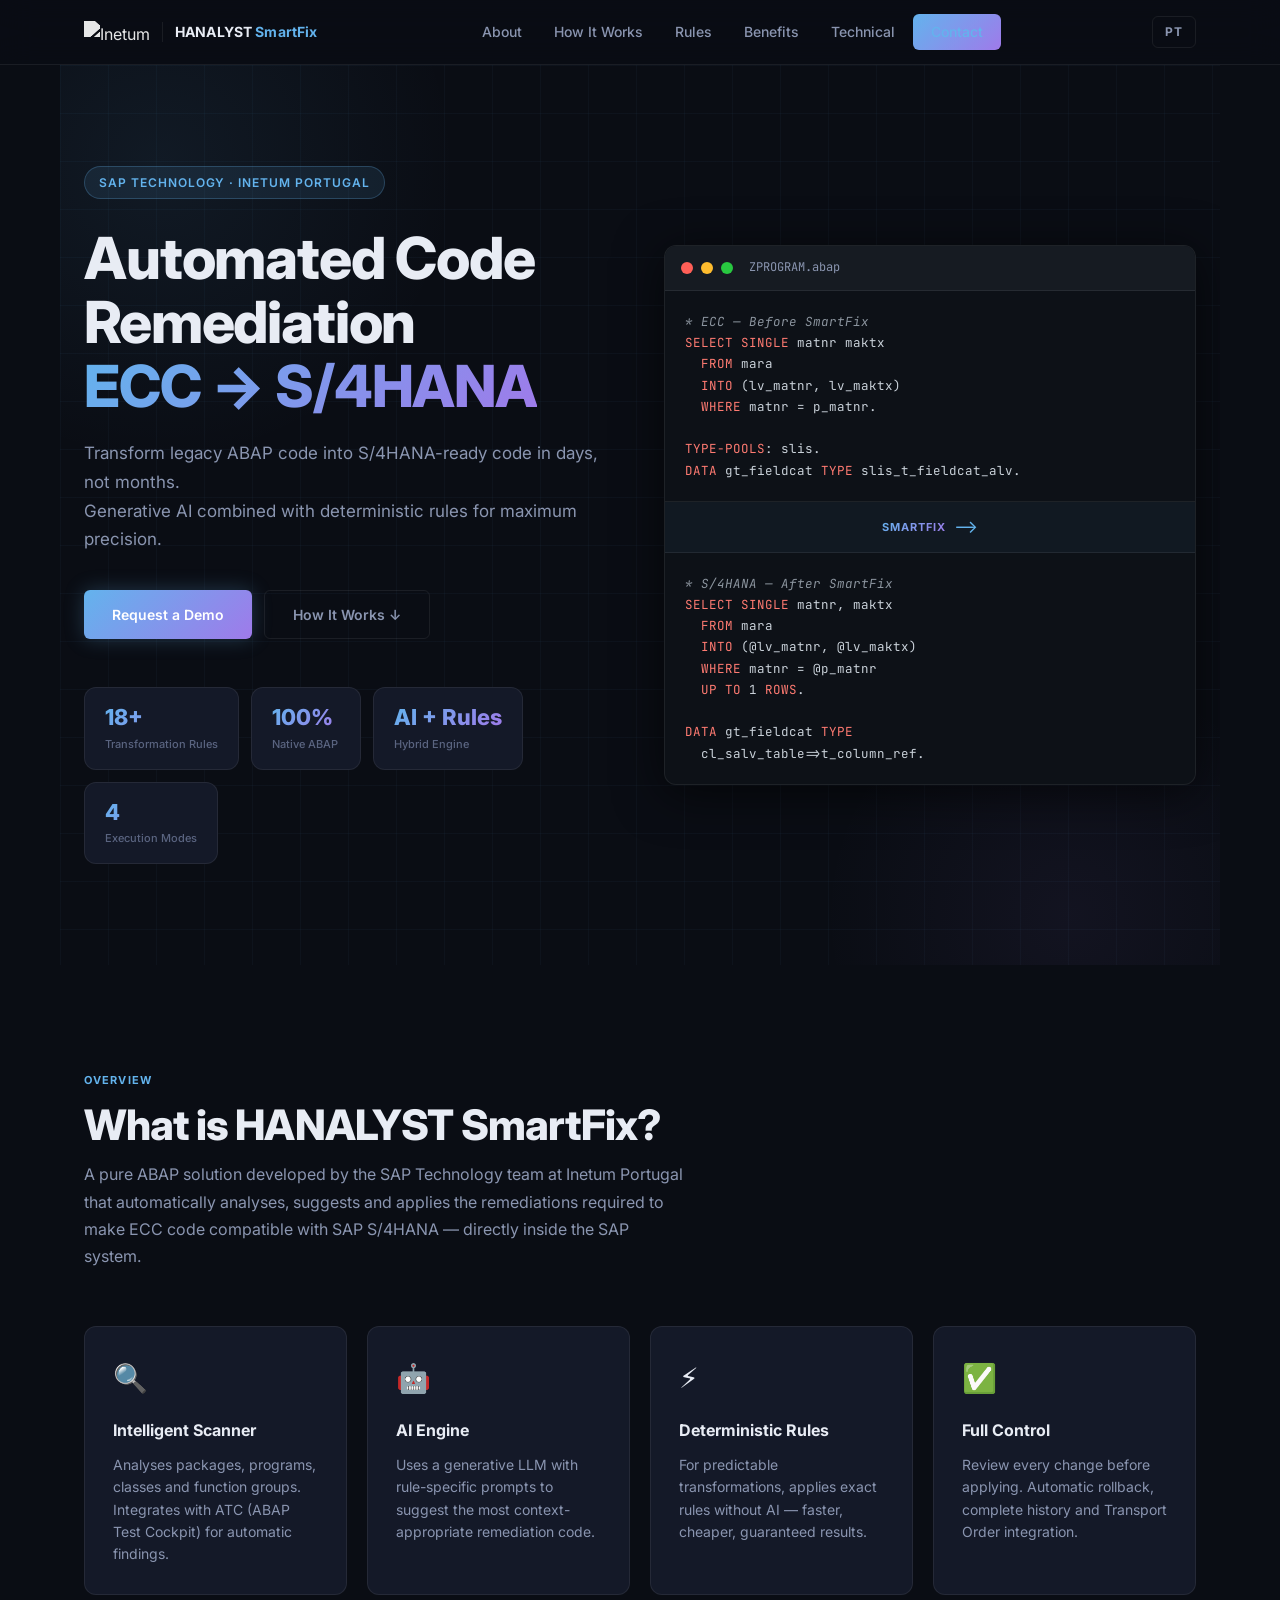
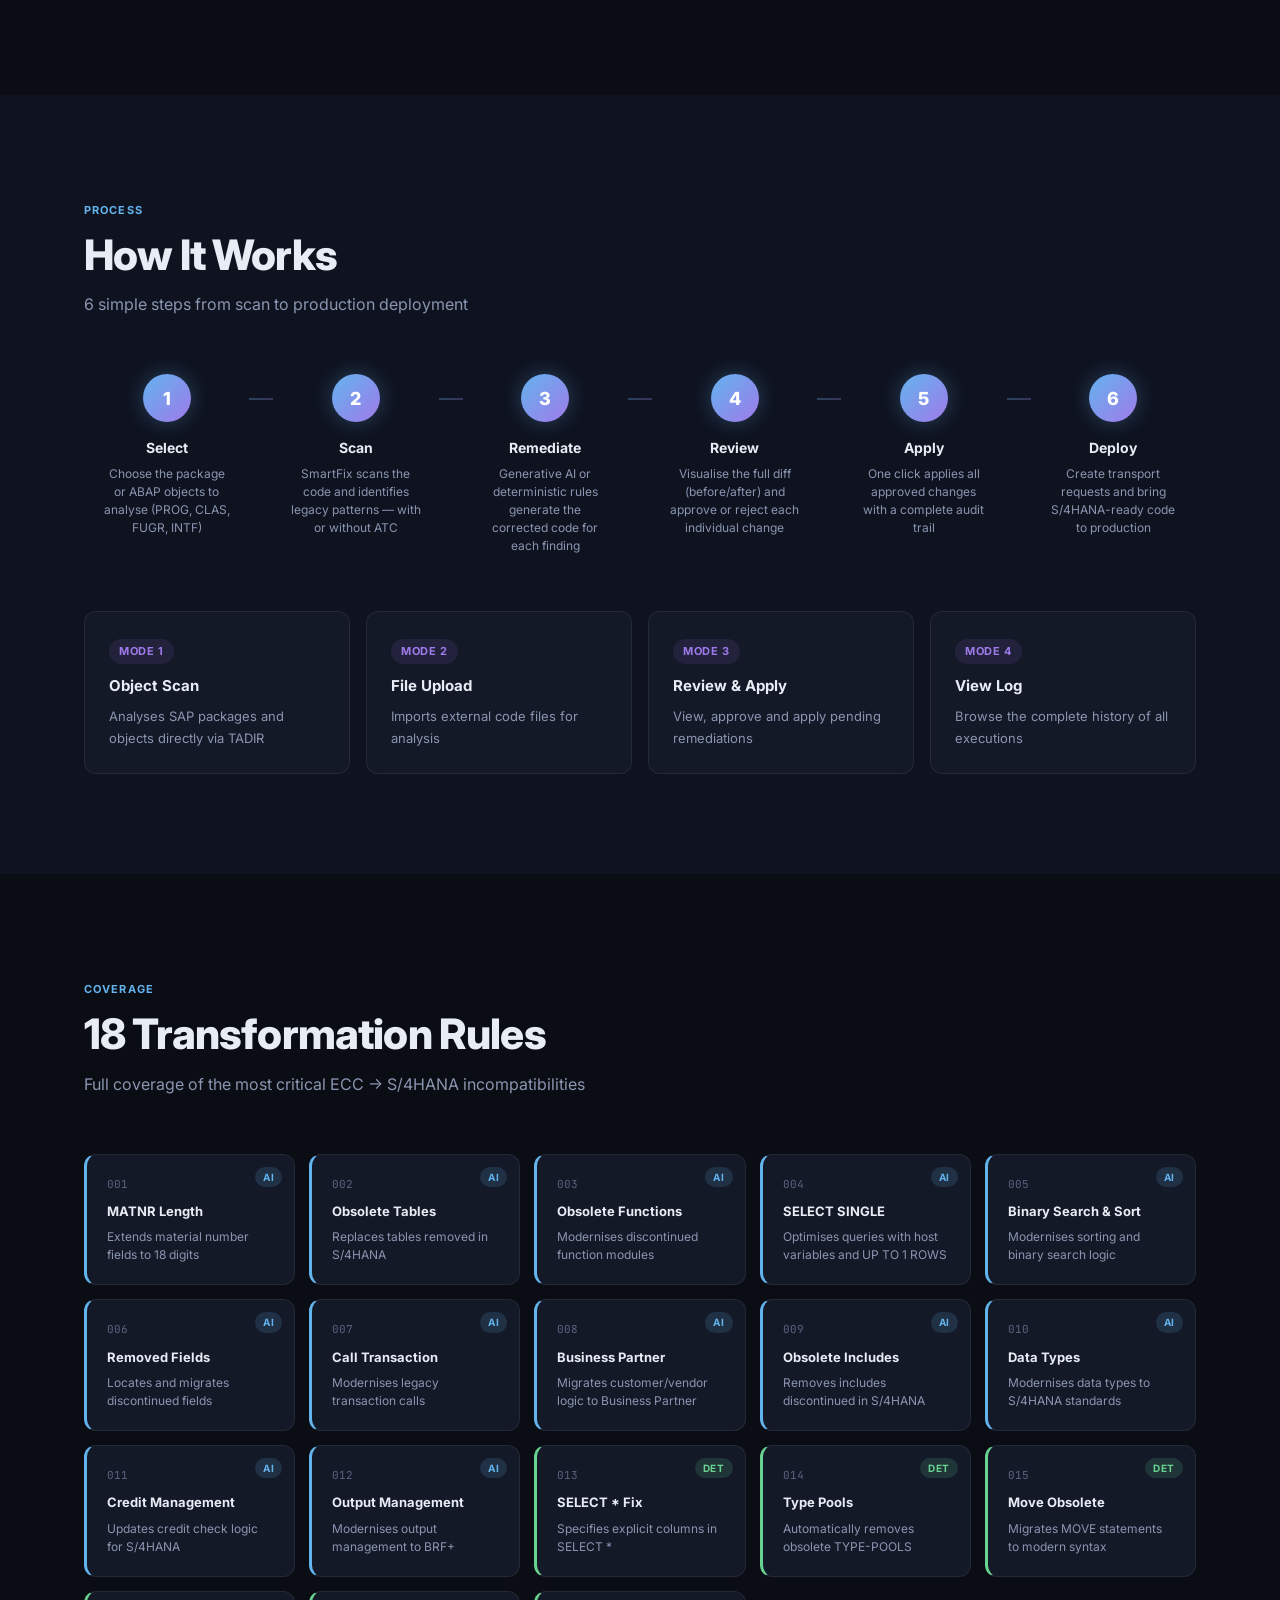
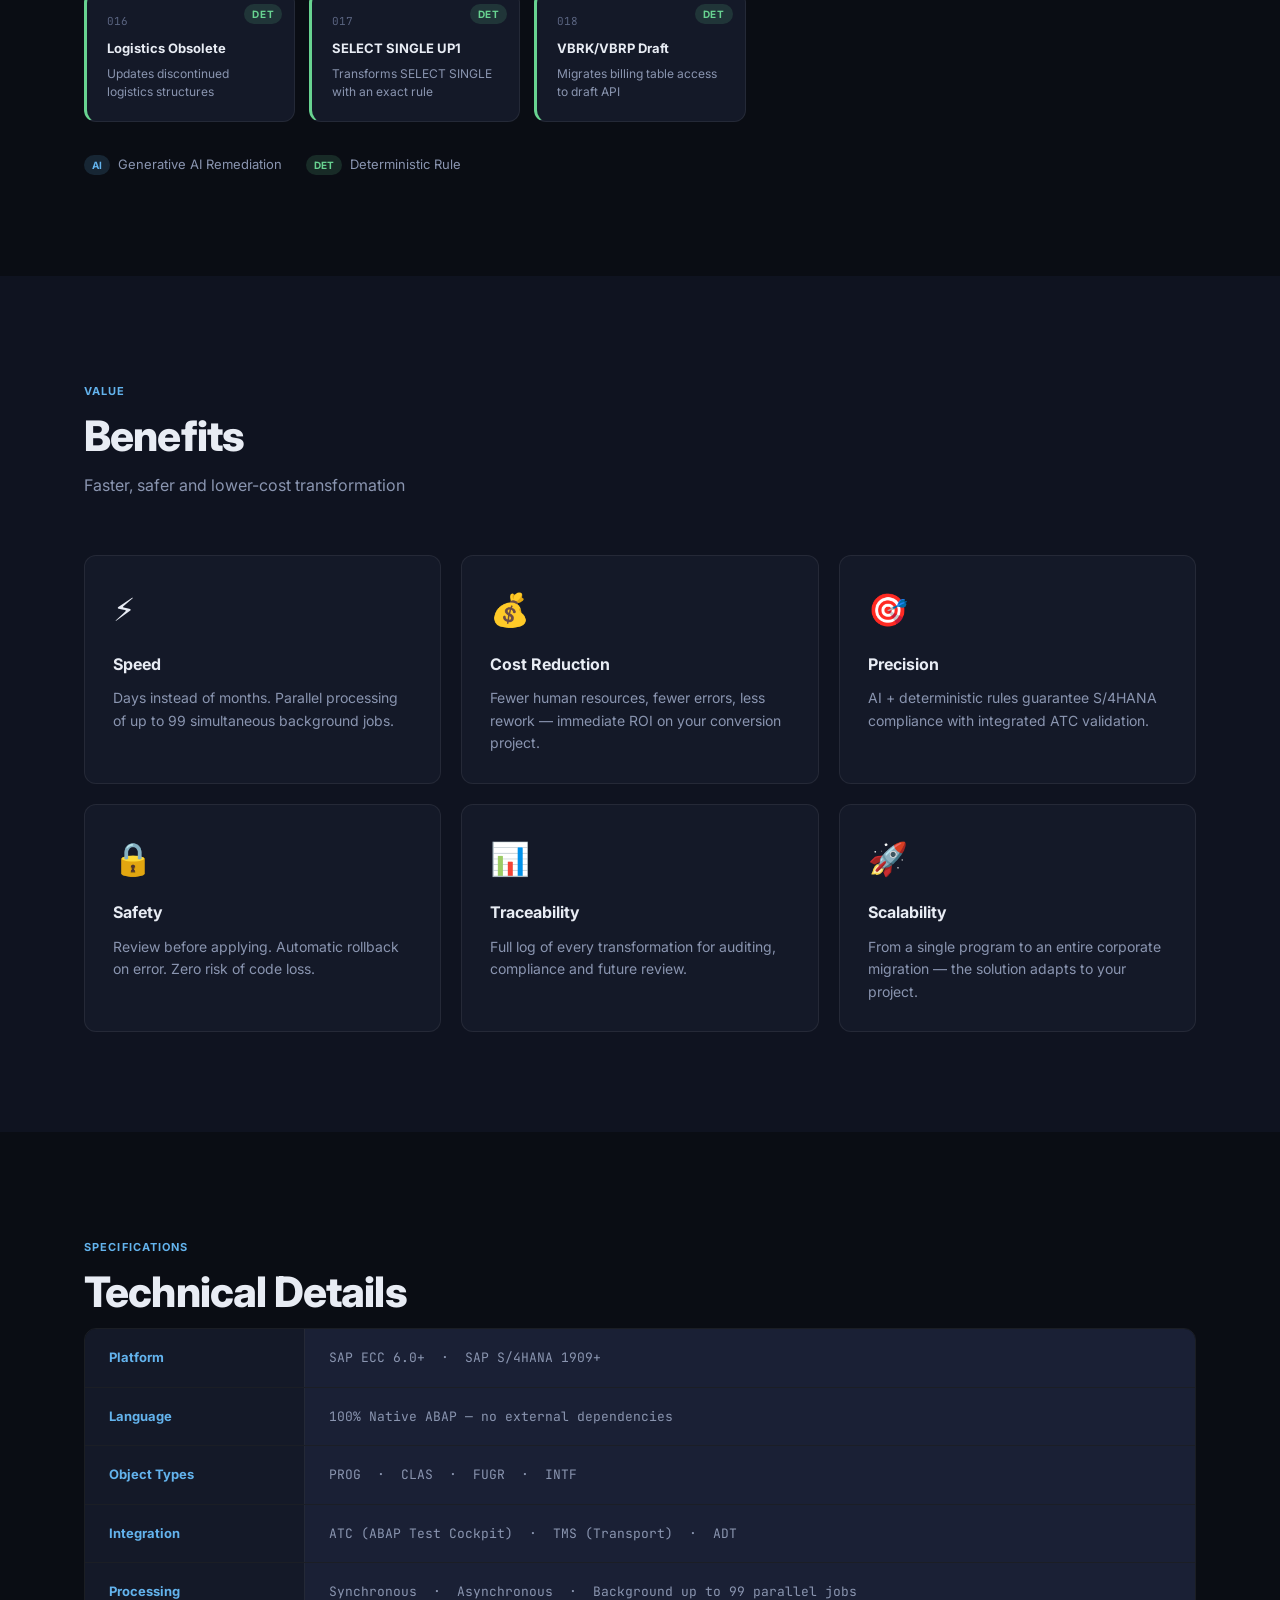
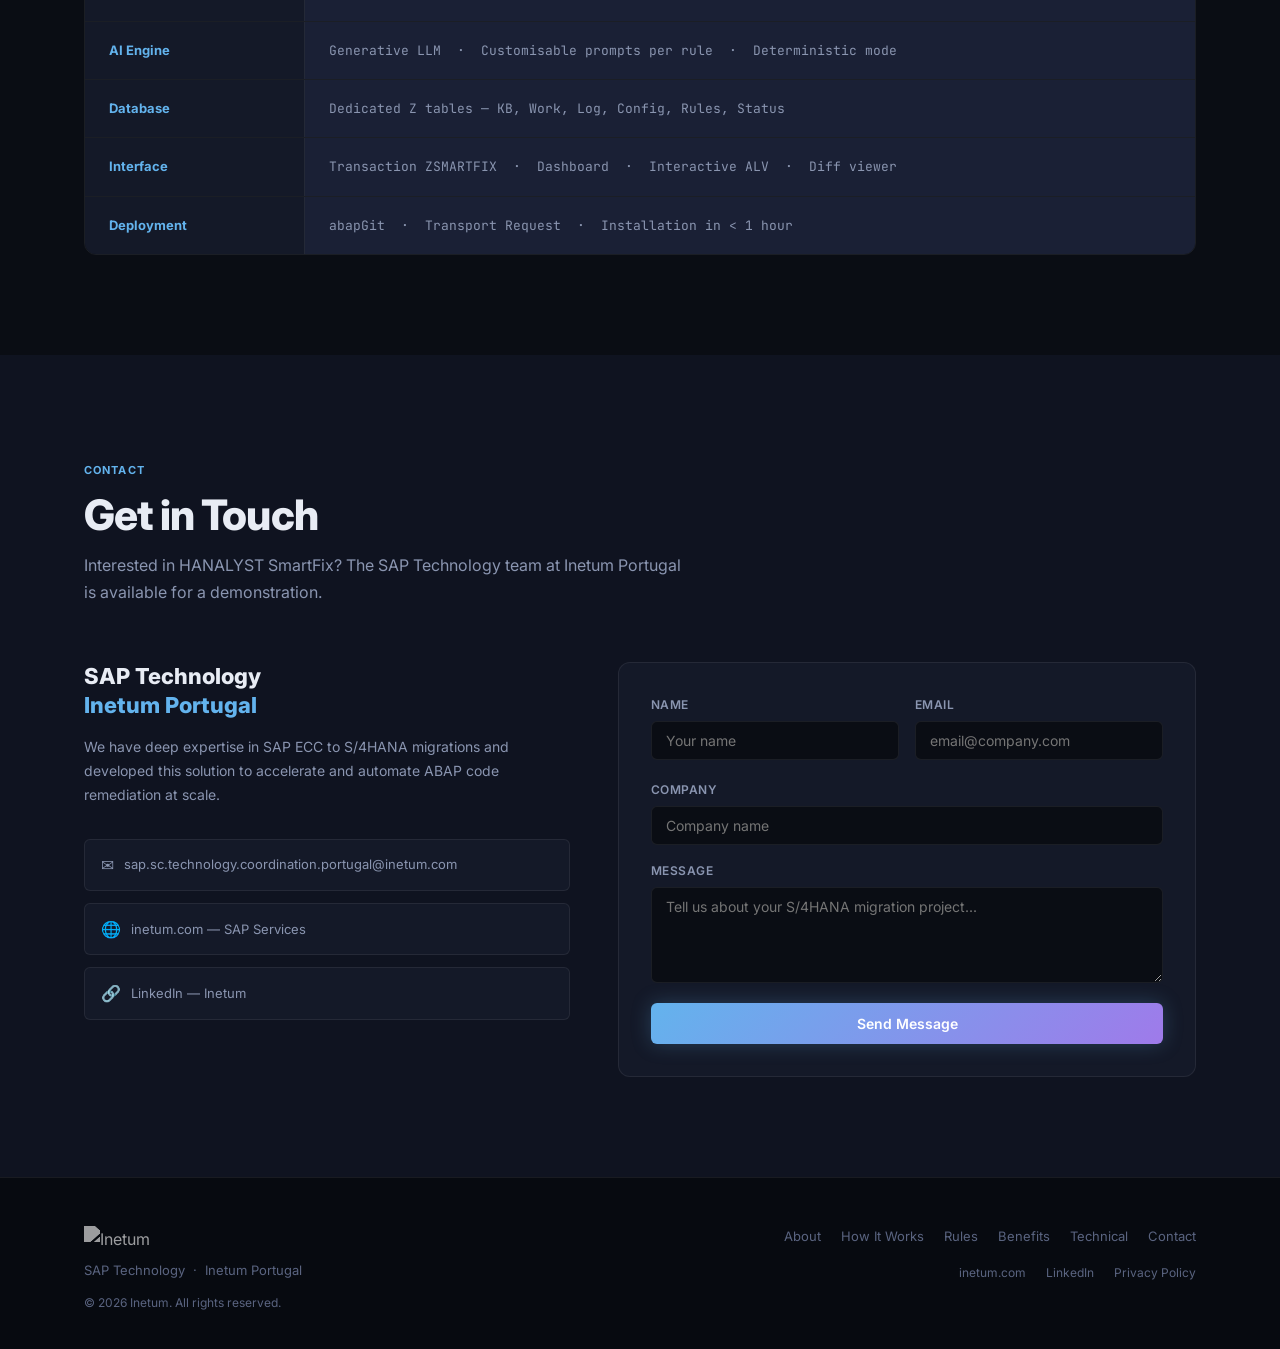
==== index.en.html @ b8cd47eb "Redesign: dark theme professional UI" ====
<!DOCTYPE html>
<html lang="en">
<head>
  <meta charset="UTF-8" />
  <meta name="viewport" content="width=device-width, initial-scale=1.0" />
  <meta name="description" content="HANALYST SmartFix — Automated ABAP code remediation from ECC to S/4HANA" />
  <title>HANALYST SmartFix — ECC → S/4HANA</title>
  <link rel="preconnect" href="https://fonts.googleapis.com" />
  <link rel="preconnect" href="https://fonts.gstatic.com" crossorigin />
  <link href="https://fonts.googleapis.com/css2?family=Inter:wght@300;400;500;600;700;800&family=JetBrains+Mono:wght@400;600&display=swap" rel="stylesheet" />
  <link rel="stylesheet" href="styles.css" />
</head>
<body>

  <!-- NAV -->
  <header class="nav">
    <div class="nav-inner">
      <a href="#" class="nav-logo">
        <img src="https://www.inetum.com/content/dam/inetum/navigation/inetum-logo.svg" alt="Inetum" class="nav-logo-img" />
        <span class="nav-logo-sep"></span>
        <span class="nav-logo-product">HANALYST <span class="accent">SmartFix</span></span>
      </a>
      <nav class="nav-links">
        <a href="#about">About</a>
        <a href="#how">How It Works</a>
        <a href="#rules">Rules</a>
        <a href="#benefits">Benefits</a>
        <a href="#specs">Technical</a>
        <a href="#contact" class="nav-cta">Contact</a>
      </nav>
      <a href="index.html" class="lang-switch" title="Mudar para Português">PT</a>
      <button class="nav-hamburger" aria-label="Menu">&#9776;</button>
    </div>
  </header>

  <!-- HERO -->
  <section class="hero">
    <div class="hero-bg-grid"></div>
    <div class="hero-inner">
      <div class="hero-tag">SAP Technology · Inetum Portugal</div>
      <h1 class="hero-title">
        Automated Code Remediation<br />
        <span class="gradient-text">ECC → S/4HANA</span>
      </h1>
      <p class="hero-sub">
        Transform legacy ABAP code into S/4HANA-ready code in days, not months.<br />
        Generative AI combined with deterministic rules for maximum precision.
      </p>
      <div class="hero-actions">
        <a href="#contact" class="btn btn-primary">Request a Demo</a>
        <a href="#how" class="btn btn-ghost">How It Works ↓</a>
      </div>
      <div class="hero-stats">
        <div class="stat-pill">
          <span class="stat-num">18+</span>
          <span class="stat-label">Transformation Rules</span>
        </div>
        <div class="stat-pill">
          <span class="stat-num">100%</span>
          <span class="stat-label">Native ABAP</span>
        </div>
        <div class="stat-pill">
          <span class="stat-num">AI + Rules</span>
          <span class="stat-label">Hybrid Engine</span>
        </div>
        <div class="stat-pill">
          <span class="stat-num">4</span>
          <span class="stat-label">Execution Modes</span>
        </div>
      </div>
    </div>
    <div class="hero-code-block">
      <div class="code-window">
        <div class="code-bar">
          <span class="dot red"></span><span class="dot yellow"></span><span class="dot green"></span>
          <span class="code-filename">ZPROGRAM.abap</span>
        </div>
        <pre class="code-before"><span class="code-comment">* ECC — Before SmartFix</span>
<span class="code-kw">SELECT SINGLE</span> matnr maktx
  <span class="code-kw">FROM</span> mara
  <span class="code-kw">INTO</span> (lv_matnr, lv_maktx)
  <span class="code-kw">WHERE</span> matnr = p_matnr.

<span class="code-kw">TYPE-POOLS</span>: slis.
<span class="code-kw">DATA</span> gt_fieldcat <span class="code-kw">TYPE</span> slis_t_fieldcat_alv.</pre>
        <div class="code-arrow">
          <span class="arrow-label">SmartFix</span>
          <span class="arrow-sym">⟶</span>
        </div>
        <pre class="code-after"><span class="code-comment">* S/4HANA — After SmartFix</span>
<span class="code-kw">SELECT SINGLE</span> matnr, maktx
  <span class="code-kw">FROM</span> mara
  <span class="code-kw">INTO</span> (@lv_matnr, @lv_maktx)
  <span class="code-kw">WHERE</span> matnr = @p_matnr
  <span class="code-kw">UP TO</span> 1 <span class="code-kw">ROWS</span>.

<span class="code-kw">DATA</span> gt_fieldcat <span class="code-kw">TYPE</span>
  cl_salv_table=&gt;t_column_ref.</pre>
      </div>
    </div>
  </section>

  <!-- ABOUT -->
  <section id="about" class="section">
    <div class="container">
      <div class="section-label">Overview</div>
      <h2>What is HANALYST SmartFix?</h2>
      <p class="section-desc">
        A pure ABAP solution developed by the SAP Technology team at Inetum Portugal that automatically analyses, suggests and applies
        the remediations required to make ECC code compatible with SAP S/4HANA — directly inside the SAP system.
      </p>
      <div class="cards-4">
        <div class="card">
          <div class="card-icon">&#x1F50D;</div>
          <h3>Intelligent Scanner</h3>
          <p>Analyses packages, programs, classes and function groups. Integrates with ATC (ABAP Test Cockpit) for automatic findings.</p>
        </div>
        <div class="card">
          <div class="card-icon">&#x1F916;</div>
          <h3>AI Engine</h3>
          <p>Uses a generative LLM with rule-specific prompts to suggest the most context-appropriate remediation code.</p>
        </div>
        <div class="card">
          <div class="card-icon">&#x26A1;</div>
          <h3>Deterministic Rules</h3>
          <p>For predictable transformations, applies exact rules without AI — faster, cheaper, guaranteed results.</p>
        </div>
        <div class="card">
          <div class="card-icon">&#x2705;</div>
          <h3>Full Control</h3>
          <p>Review every change before applying. Automatic rollback, complete history and Transport Order integration.</p>
        </div>
      </div>
    </div>
  </section>

  <!-- HOW IT WORKS -->
  <section id="how" class="section section-alt">
    <div class="container">
      <div class="section-label">Process</div>
      <h2>How It Works</h2>
      <p class="section-desc">6 simple steps from scan to production deployment</p>
      <div class="steps">
        <div class="step">
          <div class="step-num">1</div>
          <div class="step-body">
            <h4>Select</h4>
            <p>Choose the package or ABAP objects to analyse (PROG, CLAS, FUGR, INTF)</p>
          </div>
        </div>
        <div class="step-connector"></div>
        <div class="step">
          <div class="step-num">2</div>
          <div class="step-body">
            <h4>Scan</h4>
            <p>SmartFix scans the code and identifies legacy patterns — with or without ATC</p>
          </div>
        </div>
        <div class="step-connector"></div>
        <div class="step">
          <div class="step-num">3</div>
          <div class="step-body">
            <h4>Remediate</h4>
            <p>Generative AI or deterministic rules generate the corrected code for each finding</p>
          </div>
        </div>
        <div class="step-connector"></div>
        <div class="step">
          <div class="step-num">4</div>
          <div class="step-body">
            <h4>Review</h4>
            <p>Visualise the full diff (before/after) and approve or reject each individual change</p>
          </div>
        </div>
        <div class="step-connector"></div>
        <div class="step">
          <div class="step-num">5</div>
          <div class="step-body">
            <h4>Apply</h4>
            <p>One click applies all approved changes with a complete audit trail</p>
          </div>
        </div>
        <div class="step-connector"></div>
        <div class="step">
          <div class="step-num">6</div>
          <div class="step-body">
            <h4>Deploy</h4>
            <p>Create transport requests and bring S/4HANA-ready code to production</p>
          </div>
        </div>
      </div>

      <div class="modes-grid">
        <div class="mode-card">
          <span class="mode-num">Mode 1</span>
          <h4>Object Scan</h4>
          <p>Analyses SAP packages and objects directly via TADIR</p>
        </div>
        <div class="mode-card">
          <span class="mode-num">Mode 2</span>
          <h4>File Upload</h4>
          <p>Imports external code files for analysis</p>
        </div>
        <div class="mode-card">
          <span class="mode-num">Mode 3</span>
          <h4>Review &amp; Apply</h4>
          <p>View, approve and apply pending remediations</p>
        </div>
        <div class="mode-card">
          <span class="mode-num">Mode 4</span>
          <h4>View Log</h4>
          <p>Browse the complete history of all executions</p>
        </div>
      </div>
    </div>
  </section>

  <!-- RULES -->
  <section id="rules" class="section">
    <div class="container">
      <div class="section-label">Coverage</div>
      <h2>18 Transformation Rules</h2>
      <p class="section-desc">Full coverage of the most critical ECC → S/4HANA incompatibilities</p>
      <div class="rules-grid">

        <div class="rule-card ai">
          <div class="rule-badge">AI</div>
          <span class="rule-id">001</span>
          <h4>MATNR Length</h4>
          <p>Extends material number fields to 18 digits</p>
        </div>
        <div class="rule-card ai">
          <div class="rule-badge">AI</div>
          <span class="rule-id">002</span>
          <h4>Obsolete Tables</h4>
          <p>Replaces tables removed in S/4HANA</p>
        </div>
        <div class="rule-card ai">
          <div class="rule-badge">AI</div>
          <span class="rule-id">003</span>
          <h4>Obsolete Functions</h4>
          <p>Modernises discontinued function modules</p>
        </div>
        <div class="rule-card ai">
          <div class="rule-badge">AI</div>
          <span class="rule-id">004</span>
          <h4>SELECT SINGLE</h4>
          <p>Optimises queries with host variables and UP TO 1 ROWS</p>
        </div>
        <div class="rule-card ai">
          <div class="rule-badge">AI</div>
          <span class="rule-id">005</span>
          <h4>Binary Search &amp; Sort</h4>
          <p>Modernises sorting and binary search logic</p>
        </div>
        <div class="rule-card ai">
          <div class="rule-badge">AI</div>
          <span class="rule-id">006</span>
          <h4>Removed Fields</h4>
          <p>Locates and migrates discontinued fields</p>
        </div>
        <div class="rule-card ai">
          <div class="rule-badge">AI</div>
          <span class="rule-id">007</span>
          <h4>Call Transaction</h4>
          <p>Modernises legacy transaction calls</p>
        </div>
        <div class="rule-card ai">
          <div class="rule-badge">AI</div>
          <span class="rule-id">008</span>
          <h4>Business Partner</h4>
          <p>Migrates customer/vendor logic to Business Partner</p>
        </div>
        <div class="rule-card ai">
          <div class="rule-badge">AI</div>
          <span class="rule-id">009</span>
          <h4>Obsolete Includes</h4>
          <p>Removes includes discontinued in S/4HANA</p>
        </div>
        <div class="rule-card ai">
          <div class="rule-badge">AI</div>
          <span class="rule-id">010</span>
          <h4>Data Types</h4>
          <p>Modernises data types to S/4HANA standards</p>
        </div>
        <div class="rule-card ai">
          <div class="rule-badge">AI</div>
          <span class="rule-id">011</span>
          <h4>Credit Management</h4>
          <p>Updates credit check logic for S/4HANA</p>
        </div>
        <div class="rule-card ai">
          <div class="rule-badge">AI</div>
          <span class="rule-id">012</span>
          <h4>Output Management</h4>
          <p>Modernises output management to BRF+</p>
        </div>
        <div class="rule-card det">
          <div class="rule-badge det-badge">DET</div>
          <span class="rule-id">013</span>
          <h4>SELECT * Fix</h4>
          <p>Specifies explicit columns in SELECT *</p>
        </div>
        <div class="rule-card det">
          <div class="rule-badge det-badge">DET</div>
          <span class="rule-id">014</span>
          <h4>Type Pools</h4>
          <p>Automatically removes obsolete TYPE-POOLS</p>
        </div>
        <div class="rule-card det">
          <div class="rule-badge det-badge">DET</div>
          <span class="rule-id">015</span>
          <h4>Move Obsolete</h4>
          <p>Migrates MOVE statements to modern syntax</p>
        </div>
        <div class="rule-card det">
          <div class="rule-badge det-badge">DET</div>
          <span class="rule-id">016</span>
          <h4>Logistics Obsolete</h4>
          <p>Updates discontinued logistics structures</p>
        </div>
        <div class="rule-card det">
          <div class="rule-badge det-badge">DET</div>
          <span class="rule-id">017</span>
          <h4>SELECT SINGLE UP1</h4>
          <p>Transforms SELECT SINGLE with an exact rule</p>
        </div>
        <div class="rule-card det">
          <div class="rule-badge det-badge">DET</div>
          <span class="rule-id">018</span>
          <h4>VBRK/VBRP Draft</h4>
          <p>Migrates billing table access to draft API</p>
        </div>

      </div>
      <div class="rules-legend">
        <span class="legend-item"><span class="badge-mini ai-mini">AI</span> Generative AI Remediation</span>
        <span class="legend-item"><span class="badge-mini det-mini">DET</span> Deterministic Rule</span>
      </div>
    </div>
  </section>

  <!-- BENEFITS -->
  <section id="benefits" class="section section-alt">
    <div class="container">
      <div class="section-label">Value</div>
      <h2>Benefits</h2>
      <p class="section-desc">Faster, safer and lower-cost transformation</p>
      <div class="benefits-grid">
        <div class="benefit-card">
          <div class="benefit-icon">&#x26A1;</div>
          <h4>Speed</h4>
          <p>Days instead of months. Parallel processing of up to 99 simultaneous background jobs.</p>
        </div>
        <div class="benefit-card">
          <div class="benefit-icon">&#x1F4B0;</div>
          <h4>Cost Reduction</h4>
          <p>Fewer human resources, fewer errors, less rework — immediate ROI on your conversion project.</p>
        </div>
        <div class="benefit-card">
          <div class="benefit-icon">&#x1F3AF;</div>
          <h4>Precision</h4>
          <p>AI + deterministic rules guarantee S/4HANA compliance with integrated ATC validation.</p>
        </div>
        <div class="benefit-card">
          <div class="benefit-icon">&#x1F512;</div>
          <h4>Safety</h4>
          <p>Review before applying. Automatic rollback on error. Zero risk of code loss.</p>
        </div>
        <div class="benefit-card">
          <div class="benefit-icon">&#x1F4CA;</div>
          <h4>Traceability</h4>
          <p>Full log of every transformation for auditing, compliance and future review.</p>
        </div>
        <div class="benefit-card">
          <div class="benefit-icon">&#x1F680;</div>
          <h4>Scalability</h4>
          <p>From a single program to an entire corporate migration — the solution adapts to your project.</p>
        </div>
      </div>
    </div>
  </section>

  <!-- SPECS -->
  <section id="specs" class="section">
    <div class="container">
      <div class="section-label">Specifications</div>
      <h2>Technical Details</h2>
      <div class="specs-table">
        <div class="spec-row">
          <div class="spec-key">Platform</div>
          <div class="spec-val">SAP ECC 6.0+ &nbsp;·&nbsp; SAP S/4HANA 1909+</div>
        </div>
        <div class="spec-row">
          <div class="spec-key">Language</div>
          <div class="spec-val">100% Native ABAP — no external dependencies</div>
        </div>
        <div class="spec-row">
          <div class="spec-key">Object Types</div>
          <div class="spec-val">PROG &nbsp;·&nbsp; CLAS &nbsp;·&nbsp; FUGR &nbsp;·&nbsp; INTF</div>
        </div>
        <div class="spec-row">
          <div class="spec-key">Integration</div>
          <div class="spec-val">ATC (ABAP Test Cockpit) &nbsp;·&nbsp; TMS (Transport) &nbsp;·&nbsp; ADT</div>
        </div>
        <div class="spec-row">
          <div class="spec-key">Processing</div>
          <div class="spec-val">Synchronous &nbsp;·&nbsp; Asynchronous &nbsp;·&nbsp; Background up to 99 parallel jobs</div>
        </div>
        <div class="spec-row">
          <div class="spec-key">AI Engine</div>
          <div class="spec-val">Generative LLM &nbsp;·&nbsp; Customisable prompts per rule &nbsp;·&nbsp; Deterministic mode</div>
        </div>
        <div class="spec-row">
          <div class="spec-key">Database</div>
          <div class="spec-val">Dedicated Z tables — KB, Work, Log, Config, Rules, Status</div>
        </div>
        <div class="spec-row">
          <div class="spec-key">Interface</div>
          <div class="spec-val">Transaction ZSMARTFIX &nbsp;·&nbsp; Dashboard &nbsp;·&nbsp; Interactive ALV &nbsp;·&nbsp; Diff viewer</div>
        </div>
        <div class="spec-row">
          <div class="spec-key">Deployment</div>
          <div class="spec-val">abapGit &nbsp;·&nbsp; Transport Request &nbsp;·&nbsp; Installation in &lt; 1 hour</div>
        </div>
      </div>
    </div>
  </section>

  <!-- CONTACT -->
  <section id="contact" class="section section-contact">
    <div class="container">
      <div class="section-label">Contact</div>
      <h2>Get in Touch</h2>
      <p class="section-desc">
        Interested in HANALYST SmartFix? The SAP Technology team at Inetum Portugal is available for a demonstration.
      </p>
      <div class="contact-box">
        <div class="contact-info">
          <h3>SAP Technology<br /><span class="accent">Inetum Portugal</span></h3>
          <p>We have deep expertise in SAP ECC to S/4HANA migrations and developed this solution to accelerate and automate ABAP code remediation at scale.</p>
          <div class="contact-links">
            <a href="mailto:sap.sc.technology.coordination.portugal@inetum.com" class="contact-link-email">
              <span class="link-icon">&#x2709;</span>
              sap.sc.technology.coordination.portugal@inetum.com
            </a>
            <a href="https://www.inetum.com/pt/homepage/servicos/sap-services.html" target="_blank" class="contact-link-web">
              <span class="link-icon">&#x1F310;</span>
              inetum.com — SAP Services
            </a>
            <a href="https://www.linkedin.com/company/inetum/" target="_blank" class="contact-link-web">
              <span class="link-icon">&#x1F517;</span>
              LinkedIn — Inetum
            </a>
          </div>
        </div>
        <form class="contact-form" id="contactForm">
          <div class="form-row">
            <div class="form-group">
              <label for="name">Name</label>
              <input type="text" id="name" name="name" placeholder="Your name" required />
            </div>
            <div class="form-group">
              <label for="email">Email</label>
              <input type="email" id="email" name="email" placeholder="email@company.com" required />
            </div>
          </div>
          <div class="form-group">
            <label for="company">Company</label>
            <input type="text" id="company" name="company" placeholder="Company name" required />
          </div>
          <div class="form-group">
            <label for="message">Message</label>
            <textarea id="message" name="message" rows="4" placeholder="Tell us about your S/4HANA migration project..."></textarea>
          </div>
          <button type="submit" class="btn btn-primary btn-full">Send Message</button>
        </form>
      </div>
    </div>
  </section>

  <!-- FOOTER -->
  <footer class="footer">
    <div class="footer-inner">
      <div class="footer-left">
        <img src="https://www.inetum.com/content/dam/inetum/navigation/inetum-logo.svg" alt="Inetum" class="footer-logo" />
        <p>SAP Technology &nbsp;·&nbsp; Inetum Portugal</p>
        <p class="footer-copy">&copy; 2026 Inetum. All rights reserved.</p>
      </div>
      <div class="footer-right">
        <nav class="footer-nav">
          <a href="#about">About</a>
          <a href="#how">How It Works</a>
          <a href="#rules">Rules</a>
          <a href="#benefits">Benefits</a>
          <a href="#specs">Technical</a>
          <a href="#contact">Contact</a>
        </nav>
        <div class="footer-links">
          <a href="https://www.inetum.com/pt/pt.html" target="_blank">inetum.com</a>
          <a href="https://www.linkedin.com/company/inetum/" target="_blank">LinkedIn</a>
          <a href="https://www.inetum.com/pt/homepage/politica-de-privacidade.html" target="_blank">Privacy Policy</a>
        </div>
      </div>
    </div>
  </footer>

  <script src="script.js"></script>
</body>
</html>
---- styles.css ----
/* ── Reset & Base ── */
*, *::before, *::after { box-sizing: border-box; margin: 0; padding: 0; }

:root {
  --bg:        #0a0d14;
  --bg-alt:    #0f1320;
  --bg-card:   #141928;
  --bg-card2:  #1a2035;
  --border:    rgba(255,255,255,0.07);
  --border-hi: rgba(99,179,237,0.35);

  --text:      #e8ecf4;
  --text-muted:#8a95b0;
  --text-dim:  #5a6480;

  --accent:    #63b3ed;
  --accent2:   #9f7aea;
  --accent3:   #68d391;
  --orange:    #f6ad55;
  --red:       #fc8181;

  --gradient:  linear-gradient(135deg, #63b3ed 0%, #9f7aea 100%);

  --radius:    12px;
  --radius-sm: 6px;
  --radius-lg: 20px;

  --font:      'Inter', system-ui, -apple-system, sans-serif;
  --font-mono: 'JetBrains Mono', 'Fira Code', monospace;

  --shadow:    0 4px 24px rgba(0,0,0,0.4);
  --shadow-lg: 0 8px 48px rgba(0,0,0,0.6);
}

html { scroll-behavior: smooth; font-size: 16px; }

body {
  font-family: var(--font);
  background: var(--bg);
  color: var(--text);
  line-height: 1.65;
  -webkit-font-smoothing: antialiased;
}

img { max-width: 100%; display: block; }
a { color: inherit; text-decoration: none; }

/* ── Scrollbar ── */
::-webkit-scrollbar { width: 6px; }
::-webkit-scrollbar-track { background: var(--bg); }
::-webkit-scrollbar-thumb { background: var(--bg-card2); border-radius: 3px; }

/* ── Utility ── */
.container { max-width: 1160px; margin: 0 auto; padding: 0 24px; }
.gradient-text { background: var(--gradient); -webkit-background-clip: text; -webkit-text-fill-color: transparent; background-clip: text; }
.accent { color: var(--accent); }

/* ── Buttons ── */
.btn {
  display: inline-flex;
  align-items: center;
  gap: 8px;
  padding: 12px 28px;
  border-radius: var(--radius-sm);
  font-family: var(--font);
  font-size: 14px;
  font-weight: 600;
  border: none;
  cursor: pointer;
  transition: all 0.2s ease;
  white-space: nowrap;
}
.btn-primary {
  background: var(--gradient);
  color: #fff;
  box-shadow: 0 0 20px rgba(99,179,237,0.25);
}
.btn-primary:hover {
  box-shadow: 0 0 32px rgba(99,179,237,0.45);
  transform: translateY(-1px);
}
.btn-ghost {
  background: transparent;
  color: var(--text-muted);
  border: 1px solid var(--border);
}
.btn-ghost:hover {
  border-color: var(--accent);
  color: var(--accent);
}
.btn-full { width: 100%; justify-content: center; }

/* ── NAV ── */
.nav {
  position: sticky;
  top: 0;
  z-index: 100;
  background: rgba(10,13,20,0.85);
  backdrop-filter: blur(16px);
  -webkit-backdrop-filter: blur(16px);
  border-bottom: 1px solid var(--border);
}
.nav-inner {
  max-width: 1160px;
  margin: 0 auto;
  padding: 0 24px;
  height: 64px;
  display: flex;
  align-items: center;
  justify-content: space-between;
  gap: 32px;
}
.nav-logo {
  display: flex;
  align-items: center;
  gap: 12px;
  flex-shrink: 0;
}
.nav-logo-img {
  height: 22px;
  filter: brightness(0) invert(1);
  opacity: 0.9;
}
.nav-logo-sep {
  width: 1px;
  height: 20px;
  background: var(--border);
}
.nav-logo-product {
  font-size: 14px;
  font-weight: 700;
  letter-spacing: 0.01em;
  color: var(--text);
}
.nav-links {
  display: flex;
  align-items: center;
  gap: 4px;
}
.nav-links a {
  padding: 6px 14px;
  border-radius: var(--radius-sm);
  font-size: 14px;
  font-weight: 500;
  color: var(--text-muted);
  transition: all 0.2s;
}
.nav-links a:hover { color: var(--text); background: var(--bg-card); }
.nav-cta {
  background: var(--gradient) !important;
  color: #fff !important;
  padding: 6px 18px !important;
}
.nav-cta:hover { opacity: 0.9; background: var(--bg-card) !important; }
.lang-switch {
  flex-shrink: 0;
  font-size: 12px;
  font-weight: 700;
  letter-spacing: 0.08em;
  padding: 5px 12px;
  border-radius: var(--radius-sm);
  border: 1px solid var(--border);
  color: var(--text-muted);
  transition: all 0.2s;
  white-space: nowrap;
}
.lang-switch:hover {
  border-color: var(--accent);
  color: var(--accent);
}

.nav-hamburger {
  display: none;
  background: none;
  border: 1px solid var(--border);
  color: var(--text);
  padding: 6px 10px;
  border-radius: var(--radius-sm);
  cursor: pointer;
  font-size: 16px;
}

/* ── HERO ── */
.hero {
  position: relative;
  overflow: hidden;
  min-height: 100vh;
  display: grid;
  grid-template-columns: 1fr 1fr;
  align-items: center;
  gap: 48px;
  max-width: 1160px;
  margin: 0 auto;
  padding: 80px 24px;
}
.hero-bg-grid {
  position: absolute;
  inset: 0;
  background-image:
    linear-gradient(rgba(99,179,237,0.04) 1px, transparent 1px),
    linear-gradient(90deg, rgba(99,179,237,0.04) 1px, transparent 1px);
  background-size: 48px 48px;
  pointer-events: none;
  z-index: 0;
}
.hero::before {
  content: '';
  position: absolute;
  top: -200px;
  left: -200px;
  width: 600px;
  height: 600px;
  background: radial-gradient(circle, rgba(99,179,237,0.08) 0%, transparent 70%);
  pointer-events: none;
}
.hero::after {
  content: '';
  position: absolute;
  bottom: -200px;
  right: -100px;
  width: 500px;
  height: 500px;
  background: radial-gradient(circle, rgba(159,122,234,0.06) 0%, transparent 70%);
  pointer-events: none;
}
.hero-inner { position: relative; z-index: 1; }
.hero-tag {
  display: inline-block;
  font-size: 12px;
  font-weight: 600;
  letter-spacing: 0.08em;
  text-transform: uppercase;
  color: var(--accent);
  background: rgba(99,179,237,0.1);
  border: 1px solid rgba(99,179,237,0.25);
  padding: 6px 14px;
  border-radius: 100px;
  margin-bottom: 28px;
}
.hero-title {
  font-size: clamp(36px, 5vw, 58px);
  font-weight: 800;
  line-height: 1.1;
  letter-spacing: -0.02em;
  margin-bottom: 20px;
}
.hero-sub {
  font-size: 17px;
  color: var(--text-muted);
  line-height: 1.7;
  margin-bottom: 36px;
  max-width: 520px;
}
.hero-actions {
  display: flex;
  gap: 12px;
  flex-wrap: wrap;
  margin-bottom: 48px;
}
.hero-stats {
  display: flex;
  flex-wrap: wrap;
  gap: 12px;
}
.stat-pill {
  display: flex;
  flex-direction: column;
  background: var(--bg-card);
  border: 1px solid var(--border);
  border-radius: var(--radius);
  padding: 16px 20px;
  min-width: 110px;
}
.stat-num {
  font-size: 22px;
  font-weight: 800;
  background: var(--gradient);
  -webkit-background-clip: text;
  -webkit-text-fill-color: transparent;
  background-clip: text;
  line-height: 1.2;
}
.stat-label {
  font-size: 11px;
  color: var(--text-dim);
  margin-top: 4px;
  font-weight: 500;
}

/* Code window */
.hero-code-block { position: relative; z-index: 1; }
.code-window {
  background: #0d1117;
  border: 1px solid var(--border);
  border-radius: var(--radius);
  overflow: hidden;
  box-shadow: var(--shadow-lg);
}
.code-bar {
  display: flex;
  align-items: center;
  gap: 8px;
  padding: 12px 16px;
  background: #161b22;
  border-bottom: 1px solid var(--border);
}
.dot {
  width: 12px; height: 12px;
  border-radius: 50%;
}
.dot.red    { background: #ff5f57; }
.dot.yellow { background: #febc2e; }
.dot.green  { background: #28c840; }
.code-filename {
  font-family: var(--font-mono);
  font-size: 12px;
  color: var(--text-muted);
  margin-left: 8px;
}
pre {
  font-family: var(--font-mono);
  font-size: 12.5px;
  line-height: 1.7;
  padding: 20px;
  overflow-x: auto;
  color: #c9d1d9;
}
.code-before { border-bottom: 1px solid var(--border); }
.code-kw  { color: #ff7b72; }
.code-comment { color: #8b949e; font-style: italic; }
.code-arrow {
  display: flex;
  align-items: center;
  justify-content: center;
  gap: 8px;
  padding: 10px 20px;
  background: rgba(99,179,237,0.05);
  border-bottom: 1px solid var(--border);
}
.arrow-label {
  font-size: 11px;
  font-weight: 700;
  letter-spacing: 0.08em;
  text-transform: uppercase;
  background: var(--gradient);
  -webkit-background-clip: text;
  -webkit-text-fill-color: transparent;
  background-clip: text;
}
.arrow-sym { font-size: 18px; color: var(--accent); }

/* ── SECTIONS ── */
.section { padding: 100px 0; }
.section-alt { background: var(--bg-alt); }
.section-label {
  display: inline-block;
  font-size: 11px;
  font-weight: 700;
  letter-spacing: 0.1em;
  text-transform: uppercase;
  color: var(--accent);
  margin-bottom: 12px;
}
.section > .container > h2,
.section-alt > .container > h2 {
  font-size: clamp(28px, 4vw, 42px);
  font-weight: 800;
  letter-spacing: -0.02em;
  margin-bottom: 12px;
  line-height: 1.15;
}
.section-desc {
  font-size: 16px;
  color: var(--text-muted);
  max-width: 600px;
  margin-bottom: 56px;
  line-height: 1.7;
}

/* ── CARDS 4 ── */
.cards-4 {
  display: grid;
  grid-template-columns: repeat(auto-fit, minmax(240px, 1fr));
  gap: 20px;
}
.card {
  background: var(--bg-card);
  border: 1px solid var(--border);
  border-radius: var(--radius);
  padding: 28px;
  transition: border-color 0.2s, transform 0.2s;
}
.card:hover {
  border-color: var(--border-hi);
  transform: translateY(-3px);
}
.card-icon { font-size: 28px; margin-bottom: 16px; }
.card h3 { font-size: 16px; font-weight: 700; margin-bottom: 10px; }
.card p  { font-size: 14px; color: var(--text-muted); line-height: 1.6; }

/* ── STEPS ── */
.steps {
  display: flex;
  align-items: flex-start;
  flex-wrap: wrap;
  gap: 0;
  margin-bottom: 56px;
}
.step {
  display: flex;
  flex-direction: column;
  align-items: center;
  text-align: center;
  flex: 1;
  min-width: 130px;
}
.step-num {
  width: 48px; height: 48px;
  border-radius: 50%;
  background: var(--gradient);
  color: #fff;
  font-weight: 800;
  font-size: 18px;
  display: flex; align-items: center; justify-content: center;
  margin-bottom: 14px;
  flex-shrink: 0;
  box-shadow: 0 0 20px rgba(99,179,237,0.3);
}
.step-body h4 { font-size: 14px; font-weight: 700; margin-bottom: 6px; }
.step-body p  { font-size: 12px; color: var(--text-muted); line-height: 1.5; max-width: 130px; }
.step-connector {
  flex: 0 0 24px;
  height: 2px;
  background: var(--border);
  margin-top: 24px;
  background: linear-gradient(90deg, rgba(99,179,237,0.3), rgba(159,122,234,0.3));
}

/* Modes */
.modes-grid {
  display: grid;
  grid-template-columns: repeat(auto-fit, minmax(220px, 1fr));
  gap: 16px;
}
.mode-card {
  background: var(--bg-card);
  border: 1px solid var(--border);
  border-radius: var(--radius);
  padding: 24px;
  transition: border-color 0.2s;
}
.mode-card:hover { border-color: var(--border-hi); }
.mode-num {
  display: inline-block;
  font-size: 11px;
  font-weight: 700;
  letter-spacing: 0.06em;
  text-transform: uppercase;
  color: var(--accent2);
  background: rgba(159,122,234,0.1);
  padding: 3px 10px;
  border-radius: 100px;
  margin-bottom: 10px;
}
.mode-card h4 { font-size: 15px; font-weight: 700; margin-bottom: 8px; }
.mode-card p  { font-size: 13px; color: var(--text-muted); }

/* ── RULES ── */
.rules-grid {
  display: grid;
  grid-template-columns: repeat(auto-fill, minmax(200px, 1fr));
  gap: 14px;
  margin-bottom: 32px;
}
.rule-card {
  background: var(--bg-card);
  border: 1px solid var(--border);
  border-radius: var(--radius);
  padding: 20px;
  position: relative;
  transition: border-color 0.2s, transform 0.2s;
}
.rule-card:hover { border-color: var(--border-hi); transform: translateY(-2px); }
.rule-card.ai   { border-left: 3px solid var(--accent); }
.rule-card.det  { border-left: 3px solid var(--accent3); }
.rule-badge {
  position: absolute;
  top: 12px; right: 12px;
  font-size: 10px;
  font-weight: 700;
  letter-spacing: 0.06em;
  padding: 2px 8px;
  border-radius: 100px;
  background: rgba(99,179,237,0.15);
  color: var(--accent);
}
.det-badge { background: rgba(104,211,145,0.15); color: var(--accent3); }
.rule-id {
  display: block;
  font-family: var(--font-mono);
  font-size: 11px;
  color: var(--text-dim);
  margin-bottom: 8px;
}
.rule-card h4 { font-size: 13px; font-weight: 700; margin-bottom: 6px; }
.rule-card p  { font-size: 12px; color: var(--text-muted); line-height: 1.5; }
.rules-legend {
  display: flex;
  gap: 24px;
  flex-wrap: wrap;
}
.legend-item {
  display: flex;
  align-items: center;
  gap: 8px;
  font-size: 13px;
  color: var(--text-muted);
}
.badge-mini {
  font-size: 10px;
  font-weight: 700;
  padding: 2px 8px;
  border-radius: 100px;
}
.ai-mini  { background: rgba(99,179,237,0.15);  color: var(--accent);  }
.det-mini { background: rgba(104,211,145,0.15); color: var(--accent3); }

/* ── BENEFITS ── */
.benefits-grid {
  display: grid;
  grid-template-columns: repeat(auto-fit, minmax(280px, 1fr));
  gap: 20px;
}
.benefit-card {
  background: var(--bg-card);
  border: 1px solid var(--border);
  border-radius: var(--radius);
  padding: 28px;
  transition: border-color 0.2s, transform 0.2s;
}
.benefit-card:hover { border-color: var(--border-hi); transform: translateY(-3px); }
.benefit-icon { font-size: 32px; margin-bottom: 14px; display: block; }
.benefit-card h4 { font-size: 16px; font-weight: 700; margin-bottom: 10px; }
.benefit-card p  { font-size: 14px; color: var(--text-muted); line-height: 1.6; }

/* ── SPECS TABLE ── */
.specs-table {
  border: 1px solid var(--border);
  border-radius: var(--radius);
  overflow: hidden;
}
.spec-row {
  display: grid;
  grid-template-columns: 220px 1fr;
  border-bottom: 1px solid var(--border);
}
.spec-row:last-child { border-bottom: none; }
.spec-key {
  padding: 18px 24px;
  font-size: 13px;
  font-weight: 700;
  color: var(--accent);
  background: var(--bg-card);
  border-right: 1px solid var(--border);
}
.spec-val {
  padding: 18px 24px;
  font-size: 14px;
  color: var(--text-muted);
  background: var(--bg-card2);
  font-family: var(--font-mono);
  font-size: 13px;
}

/* ── CONTACT ── */
.section-contact {
  background: var(--bg-alt);
  padding: 100px 0;
}
.section-contact > .container > h2 { font-size: clamp(28px,4vw,42px); font-weight: 800; letter-spacing: -0.02em; margin-bottom: 12px; }
.contact-box {
  display: grid;
  grid-template-columns: 1fr 1fr;
  gap: 48px;
  align-items: start;
}
.contact-info h3 {
  font-size: 22px;
  font-weight: 800;
  line-height: 1.3;
  margin-bottom: 16px;
}
.contact-info p { font-size: 14px; color: var(--text-muted); line-height: 1.7; margin-bottom: 32px; }
.contact-links { display: flex; flex-direction: column; gap: 12px; }
.contact-link-email,
.contact-link-web {
  display: flex;
  align-items: center;
  gap: 10px;
  font-size: 13px;
  color: var(--text-muted);
  padding: 12px 16px;
  background: var(--bg-card);
  border: 1px solid var(--border);
  border-radius: var(--radius-sm);
  transition: border-color 0.2s, color 0.2s;
  word-break: break-all;
}
.contact-link-email:hover,
.contact-link-web:hover { border-color: var(--accent); color: var(--accent); }
.link-icon { font-size: 16px; flex-shrink: 0; }
.contact-form {
  background: var(--bg-card);
  border: 1px solid var(--border);
  border-radius: var(--radius);
  padding: 32px;
}
.form-row { display: grid; grid-template-columns: 1fr 1fr; gap: 16px; }
.form-group { display: flex; flex-direction: column; gap: 6px; margin-bottom: 16px; }
.form-group:last-of-type { margin-bottom: 20px; }
.form-group label { font-size: 12px; font-weight: 600; color: var(--text-muted); letter-spacing: 0.04em; text-transform: uppercase; }
.form-group input,
.form-group textarea {
  background: var(--bg);
  border: 1px solid var(--border);
  border-radius: var(--radius-sm);
  padding: 10px 14px;
  font-family: var(--font);
  font-size: 14px;
  color: var(--text);
  outline: none;
  transition: border-color 0.2s;
}
.form-group input:focus,
.form-group textarea:focus { border-color: var(--accent); }
.form-group textarea { resize: vertical; min-height: 96px; }

/* ── FOOTER ── */
.footer {
  background: #070a10;
  border-top: 1px solid var(--border);
  padding: 48px 0 32px;
}
.footer-inner {
  max-width: 1160px;
  margin: 0 auto;
  padding: 0 24px;
  display: flex;
  justify-content: space-between;
  align-items: flex-start;
  gap: 32px;
  flex-wrap: wrap;
}
.footer-logo {
  height: 22px;
  filter: brightness(0) invert(1);
  opacity: 0.6;
  margin-bottom: 12px;
}
.footer-left p { font-size: 13px; color: var(--text-dim); margin-bottom: 4px; }
.footer-copy { font-size: 12px !important; color: var(--text-dim) !important; margin-top: 12px !important; }
.footer-right { display: flex; flex-direction: column; gap: 16px; align-items: flex-end; }
.footer-nav { display: flex; gap: 20px; flex-wrap: wrap; justify-content: flex-end; }
.footer-nav a { font-size: 13px; color: var(--text-dim); transition: color 0.2s; }
.footer-nav a:hover { color: var(--text); }
.footer-links { display: flex; gap: 20px; flex-wrap: wrap; justify-content: flex-end; }
.footer-links a { font-size: 12px; color: var(--text-dim); transition: color 0.2s; }
.footer-links a:hover { color: var(--accent); }

/* ── Scroll reveal ── */
.reveal {
  opacity: 0;
  transform: translateY(24px);
  transition: opacity 0.5s ease, transform 0.5s ease;
}
.reveal.visible {
  opacity: 1;
  transform: none;
}

/* ── RESPONSIVE ── */
@media (max-width: 960px) {
  .hero {
    grid-template-columns: 1fr;
    min-height: auto;
    padding: 60px 24px;
    gap: 40px;
  }
  .hero-bg-grid { display: none; }
  .contact-box { grid-template-columns: 1fr; }
  .spec-row { grid-template-columns: 160px 1fr; }
}

@media (max-width: 720px) {
  .nav-links { display: none; }
  .nav-links.open {
    display: flex;
    flex-direction: column;
    position: absolute;
    top: 64px; left: 0; right: 0;
    background: var(--bg-alt);
    border-bottom: 1px solid var(--border);
    padding: 16px 24px;
    gap: 4px;
  }
  .nav-hamburger { display: block; }
  .section { padding: 64px 0; }
  .steps { flex-direction: column; align-items: flex-start; gap: 16px; }
  .step { flex-direction: row; text-align: left; gap: 16px; }
  .step-connector { display: none; }
  .spec-row { grid-template-columns: 1fr; }
  .spec-key { border-right: none; border-bottom: 1px solid var(--border); }
  .form-row { grid-template-columns: 1fr; }
  .footer-right { align-items: flex-start; }
  .footer-nav, .footer-links { justify-content: flex-start; }
}

@media (max-width: 480px) {
  .hero-stats { gap: 8px; }
  .stat-pill { min-width: 100px; padding: 12px 14px; }
  .rules-grid { grid-template-columns: 1fr 1fr; }
}
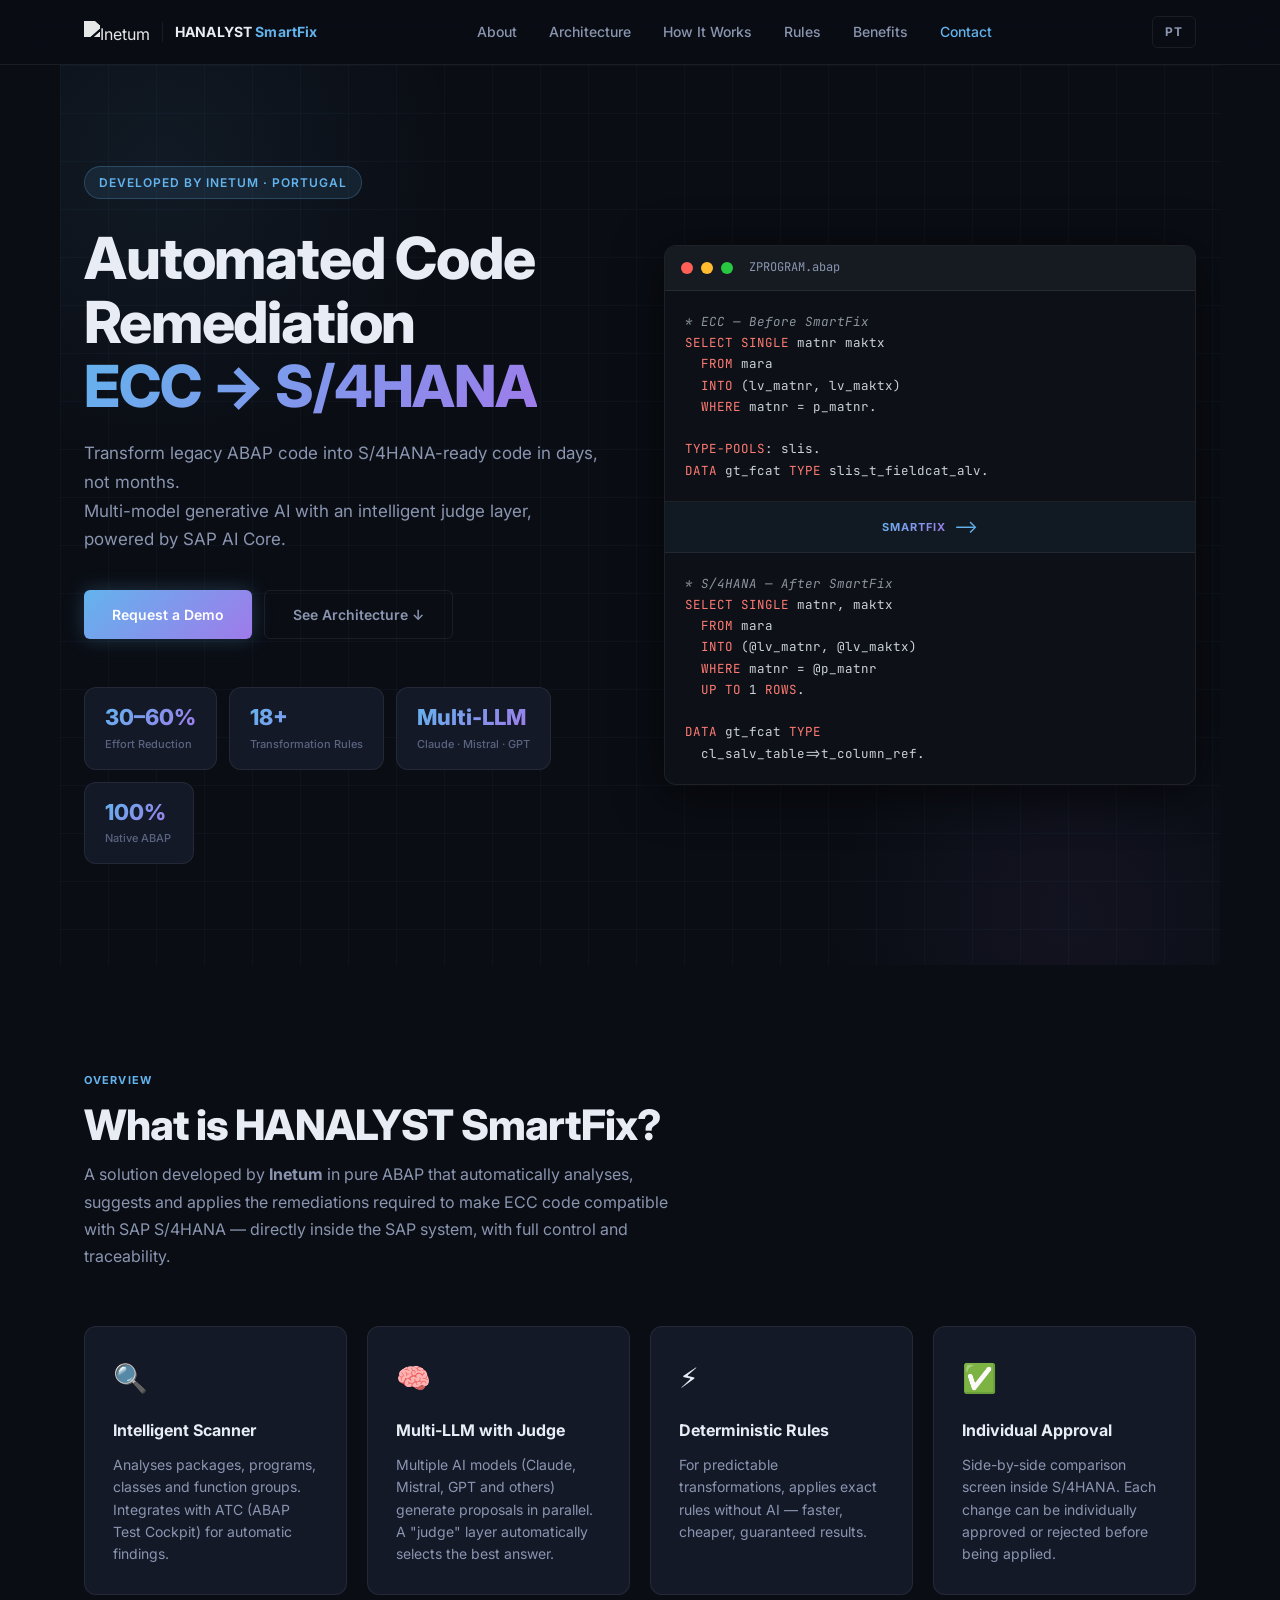
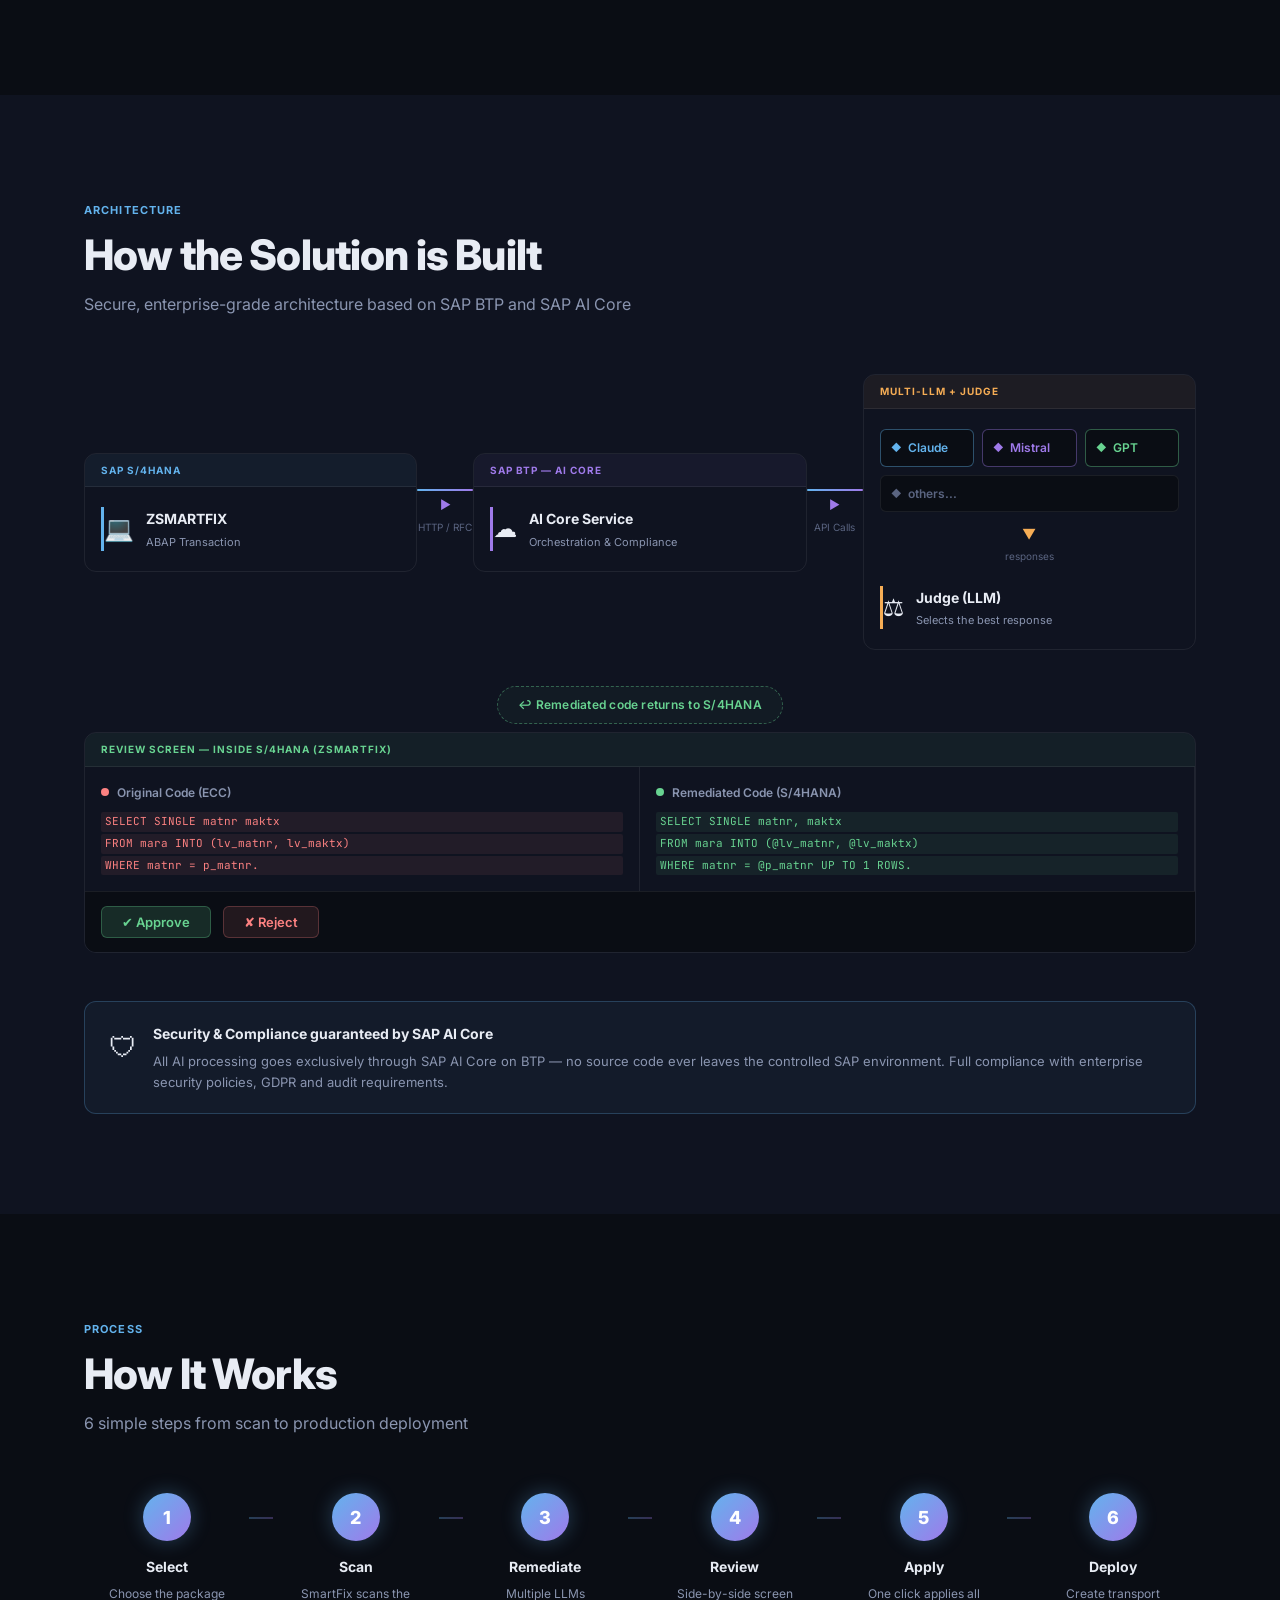
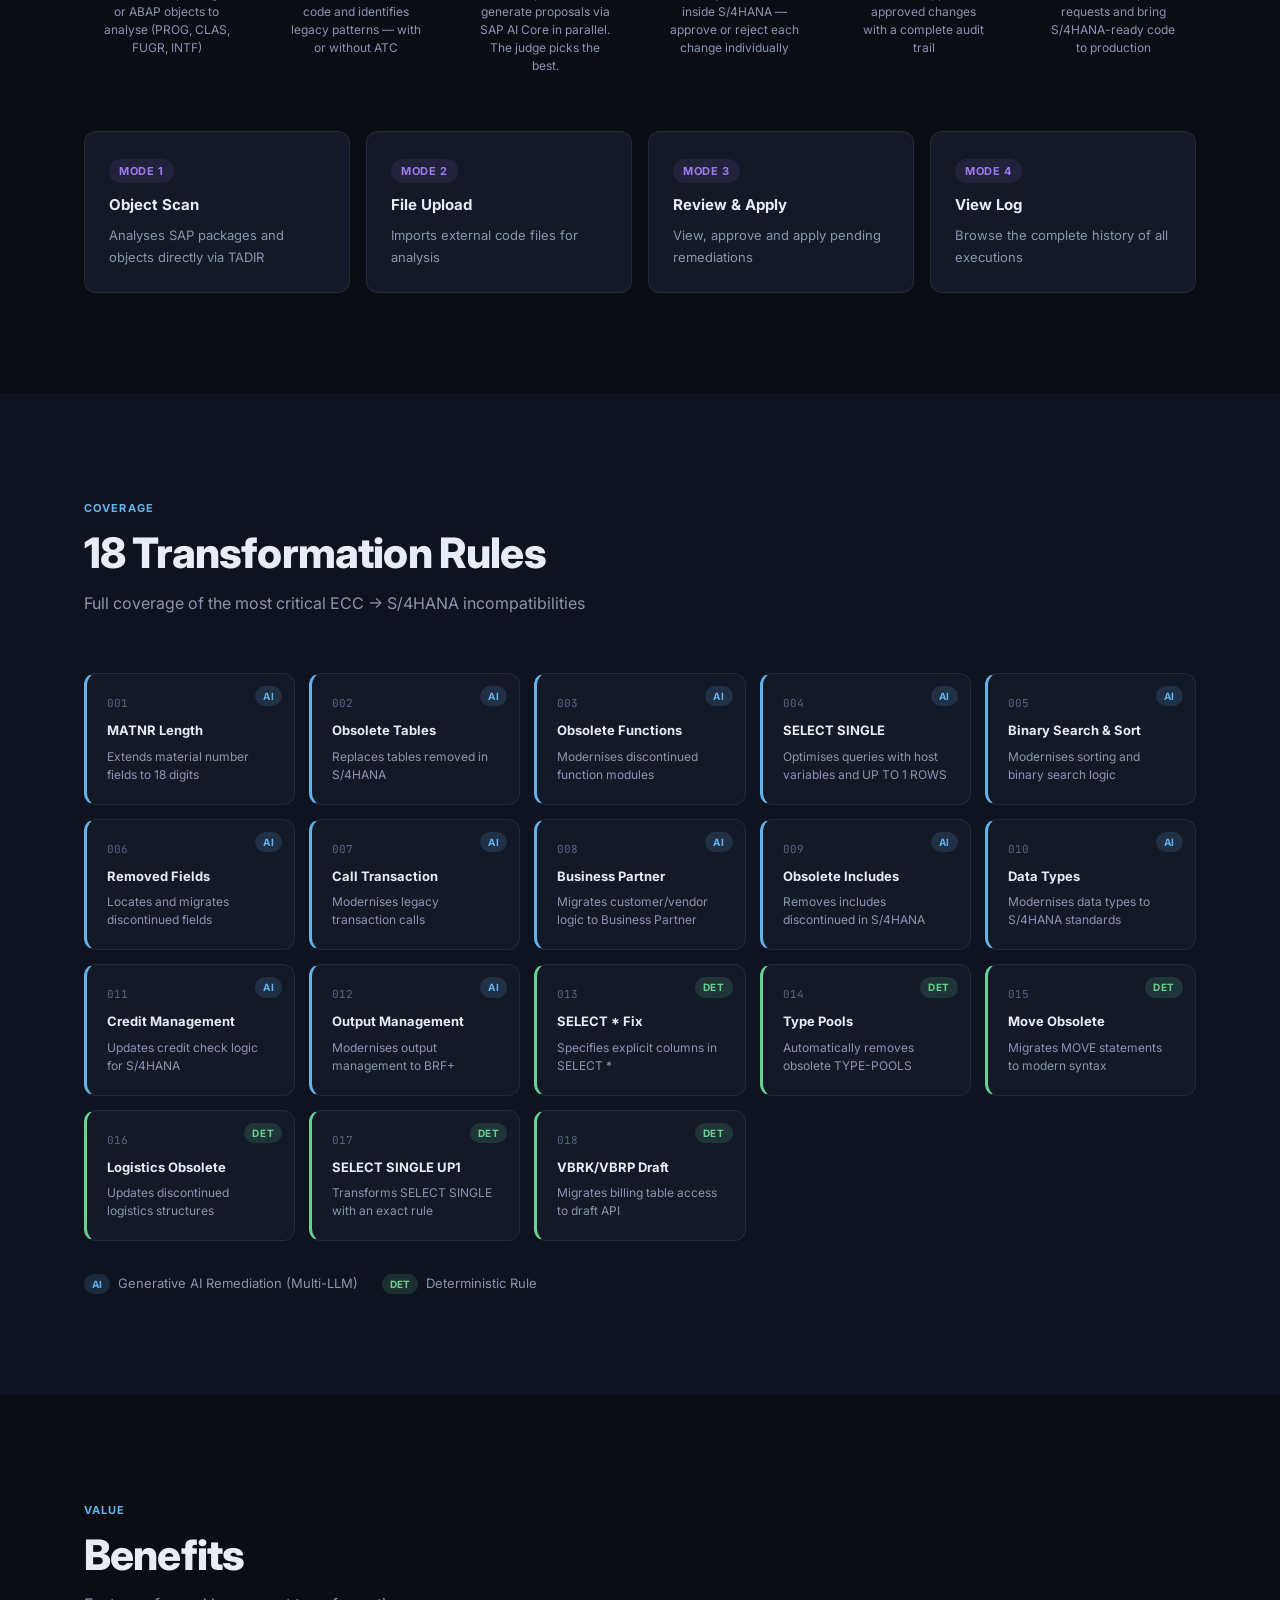
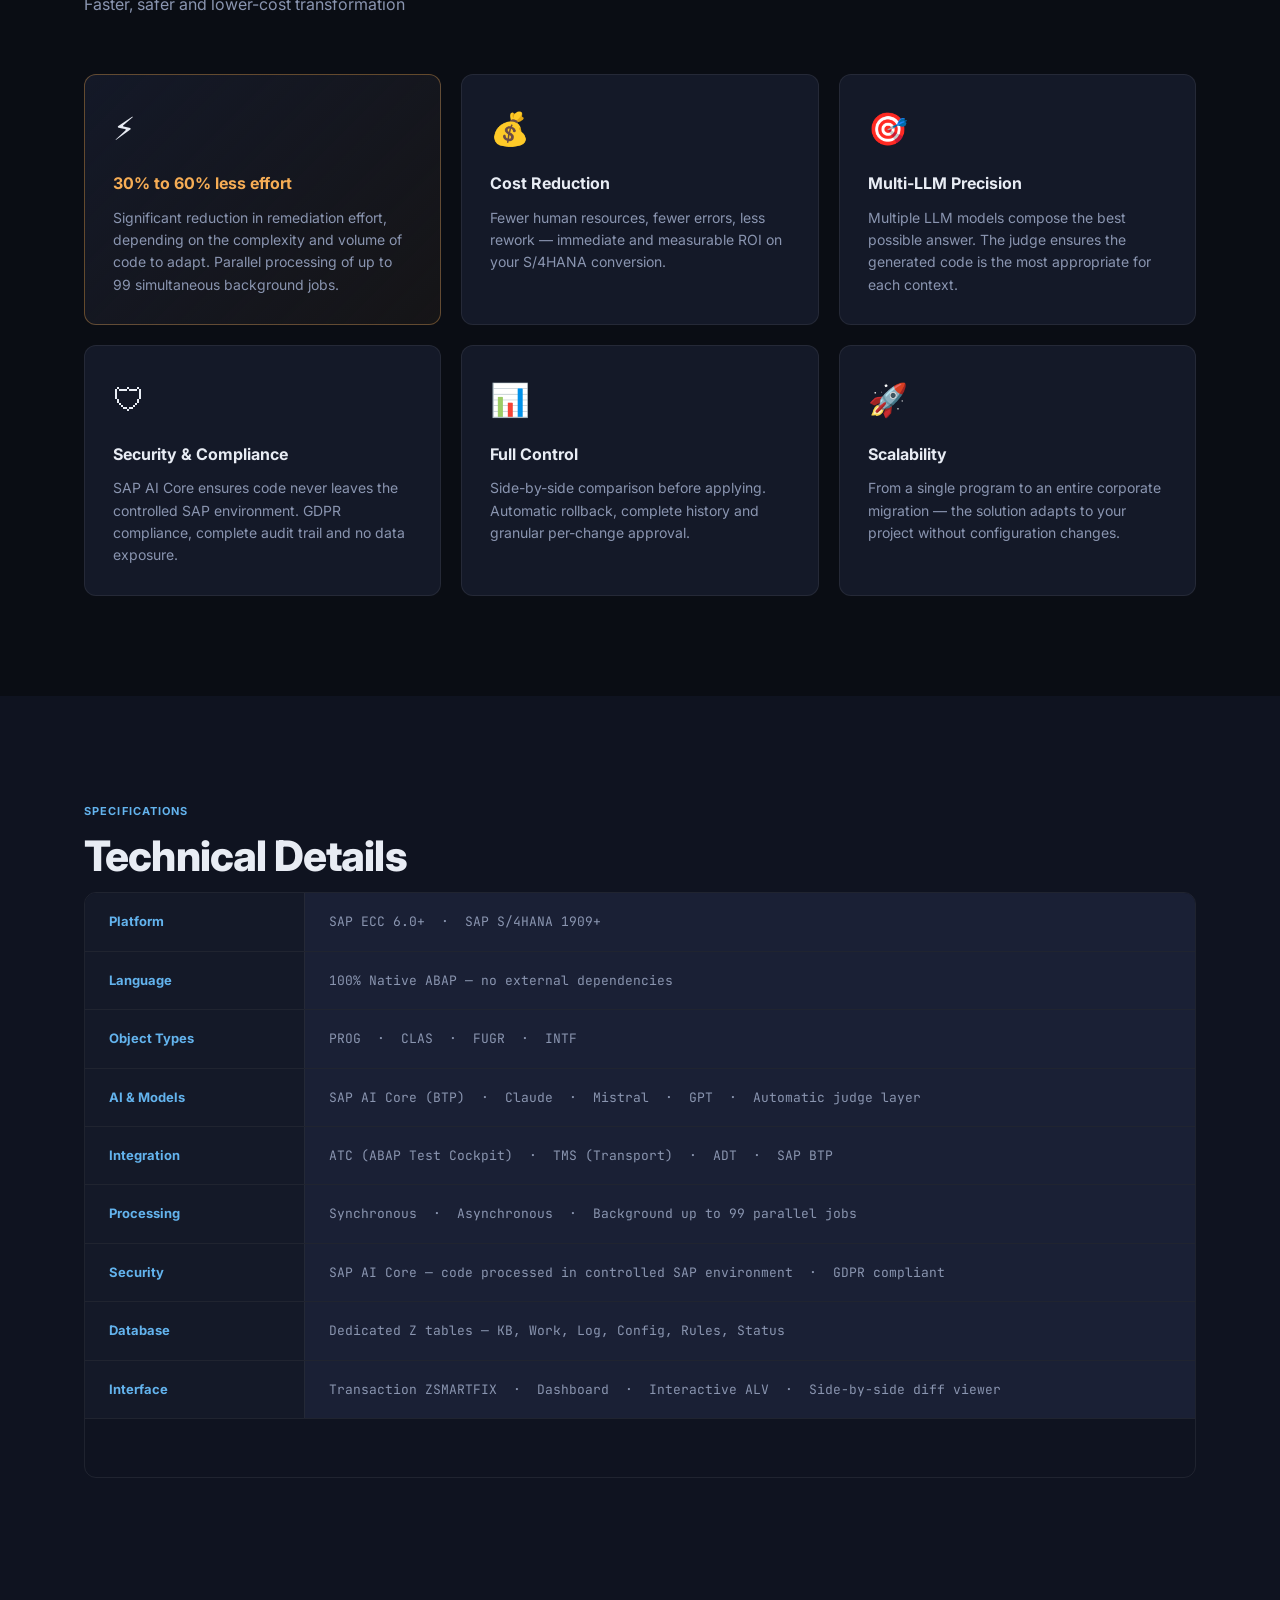
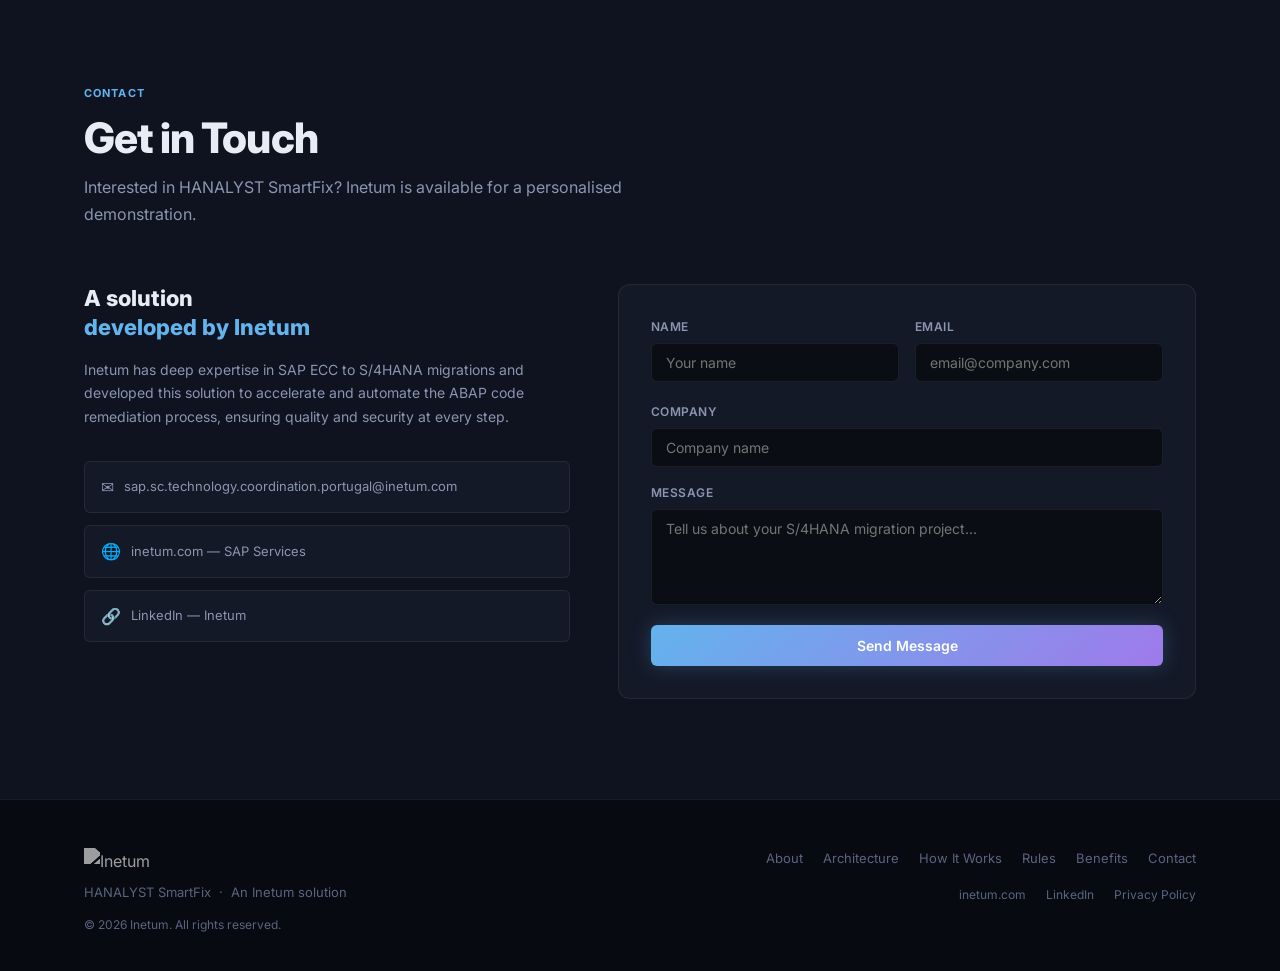
==== commit ae6a1173: "Redesign: dark theme professional UI" ====
--- a/index.en.html
+++ b/index.en.html
@@ -3,7 +3,7 @@
 <head>
   <meta charset="UTF-8" />
   <meta name="viewport" content="width=device-width, initial-scale=1.0" />
-  <meta name="description" content="HANALYST SmartFix — Automated ABAP code remediation from ECC to S/4HANA" />
+  <meta name="description" content="HANALYST SmartFix — Automated ABAP code remediation from ECC to S/4HANA by Inetum" />
   <title>HANALYST SmartFix — ECC → S/4HANA</title>
   <link rel="preconnect" href="https://fonts.googleapis.com" />
   <link rel="preconnect" href="https://fonts.gstatic.com" crossorigin />
@@ -22,11 +22,11 @@
       </a>
       <nav class="nav-links">
         <a href="#about">About</a>
+        <a href="#architecture">Architecture</a>
         <a href="#how">How It Works</a>
         <a href="#rules">Rules</a>
         <a href="#benefits">Benefits</a>
-        <a href="#specs">Technical</a>
-        <a href="#contact" class="nav-cta">Contact</a>
+        <a href="#contact">Contact</a>
       </nav>
       <a href="index.html" class="lang-switch" title="Mudar para Português">PT</a>
       <button class="nav-hamburger" aria-label="Menu">&#9776;</button>
@@ -37,35 +37,35 @@
   <section class="hero">
     <div class="hero-bg-grid"></div>
     <div class="hero-inner">
-      <div class="hero-tag">SAP Technology · Inetum Portugal</div>
+      <div class="hero-tag">Developed by Inetum · Portugal</div>
       <h1 class="hero-title">
         Automated Code Remediation<br />
         <span class="gradient-text">ECC → S/4HANA</span>
       </h1>
       <p class="hero-sub">
         Transform legacy ABAP code into S/4HANA-ready code in days, not months.<br />
-        Generative AI combined with deterministic rules for maximum precision.
+        Multi-model generative AI with an intelligent judge layer, powered by SAP AI Core.
       </p>
       <div class="hero-actions">
         <a href="#contact" class="btn btn-primary">Request a Demo</a>
-        <a href="#how" class="btn btn-ghost">How It Works ↓</a>
+        <a href="#architecture" class="btn btn-ghost">See Architecture ↓</a>
       </div>
       <div class="hero-stats">
+        <div class="stat-pill">
+          <span class="stat-num">30–60%</span>
+          <span class="stat-label">Effort Reduction</span>
+        </div>
         <div class="stat-pill">
           <span class="stat-num">18+</span>
           <span class="stat-label">Transformation Rules</span>
         </div>
         <div class="stat-pill">
+          <span class="stat-num">Multi-LLM</span>
+          <span class="stat-label">Claude · Mistral · GPT</span>
+        </div>
+        <div class="stat-pill">
           <span class="stat-num">100%</span>
           <span class="stat-label">Native ABAP</span>
-        </div>
-        <div class="stat-pill">
-          <span class="stat-num">AI + Rules</span>
-          <span class="stat-label">Hybrid Engine</span>
-        </div>
-        <div class="stat-pill">
-          <span class="stat-num">4</span>
-          <span class="stat-label">Execution Modes</span>
         </div>
       </div>
     </div>
@@ -82,7 +82,7 @@
   <span class="code-kw">WHERE</span> matnr = p_matnr.
 
 <span class="code-kw">TYPE-POOLS</span>: slis.
-<span class="code-kw">DATA</span> gt_fieldcat <span class="code-kw">TYPE</span> slis_t_fieldcat_alv.</pre>
+<span class="code-kw">DATA</span> gt_fcat <span class="code-kw">TYPE</span> slis_t_fieldcat_alv.</pre>
         <div class="code-arrow">
           <span class="arrow-label">SmartFix</span>
           <span class="arrow-sym">⟶</span>
@@ -94,7 +94,7 @@
   <span class="code-kw">WHERE</span> matnr = @p_matnr
   <span class="code-kw">UP TO</span> 1 <span class="code-kw">ROWS</span>.
 
-<span class="code-kw">DATA</span> gt_fieldcat <span class="code-kw">TYPE</span>
+<span class="code-kw">DATA</span> gt_fcat <span class="code-kw">TYPE</span>
   cl_salv_table=&gt;t_column_ref.</pre>
       </div>
     </div>
@@ -106,8 +106,9 @@
       <div class="section-label">Overview</div>
       <h2>What is HANALYST SmartFix?</h2>
       <p class="section-desc">
-        A pure ABAP solution developed by the SAP Technology team at Inetum Portugal that automatically analyses, suggests and applies
-        the remediations required to make ECC code compatible with SAP S/4HANA — directly inside the SAP system.
+        A solution developed by <strong>Inetum</strong> in pure ABAP that automatically analyses, suggests and applies
+        the remediations required to make ECC code compatible with SAP S/4HANA —
+        directly inside the SAP system, with full control and traceability.
       </p>
       <div class="cards-4">
         <div class="card">
@@ -116,9 +117,9 @@
           <p>Analyses packages, programs, classes and function groups. Integrates with ATC (ABAP Test Cockpit) for automatic findings.</p>
         </div>
         <div class="card">
-          <div class="card-icon">&#x1F916;</div>
-          <h3>AI Engine</h3>
-          <p>Uses a generative LLM with rule-specific prompts to suggest the most context-appropriate remediation code.</p>
+          <div class="card-icon">&#x1F9E0;</div>
+          <h3>Multi-LLM with Judge</h3>
+          <p>Multiple AI models (Claude, Mistral, GPT and others) generate proposals in parallel. A "judge" layer automatically selects the best answer.</p>
         </div>
         <div class="card">
           <div class="card-icon">&#x26A1;</div>
@@ -127,15 +128,146 @@
         </div>
         <div class="card">
           <div class="card-icon">&#x2705;</div>
-          <h3>Full Control</h3>
-          <p>Review every change before applying. Automatic rollback, complete history and Transport Order integration.</p>
-        </div>
-      </div>
+          <h3>Individual Approval</h3>
+          <p>Side-by-side comparison screen inside S/4HANA. Each change can be individually approved or rejected before being applied.</p>
+        </div>
+      </div>
+    </div>
+  </section>
+
+  <!-- ARCHITECTURE -->
+  <section id="architecture" class="section section-alt">
+    <div class="container">
+      <div class="section-label">Architecture</div>
+      <h2>How the Solution is Built</h2>
+      <p class="section-desc">Secure, enterprise-grade architecture based on SAP BTP and SAP AI Core</p>
+
+      <div class="arch-diagram">
+
+        <!-- Top 3 layers side by side -->
+        <div class="arch-layers-row">
+
+          <!-- Layer 1: S/4HANA -->
+          <div class="arch-layer layer-s4">
+            <div class="arch-layer-label">SAP S/4HANA</div>
+            <div class="arch-layer-inner">
+              <div class="arch-box box-main">
+                <div class="arch-box-icon">&#x1F4BB;</div>
+                <div>
+                  <strong>ZSMARTFIX</strong>
+                  <span>ABAP Transaction</span>
+                </div>
+              </div>
+            </div>
+          </div>
+
+          <!-- Connector 1→2 -->
+          <div class="arch-connector">
+            <span class="arch-connector-line"></span>
+            <span class="arch-connector-tip">▶</span>
+            <span class="arch-connector-label">HTTP / RFC</span>
+          </div>
+
+          <!-- Layer 2: BTP AI Core -->
+          <div class="arch-layer layer-btp">
+            <div class="arch-layer-label">SAP BTP — AI Core</div>
+            <div class="arch-layer-inner">
+              <div class="arch-box box-btp">
+                <div class="arch-box-icon">&#x2601;</div>
+                <div>
+                  <strong>AI Core Service</strong>
+                  <span>Orchestration &amp; Compliance</span>
+                </div>
+              </div>
+            </div>
+          </div>
+
+          <!-- Connector 2→3 -->
+          <div class="arch-connector">
+            <span class="arch-connector-line"></span>
+            <span class="arch-connector-tip">▶</span>
+            <span class="arch-connector-label">API Calls</span>
+          </div>
+
+          <!-- Layer 3: LLMs + Judge -->
+          <div class="arch-layer layer-llm">
+            <div class="arch-layer-label">Multi-LLM + Judge</div>
+            <div class="arch-layer-inner layer-llm-inner">
+              <div class="llm-models">
+                <div class="llm-model model-claude"><span class="llm-icon">&#x25C6;</span><span>Claude</span></div>
+                <div class="llm-model model-mistral"><span class="llm-icon">&#x25C6;</span><span>Mistral</span></div>
+                <div class="llm-model model-gpt"><span class="llm-icon">&#x25C6;</span><span>GPT</span></div>
+                <div class="llm-model model-other"><span class="llm-icon">&#x25C6;</span><span>others...</span></div>
+              </div>
+              <div class="judge-arrow"><span>▼</span><span class="judge-caption">responses</span></div>
+              <div class="arch-box box-judge">
+                <div class="arch-box-icon">&#x2696;</div>
+                <div>
+                  <strong>Judge (LLM)</strong>
+                  <span>Selects the best response</span>
+                </div>
+              </div>
+            </div>
+          </div>
+
+        </div>
+
+        <!-- Return arrow -->
+        <div class="arch-return">
+          <div class="arch-return-line">
+            <span class="arch-return-label">&#x21A9; Remediated code returns to S/4HANA</span>
+          </div>
+        </div>
+
+        <!-- Review screen -->
+        <div class="arch-review">
+          <div class="arch-layer-label">Review Screen — inside S/4HANA (ZSMARTFIX)</div>
+          <div class="review-screen">
+            <div class="review-panel review-before">
+              <div class="review-panel-header">
+                <span class="review-dot red"></span>
+                <span>Original Code (ECC)</span>
+              </div>
+              <div class="review-code">
+                <span class="rc-bad">SELECT SINGLE matnr maktx</span>
+                <span class="rc-bad">  FROM mara INTO (lv_matnr, lv_maktx)</span>
+                <span class="rc-bad">  WHERE matnr = p_matnr.</span>
+              </div>
+            </div>
+            <div class="review-panel review-after">
+              <div class="review-panel-header">
+                <span class="review-dot green"></span>
+                <span>Remediated Code (S/4HANA)</span>
+              </div>
+              <div class="review-code">
+                <span class="rc-good">SELECT SINGLE matnr, maktx</span>
+                <span class="rc-good">  FROM mara INTO (@lv_matnr, @lv_maktx)</span>
+                <span class="rc-good">  WHERE matnr = @p_matnr UP TO 1 ROWS.</span>
+              </div>
+            </div>
+            <div class="review-actions">
+              <button class="review-btn approve">&#x2714; Approve</button>
+              <button class="review-btn reject">&#x2718; Reject</button>
+            </div>
+          </div>
+        </div>
+
+      </div>
+
+      <!-- Security badge -->
+      <div class="security-banner">
+        <div class="security-icon">&#x1F6E1;</div>
+        <div class="security-text">
+          <strong>Security &amp; Compliance guaranteed by SAP AI Core</strong>
+          <p>All AI processing goes exclusively through SAP AI Core on BTP — no source code ever leaves the controlled SAP environment. Full compliance with enterprise security policies, GDPR and audit requirements.</p>
+        </div>
+      </div>
+
     </div>
   </section>
 
   <!-- HOW IT WORKS -->
-  <section id="how" class="section section-alt">
+  <section id="how" class="section">
     <div class="container">
       <div class="section-label">Process</div>
       <h2>How It Works</h2>
@@ -161,7 +293,7 @@
           <div class="step-num">3</div>
           <div class="step-body">
             <h4>Remediate</h4>
-            <p>Generative AI or deterministic rules generate the corrected code for each finding</p>
+            <p>Multiple LLMs generate proposals via SAP AI Core in parallel. The judge picks the best.</p>
           </div>
         </div>
         <div class="step-connector"></div>
@@ -169,7 +301,7 @@
           <div class="step-num">4</div>
           <div class="step-body">
             <h4>Review</h4>
-            <p>Visualise the full diff (before/after) and approve or reject each individual change</p>
+            <p>Side-by-side screen inside S/4HANA — approve or reject each change individually</p>
           </div>
         </div>
         <div class="step-connector"></div>
@@ -216,13 +348,12 @@
   </section>
 
   <!-- RULES -->
-  <section id="rules" class="section">
+  <section id="rules" class="section section-alt">
     <div class="container">
       <div class="section-label">Coverage</div>
       <h2>18 Transformation Rules</h2>
       <p class="section-desc">Full coverage of the most critical ECC → S/4HANA incompatibilities</p>
       <div class="rules-grid">
-
         <div class="rule-card ai">
           <div class="rule-badge">AI</div>
           <span class="rule-id">001</span>
@@ -331,58 +462,57 @@
           <h4>VBRK/VBRP Draft</h4>
           <p>Migrates billing table access to draft API</p>
         </div>
-
       </div>
       <div class="rules-legend">
-        <span class="legend-item"><span class="badge-mini ai-mini">AI</span> Generative AI Remediation</span>
+        <span class="legend-item"><span class="badge-mini ai-mini">AI</span> Generative AI Remediation (Multi-LLM)</span>
         <span class="legend-item"><span class="badge-mini det-mini">DET</span> Deterministic Rule</span>
       </div>
     </div>
   </section>
 
   <!-- BENEFITS -->
-  <section id="benefits" class="section section-alt">
+  <section id="benefits" class="section">
     <div class="container">
       <div class="section-label">Value</div>
       <h2>Benefits</h2>
       <p class="section-desc">Faster, safer and lower-cost transformation</p>
       <div class="benefits-grid">
-        <div class="benefit-card">
+        <div class="benefit-card benefit-highlight">
           <div class="benefit-icon">&#x26A1;</div>
-          <h4>Speed</h4>
-          <p>Days instead of months. Parallel processing of up to 99 simultaneous background jobs.</p>
+          <h4>30% to 60% less effort</h4>
+          <p>Significant reduction in remediation effort, depending on the complexity and volume of code to adapt. Parallel processing of up to 99 simultaneous background jobs.</p>
         </div>
         <div class="benefit-card">
           <div class="benefit-icon">&#x1F4B0;</div>
           <h4>Cost Reduction</h4>
-          <p>Fewer human resources, fewer errors, less rework — immediate ROI on your conversion project.</p>
+          <p>Fewer human resources, fewer errors, less rework — immediate and measurable ROI on your S/4HANA conversion.</p>
         </div>
         <div class="benefit-card">
           <div class="benefit-icon">&#x1F3AF;</div>
-          <h4>Precision</h4>
-          <p>AI + deterministic rules guarantee S/4HANA compliance with integrated ATC validation.</p>
+          <h4>Multi-LLM Precision</h4>
+          <p>Multiple LLM models compose the best possible answer. The judge ensures the generated code is the most appropriate for each context.</p>
         </div>
         <div class="benefit-card">
-          <div class="benefit-icon">&#x1F512;</div>
-          <h4>Safety</h4>
-          <p>Review before applying. Automatic rollback on error. Zero risk of code loss.</p>
+          <div class="benefit-icon">&#x1F6E1;</div>
+          <h4>Security &amp; Compliance</h4>
+          <p>SAP AI Core ensures code never leaves the controlled SAP environment. GDPR compliance, complete audit trail and no data exposure.</p>
         </div>
         <div class="benefit-card">
           <div class="benefit-icon">&#x1F4CA;</div>
-          <h4>Traceability</h4>
-          <p>Full log of every transformation for auditing, compliance and future review.</p>
+          <h4>Full Control</h4>
+          <p>Side-by-side comparison before applying. Automatic rollback, complete history and granular per-change approval.</p>
         </div>
         <div class="benefit-card">
           <div class="benefit-icon">&#x1F680;</div>
           <h4>Scalability</h4>
-          <p>From a single program to an entire corporate migration — the solution adapts to your project.</p>
+          <p>From a single program to an entire corporate migration — the solution adapts to your project without configuration changes.</p>
         </div>
       </div>
     </div>
   </section>
 
   <!-- SPECS -->
-  <section id="specs" class="section">
+  <section id="specs" class="section section-alt">
     <div class="container">
       <div class="section-label">Specifications</div>
       <h2>Technical Details</h2>
@@ -400,16 +530,20 @@
           <div class="spec-val">PROG &nbsp;·&nbsp; CLAS &nbsp;·&nbsp; FUGR &nbsp;·&nbsp; INTF</div>
         </div>
         <div class="spec-row">
+          <div class="spec-key">AI &amp; Models</div>
+          <div class="spec-val">SAP AI Core (BTP) &nbsp;·&nbsp; Claude &nbsp;·&nbsp; Mistral &nbsp;·&nbsp; GPT &nbsp;·&nbsp; Automatic judge layer</div>
+        </div>
+        <div class="spec-row">
           <div class="spec-key">Integration</div>
-          <div class="spec-val">ATC (ABAP Test Cockpit) &nbsp;·&nbsp; TMS (Transport) &nbsp;·&nbsp; ADT</div>
+          <div class="spec-val">ATC (ABAP Test Cockpit) &nbsp;·&nbsp; TMS (Transport) &nbsp;·&nbsp; ADT &nbsp;·&nbsp; SAP BTP</div>
         </div>
         <div class="spec-row">
           <div class="spec-key">Processing</div>
           <div class="spec-val">Synchronous &nbsp;·&nbsp; Asynchronous &nbsp;·&nbsp; Background up to 99 parallel jobs</div>
         </div>
         <div class="spec-row">
-          <div class="spec-key">AI Engine</div>
-          <div class="spec-val">Generative LLM &nbsp;·&nbsp; Customisable prompts per rule &nbsp;·&nbsp; Deterministic mode</div>
+          <div class="spec-key">Security</div>
+          <div class="spec-val">SAP AI Core — code processed in controlled SAP environment &nbsp;·&nbsp; GDPR compliant</div>
         </div>
         <div class="spec-row">
           <div class="spec-key">Database</div>
@@ -417,7 +551,7 @@
         </div>
         <div class="spec-row">
           <div class="spec-key">Interface</div>
-          <div class="spec-val">Transaction ZSMARTFIX &nbsp;·&nbsp; Dashboard &nbsp;·&nbsp; Interactive ALV &nbsp;·&nbsp; Diff viewer</div>
+          <div class="spec-val">Transaction ZSMARTFIX &nbsp;·&nbsp; Dashboard &nbsp;·&nbsp; Interactive ALV &nbsp;·&nbsp; Side-by-side diff viewer</div>
         </div>
         <div class="spec-row">
           <div class="spec-key">Deployment</div>
@@ -433,12 +567,12 @@
       <div class="section-label">Contact</div>
       <h2>Get in Touch</h2>
       <p class="section-desc">
-        Interested in HANALYST SmartFix? The SAP Technology team at Inetum Portugal is available for a demonstration.
+        Interested in HANALYST SmartFix? Inetum is available for a personalised demonstration.
       </p>
       <div class="contact-box">
         <div class="contact-info">
-          <h3>SAP Technology<br /><span class="accent">Inetum Portugal</span></h3>
-          <p>We have deep expertise in SAP ECC to S/4HANA migrations and developed this solution to accelerate and automate ABAP code remediation at scale.</p>
+          <h3>A solution<br /><span class="accent">developed by Inetum</span></h3>
+          <p>Inetum has deep expertise in SAP ECC to S/4HANA migrations and developed this solution to accelerate and automate the ABAP code remediation process, ensuring quality and security at every step.</p>
           <div class="contact-links">
             <a href="mailto:sap.sc.technology.coordination.portugal@inetum.com" class="contact-link-email">
               <span class="link-icon">&#x2709;</span>
@@ -484,16 +618,16 @@
     <div class="footer-inner">
       <div class="footer-left">
         <img src="https://www.inetum.com/content/dam/inetum/navigation/inetum-logo.svg" alt="Inetum" class="footer-logo" />
-        <p>SAP Technology &nbsp;·&nbsp; Inetum Portugal</p>
+        <p>HANALYST SmartFix &nbsp;·&nbsp; An Inetum solution</p>
         <p class="footer-copy">&copy; 2026 Inetum. All rights reserved.</p>
       </div>
       <div class="footer-right">
         <nav class="footer-nav">
           <a href="#about">About</a>
+          <a href="#architecture">Architecture</a>
           <a href="#how">How It Works</a>
           <a href="#rules">Rules</a>
           <a href="#benefits">Benefits</a>
-          <a href="#specs">Technical</a>
           <a href="#contact">Contact</a>
         </nav>
         <div class="footer-links">
--- a/styles.css
+++ b/styles.css
@@ -666,6 +666,250 @@
 .footer-links { display: flex; gap: 20px; flex-wrap: wrap; justify-content: flex-end; }
 .footer-links a { font-size: 12px; color: var(--text-dim); transition: color 0.2s; }
 .footer-links a:hover { color: var(--accent); }
+
+/* ── ARCHITECTURE DIAGRAM ── */
+.arch-diagram {
+  display: flex;
+  flex-direction: column;
+  gap: 0;
+  margin-bottom: 48px;
+}
+
+/* layers row */
+.arch-layers-row {
+  display: flex;
+  align-items: stretch;
+  gap: 0;
+  margin-bottom: 24px;
+}
+
+.arch-layer {
+  flex: 1;
+  border: 1px solid var(--border);
+  border-radius: var(--radius);
+  overflow: hidden;
+  margin-bottom: 0;
+}
+
+/* reuse layout as flex row for the 3 side-by-side layers */
+.arch-diagram > .arch-layers-row {
+  display: grid;
+  grid-template-columns: 1fr auto 1fr auto 1fr;
+  align-items: center;
+  gap: 0;
+  margin-bottom: 20px;
+}
+
+.arch-layer-label {
+  font-size: 10px;
+  font-weight: 700;
+  letter-spacing: 0.1em;
+  text-transform: uppercase;
+  padding: 8px 16px;
+  border-bottom: 1px solid var(--border);
+}
+
+.layer-s4   .arch-layer-label { color: var(--accent);  background: rgba(99,179,237,0.06); }
+.layer-btp  .arch-layer-label { color: var(--accent2); background: rgba(159,122,234,0.06); }
+.layer-llm  .arch-layer-label { color: var(--orange);  background: rgba(246,173,85,0.06); }
+
+.arch-layer-inner {
+  display: flex;
+  align-items: center;
+  justify-content: space-between;
+  padding: 20px 16px;
+  gap: 12px;
+}
+
+.arch-box {
+  display: flex;
+  align-items: center;
+  gap: 12px;
+  flex: 1;
+}
+.arch-box-icon { font-size: 24px; flex-shrink: 0; }
+.arch-box strong { display: block; font-size: 14px; font-weight: 700; }
+.arch-box span   { display: block; font-size: 11px; color: var(--text-muted); margin-top: 2px; }
+
+.box-main  { border-left: 3px solid var(--accent); }
+.box-btp   { border-left: 3px solid var(--accent2); }
+.box-judge { border-left: 3px solid var(--orange); margin-top: 12px; }
+
+/* horizontal connectors between layers */
+.arch-connector {
+  display: flex;
+  flex-direction: column;
+  align-items: center;
+  justify-content: center;
+  gap: 4px;
+  flex-shrink: 0;
+  width: 56px;
+}
+.arch-connector-line {
+  display: block;
+  width: 100%;
+  height: 2px;
+  background: linear-gradient(90deg, var(--accent), var(--accent2));
+  border-radius: 2px;
+}
+.arch-connector-tip   { font-size: 12px; color: var(--accent2); }
+.arch-connector-label { font-size: 10px; color: var(--text-dim); white-space: nowrap; text-align: center; }
+
+/* LLM models */
+.layer-llm-inner { flex-direction: column; align-items: stretch; gap: 10px; }
+
+.llm-models {
+  display: flex;
+  gap: 8px;
+  flex-wrap: wrap;
+}
+.llm-model {
+  display: flex;
+  align-items: center;
+  gap: 6px;
+  flex: 1;
+  min-width: 70px;
+  padding: 8px 10px;
+  border-radius: var(--radius-sm);
+  border: 1px solid var(--border);
+  font-size: 12px;
+  font-weight: 600;
+  background: var(--bg);
+}
+.llm-icon { font-size: 10px; }
+.model-claude  { border-color: rgba(99,179,237,0.4);  color: var(--accent);  }
+.model-mistral { border-color: rgba(159,122,234,0.4); color: var(--accent2); }
+.model-gpt     { border-color: rgba(104,211,145,0.4); color: var(--accent3); }
+.model-other   { border-color: var(--border); color: var(--text-dim); }
+
+.judge-arrow {
+  display: flex;
+  flex-direction: column;
+  align-items: center;
+  gap: 2px;
+  font-size: 14px;
+  color: var(--orange);
+}
+.judge-caption { font-size: 10px; color: var(--text-dim); }
+
+/* Return arrow */
+.arch-return {
+  display: flex;
+  justify-content: center;
+  padding: 16px 0 8px;
+}
+.arch-return-line {
+  display: flex;
+  align-items: center;
+  gap: 8px;
+  padding: 8px 20px;
+  border-radius: 100px;
+  border: 1px dashed rgba(104,211,145,0.4);
+  background: rgba(104,211,145,0.04);
+}
+.arch-return-label {
+  font-size: 12px;
+  color: var(--accent3);
+  font-weight: 600;
+  letter-spacing: 0.02em;
+}
+
+/* Review screen */
+.arch-review {
+  border: 1px solid var(--border);
+  border-radius: var(--radius);
+  overflow: hidden;
+}
+.arch-review > .arch-layer-label {
+  font-size: 10px;
+  font-weight: 700;
+  letter-spacing: 0.1em;
+  text-transform: uppercase;
+  padding: 8px 16px;
+  border-bottom: 1px solid var(--border);
+  color: var(--accent3);
+  background: rgba(104,211,145,0.06);
+}
+
+.review-screen {
+  display: grid;
+  grid-template-columns: 1fr 1fr;
+  grid-template-rows: auto auto;
+}
+.review-panel {
+  padding: 16px;
+  border-right: 1px solid var(--border);
+}
+.review-panel:last-of-type { border-right: none; }
+.review-panel-header {
+  display: flex;
+  align-items: center;
+  gap: 8px;
+  font-size: 12px;
+  font-weight: 600;
+  color: var(--text-muted);
+  margin-bottom: 10px;
+}
+.review-dot {
+  width: 8px; height: 8px;
+  border-radius: 50%;
+  flex-shrink: 0;
+}
+.review-dot.red   { background: var(--red); }
+.review-dot.green { background: var(--accent3); }
+
+.review-code {
+  display: flex;
+  flex-direction: column;
+  gap: 2px;
+  font-family: var(--font-mono);
+  font-size: 11px;
+  line-height: 1.6;
+}
+.rc-bad  { color: #fc8181; background: rgba(252,129,129,0.08); padding: 1px 4px; border-radius: 2px; }
+.rc-good { color: #68d391; background: rgba(104,211,145,0.08); padding: 1px 4px; border-radius: 2px; }
+
+.review-actions {
+  grid-column: 1 / -1;
+  display: flex;
+  gap: 12px;
+  padding: 14px 16px;
+  border-top: 1px solid var(--border);
+  background: var(--bg);
+}
+.review-btn {
+  padding: 7px 20px;
+  border-radius: var(--radius-sm);
+  font-size: 13px;
+  font-weight: 600;
+  cursor: pointer;
+  border: none;
+  font-family: var(--font);
+}
+.review-btn.approve { background: rgba(104,211,145,0.15); color: var(--accent3); border: 1px solid rgba(104,211,145,0.3); }
+.review-btn.reject  { background: rgba(252,129,129,0.1);  color: var(--red);     border: 1px solid rgba(252,129,129,0.25); }
+
+/* Security banner */
+.security-banner {
+  display: flex;
+  align-items: flex-start;
+  gap: 16px;
+  padding: 20px 24px;
+  border-radius: var(--radius);
+  border: 1px solid rgba(99,179,237,0.25);
+  background: rgba(99,179,237,0.05);
+  margin-top: 32px;
+}
+.security-icon { font-size: 28px; flex-shrink: 0; margin-top: 2px; }
+.security-text strong { display: block; font-size: 14px; font-weight: 700; margin-bottom: 6px; color: var(--text); }
+.security-text p { font-size: 13px; color: var(--text-muted); line-height: 1.6; margin: 0; }
+
+/* highlight benefit card */
+.benefit-highlight {
+  border-color: rgba(246,173,85,0.35) !important;
+  background: linear-gradient(135deg, var(--bg-card), rgba(246,173,85,0.05)) !important;
+}
+.benefit-highlight h4 { color: var(--orange); }
 
 /* ── Scroll reveal ── */
 .reveal {
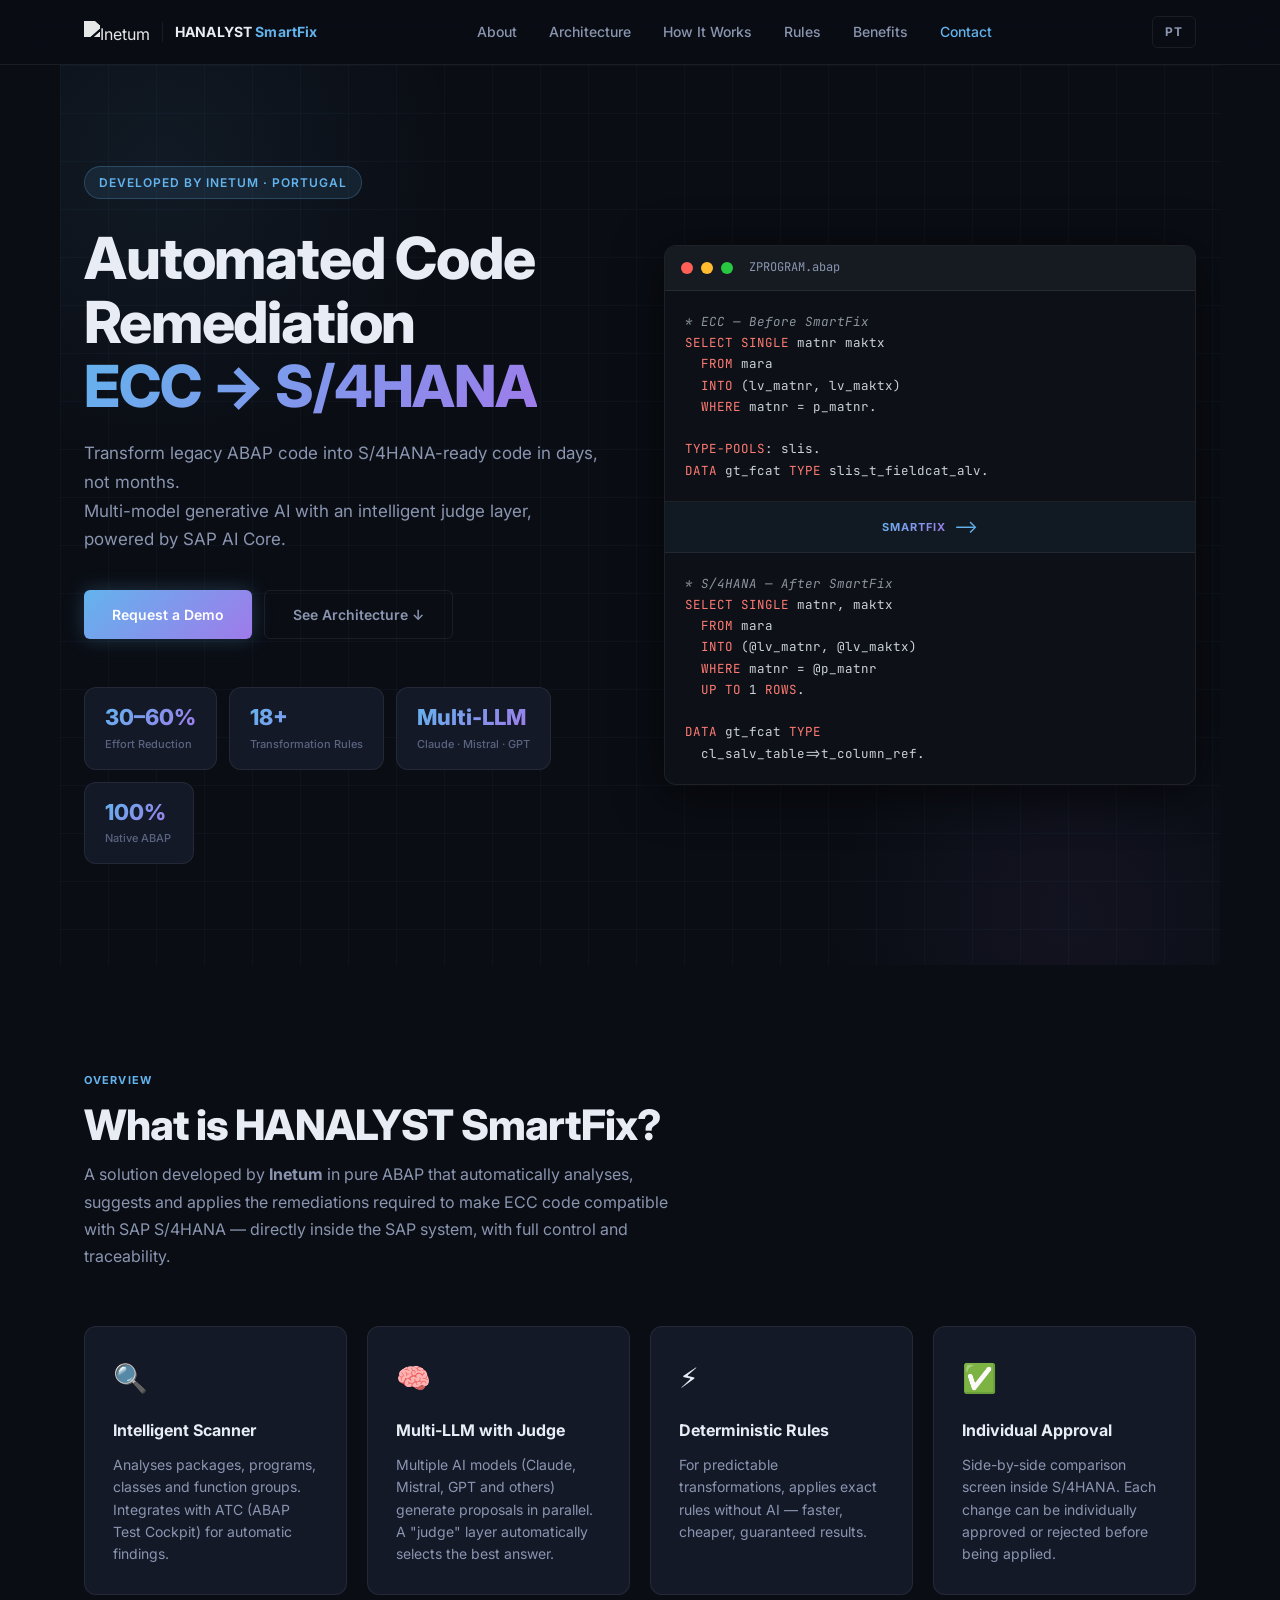
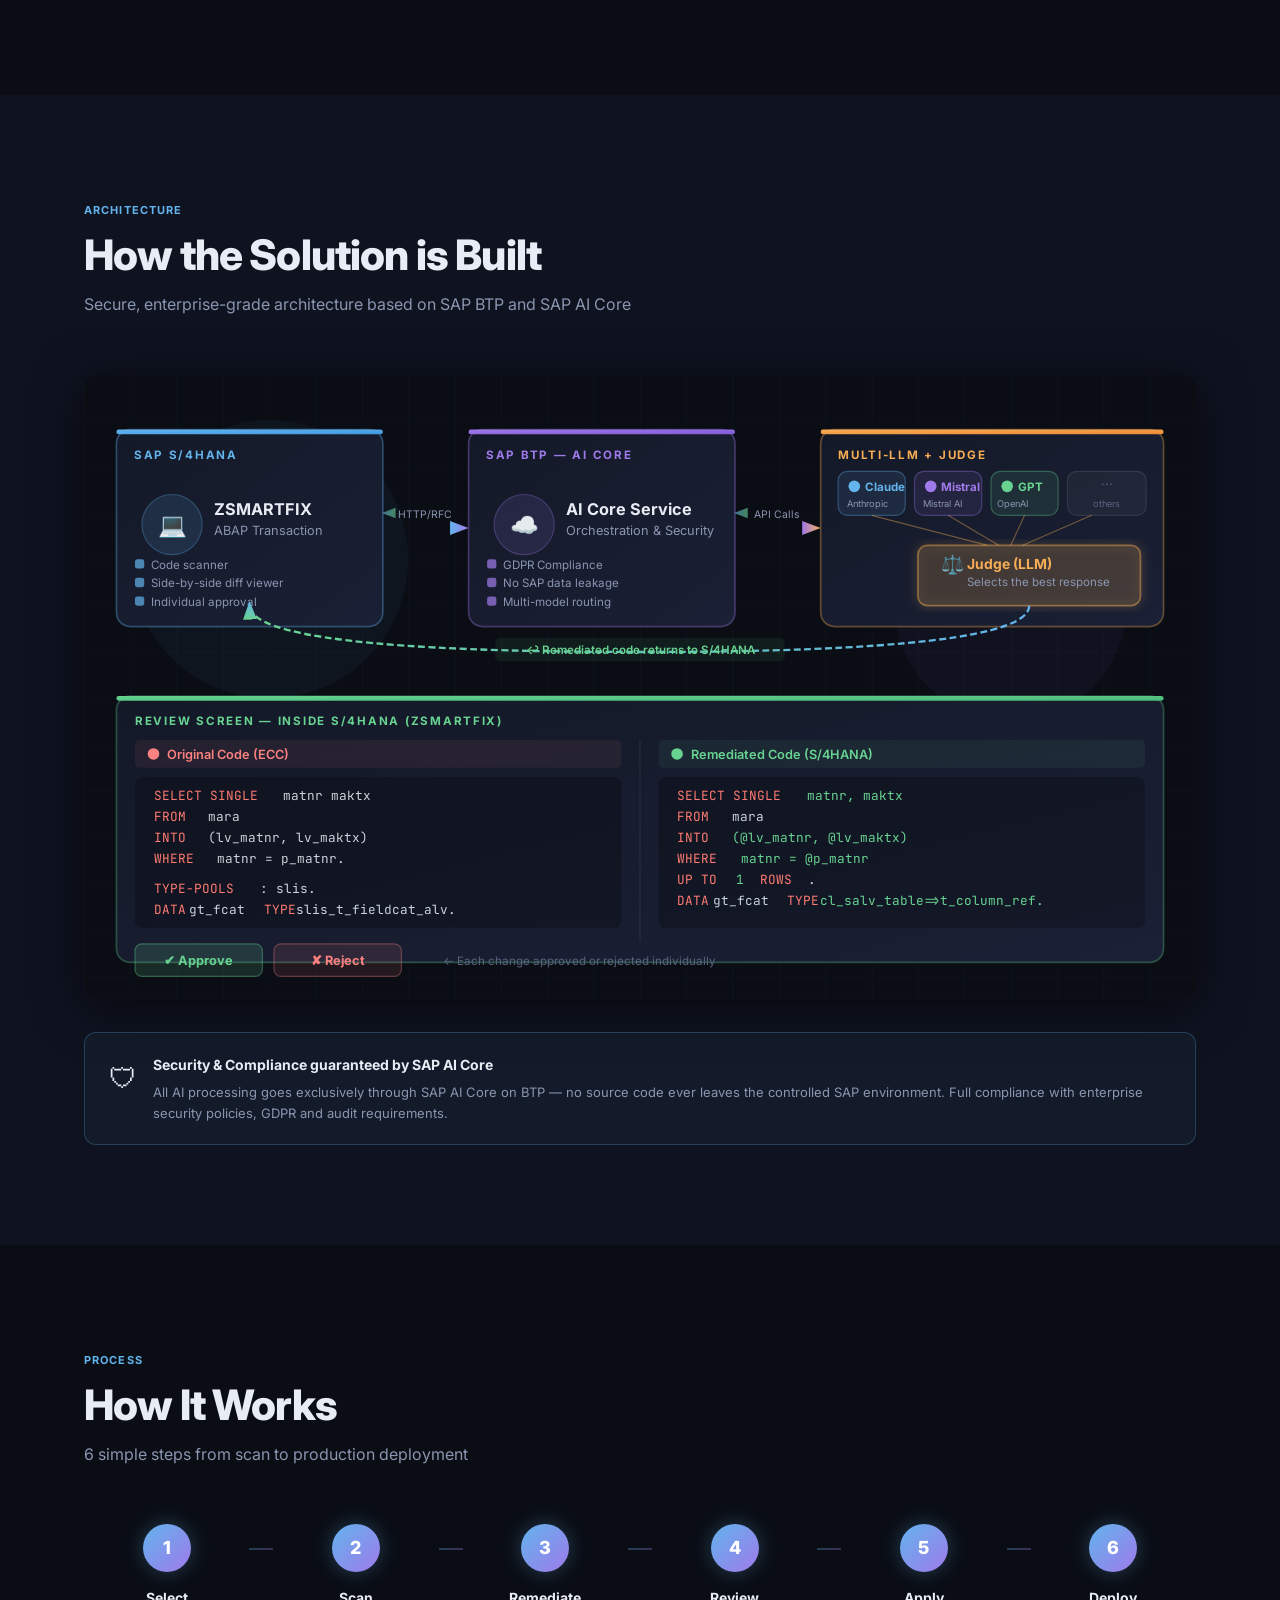
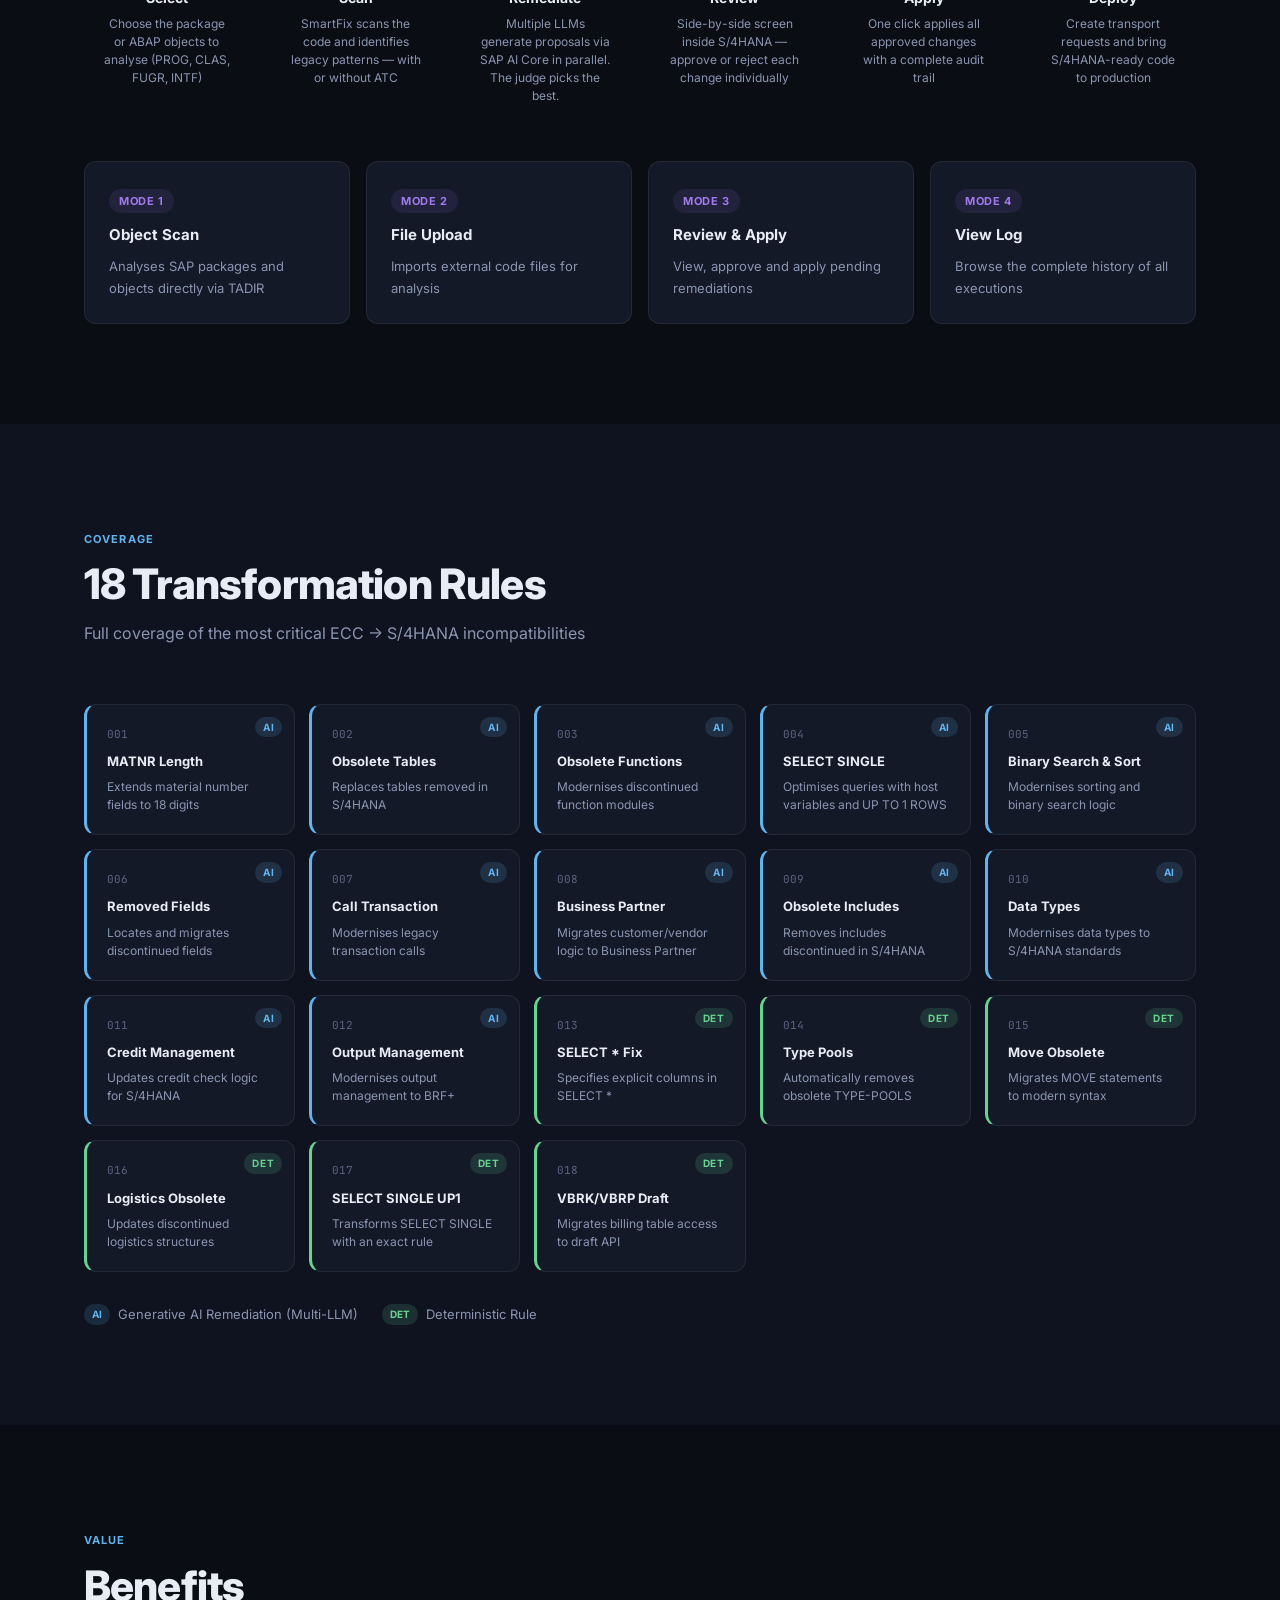
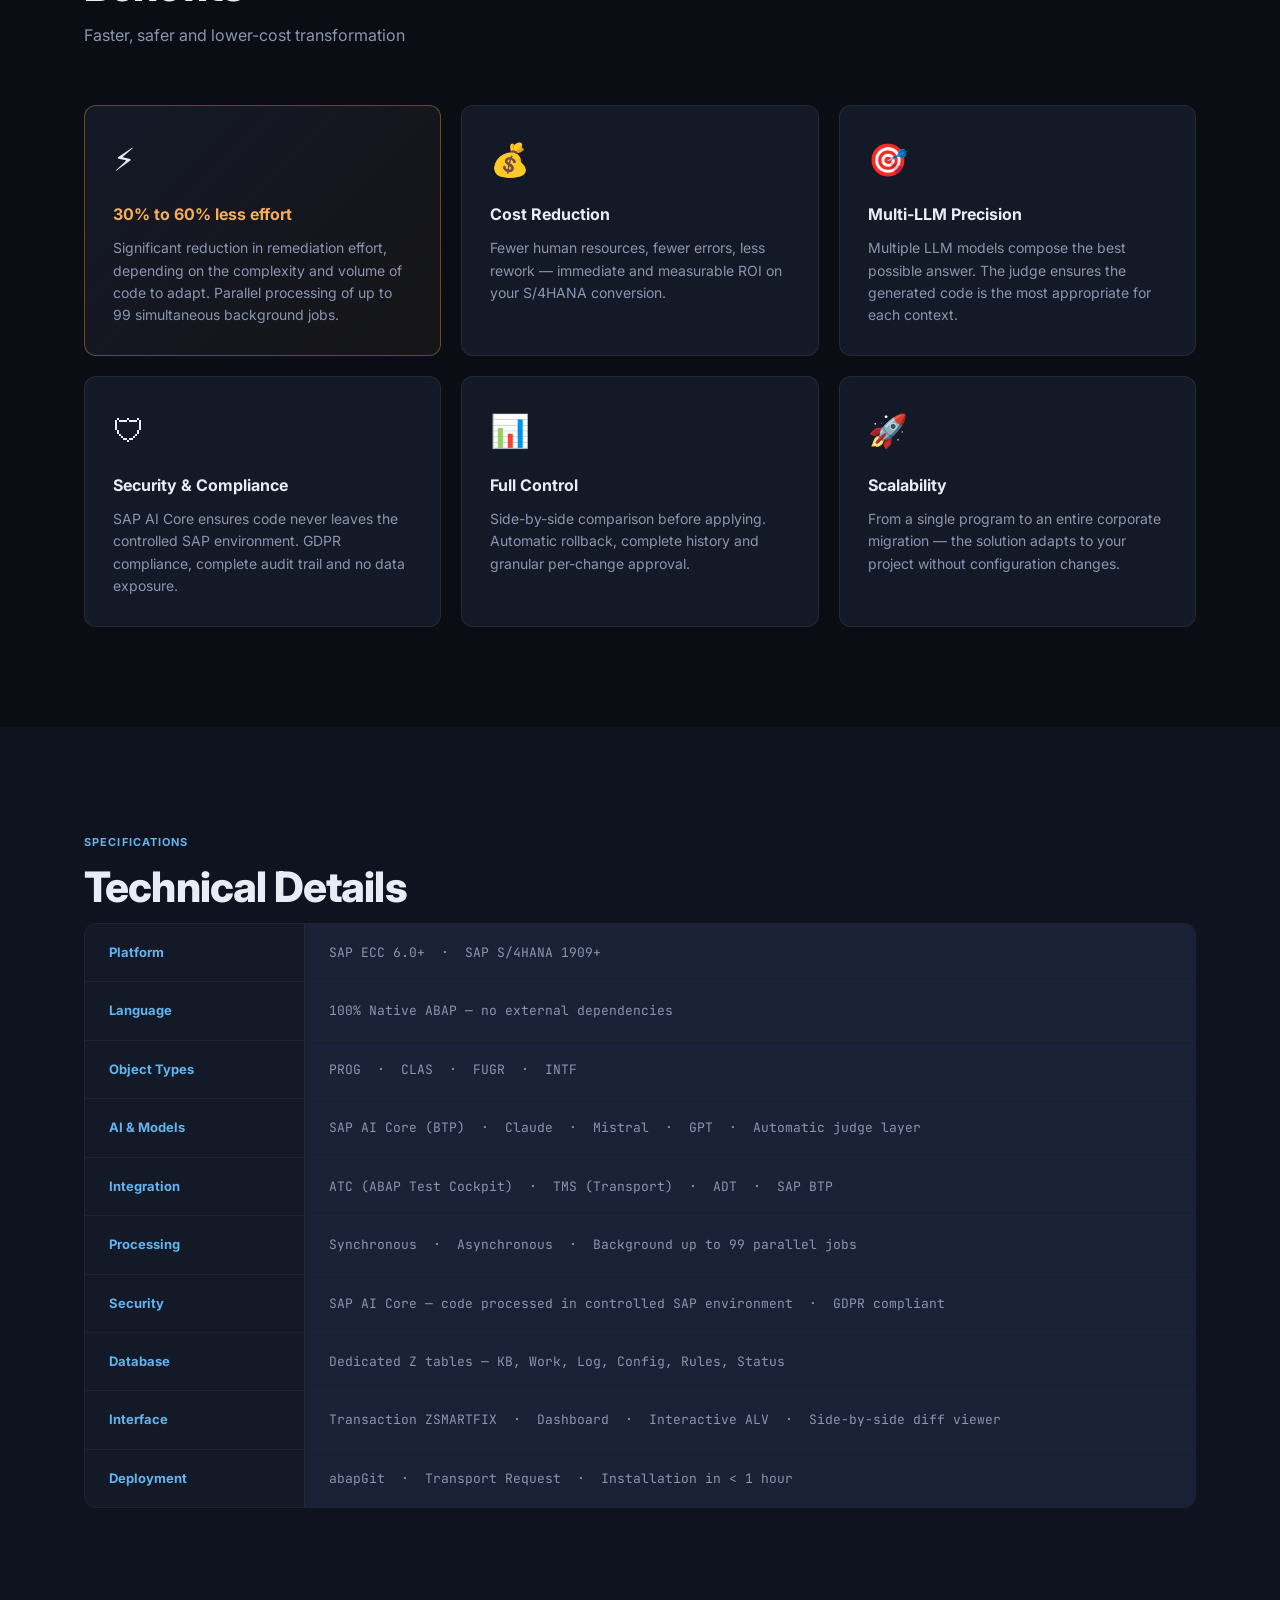
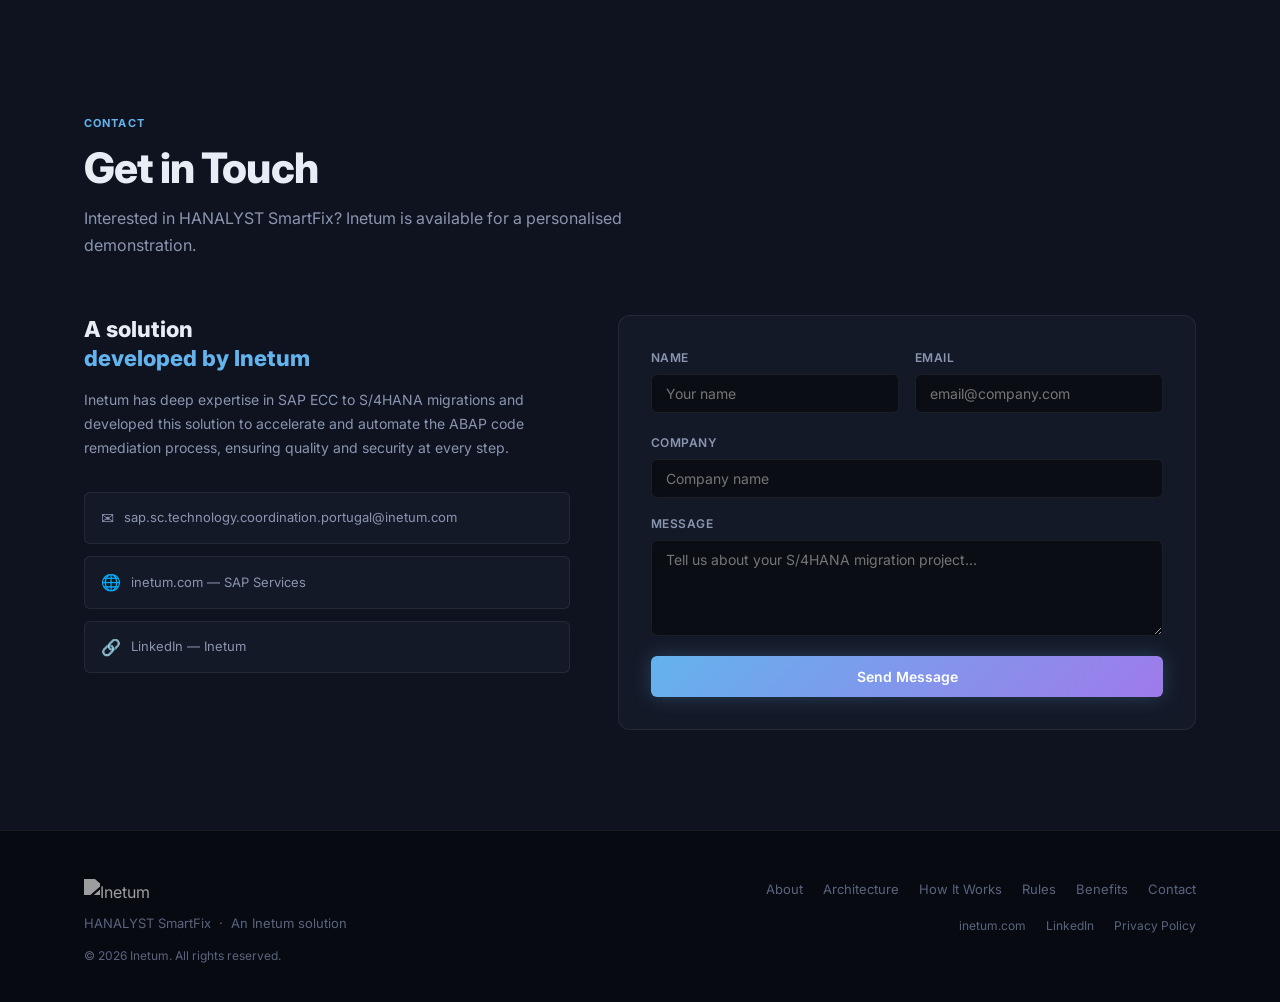
==== commit 9e25da5c: "Redesign: dark theme professional UI" ====
--- a/index.en.html
+++ b/index.en.html
@@ -142,116 +142,185 @@
       <h2>How the Solution is Built</h2>
       <p class="section-desc">Secure, enterprise-grade architecture based on SAP BTP and SAP AI Core</p>
 
-      <div class="arch-diagram">
-
-        <!-- Top 3 layers side by side -->
-        <div class="arch-layers-row">
-
-          <!-- Layer 1: S/4HANA -->
-          <div class="arch-layer layer-s4">
-            <div class="arch-layer-label">SAP S/4HANA</div>
-            <div class="arch-layer-inner">
-              <div class="arch-box box-main">
-                <div class="arch-box-icon">&#x1F4BB;</div>
-                <div>
-                  <strong>ZSMARTFIX</strong>
-                  <span>ABAP Transaction</span>
-                </div>
-              </div>
-            </div>
-          </div>
-
-          <!-- Connector 1→2 -->
-          <div class="arch-connector">
-            <span class="arch-connector-line"></span>
-            <span class="arch-connector-tip">▶</span>
-            <span class="arch-connector-label">HTTP / RFC</span>
-          </div>
-
-          <!-- Layer 2: BTP AI Core -->
-          <div class="arch-layer layer-btp">
-            <div class="arch-layer-label">SAP BTP — AI Core</div>
-            <div class="arch-layer-inner">
-              <div class="arch-box box-btp">
-                <div class="arch-box-icon">&#x2601;</div>
-                <div>
-                  <strong>AI Core Service</strong>
-                  <span>Orchestration &amp; Compliance</span>
-                </div>
-              </div>
-            </div>
-          </div>
-
-          <!-- Connector 2→3 -->
-          <div class="arch-connector">
-            <span class="arch-connector-line"></span>
-            <span class="arch-connector-tip">▶</span>
-            <span class="arch-connector-label">API Calls</span>
-          </div>
-
-          <!-- Layer 3: LLMs + Judge -->
-          <div class="arch-layer layer-llm">
-            <div class="arch-layer-label">Multi-LLM + Judge</div>
-            <div class="arch-layer-inner layer-llm-inner">
-              <div class="llm-models">
-                <div class="llm-model model-claude"><span class="llm-icon">&#x25C6;</span><span>Claude</span></div>
-                <div class="llm-model model-mistral"><span class="llm-icon">&#x25C6;</span><span>Mistral</span></div>
-                <div class="llm-model model-gpt"><span class="llm-icon">&#x25C6;</span><span>GPT</span></div>
-                <div class="llm-model model-other"><span class="llm-icon">&#x25C6;</span><span>others...</span></div>
-              </div>
-              <div class="judge-arrow"><span>▼</span><span class="judge-caption">responses</span></div>
-              <div class="arch-box box-judge">
-                <div class="arch-box-icon">&#x2696;</div>
-                <div>
-                  <strong>Judge (LLM)</strong>
-                  <span>Selects the best response</span>
-                </div>
-              </div>
-            </div>
-          </div>
-
-        </div>
-
-        <!-- Return arrow -->
-        <div class="arch-return">
-          <div class="arch-return-line">
-            <span class="arch-return-label">&#x21A9; Remediated code returns to S/4HANA</span>
-          </div>
-        </div>
-
-        <!-- Review screen -->
-        <div class="arch-review">
-          <div class="arch-layer-label">Review Screen — inside S/4HANA (ZSMARTFIX)</div>
-          <div class="review-screen">
-            <div class="review-panel review-before">
-              <div class="review-panel-header">
-                <span class="review-dot red"></span>
-                <span>Original Code (ECC)</span>
-              </div>
-              <div class="review-code">
-                <span class="rc-bad">SELECT SINGLE matnr maktx</span>
-                <span class="rc-bad">  FROM mara INTO (lv_matnr, lv_maktx)</span>
-                <span class="rc-bad">  WHERE matnr = p_matnr.</span>
-              </div>
-            </div>
-            <div class="review-panel review-after">
-              <div class="review-panel-header">
-                <span class="review-dot green"></span>
-                <span>Remediated Code (S/4HANA)</span>
-              </div>
-              <div class="review-code">
-                <span class="rc-good">SELECT SINGLE matnr, maktx</span>
-                <span class="rc-good">  FROM mara INTO (@lv_matnr, @lv_maktx)</span>
-                <span class="rc-good">  WHERE matnr = @p_matnr UP TO 1 ROWS.</span>
-              </div>
-            </div>
-            <div class="review-actions">
-              <button class="review-btn approve">&#x2714; Approve</button>
-              <button class="review-btn reject">&#x2718; Reject</button>
-            </div>
-          </div>
-        </div>
-
+      <div class="arch-svg-wrap">
+        <svg viewBox="0 0 960 540" xmlns="http://www.w3.org/2000/svg" class="arch-svg" role="img" aria-label="HANALYST SmartFix Architecture Diagram">
+          <defs>
+            <linearGradient id="gBlue" x1="0%" y1="0%" x2="100%" y2="100%">
+              <stop offset="0%" stop-color="#63b3ed"/><stop offset="100%" stop-color="#4299e1"/>
+            </linearGradient>
+            <linearGradient id="gPurple" x1="0%" y1="0%" x2="100%" y2="100%">
+              <stop offset="0%" stop-color="#9f7aea"/><stop offset="100%" stop-color="#805ad5"/>
+            </linearGradient>
+            <linearGradient id="gOrange" x1="0%" y1="0%" x2="100%" y2="100%">
+              <stop offset="0%" stop-color="#f6ad55"/><stop offset="100%" stop-color="#ed8936"/>
+            </linearGradient>
+            <linearGradient id="gGreen" x1="0%" y1="0%" x2="100%" y2="100%">
+              <stop offset="0%" stop-color="#68d391"/><stop offset="100%" stop-color="#48bb78"/>
+            </linearGradient>
+            <linearGradient id="gArrow1" x1="0%" y1="0%" x2="100%" y2="0%">
+              <stop offset="0%" stop-color="#63b3ed"/><stop offset="100%" stop-color="#9f7aea"/>
+            </linearGradient>
+            <linearGradient id="gArrow2" x1="0%" y1="0%" x2="100%" y2="0%">
+              <stop offset="0%" stop-color="#9f7aea"/><stop offset="100%" stop-color="#f6ad55"/>
+            </linearGradient>
+            <linearGradient id="gReturn" x1="0%" y1="0%" x2="100%" y2="0%">
+              <stop offset="0%" stop-color="#68d391"/><stop offset="100%" stop-color="#63b3ed"/>
+            </linearGradient>
+            <linearGradient id="gBg1" x1="0%" y1="0%" x2="100%" y2="100%">
+              <stop offset="0%" stop-color="#141928"/><stop offset="100%" stop-color="#1a2035"/>
+            </linearGradient>
+            <filter id="glow-orange">
+              <feGaussianBlur stdDeviation="4" result="blur"/>
+              <feMerge><feMergeNode in="blur"/><feMergeNode in="SourceGraphic"/></feMerge>
+            </filter>
+            <marker id="arrowBlue" markerWidth="8" markerHeight="8" refX="6" refY="3" orient="auto">
+              <path d="M0,0 L0,6 L8,3 z" fill="url(#gArrow1)"/>
+            </marker>
+            <marker id="arrowPurple" markerWidth="8" markerHeight="8" refX="6" refY="3" orient="auto">
+              <path d="M0,0 L0,6 L8,3 z" fill="url(#gArrow2)"/>
+            </marker>
+            <marker id="arrowGreen" markerWidth="8" markerHeight="8" refX="6" refY="3" orient="auto">
+              <path d="M0,0 L0,6 L8,3 z" fill="url(#gReturn)"/>
+            </marker>
+          </defs>
+
+          <rect width="960" height="540" fill="#0a0d14" rx="12"/>
+          <pattern id="grid2" width="40" height="40" patternUnits="userSpaceOnUse">
+            <path d="M 40 0 L 0 0 0 40" fill="none" stroke="rgba(99,179,237,0.04)" stroke-width="1"/>
+          </pattern>
+          <rect width="960" height="540" fill="url(#grid2)" rx="12"/>
+          <circle cx="160" cy="160" r="120" fill="rgba(99,179,237,0.05)"/>
+          <circle cx="800" cy="200" r="100" fill="rgba(159,122,234,0.05)"/>
+          <circle cx="480" cy="420" r="80"  fill="rgba(104,211,145,0.04)"/>
+
+          <!-- Box 1: S/4HANA -->
+          <rect x="28" y="48" width="230" height="170" rx="12" fill="url(#gBg1)" stroke="rgba(99,179,237,0.35)" stroke-width="1.5"/>
+          <rect x="28" y="48" width="230" height="4" rx="2" fill="url(#gBlue)"/>
+          <text x="43" y="73" font-family="Inter,sans-serif" font-size="10" font-weight="700" fill="#63b3ed" letter-spacing="1.5">SAP S/4HANA</text>
+          <circle cx="76" cy="130" r="26" fill="rgba(99,179,237,0.12)" stroke="rgba(99,179,237,0.3)" stroke-width="1"/>
+          <text x="76" y="137" font-size="20" text-anchor="middle" font-family="serif">💻</text>
+          <text x="112" y="122" font-family="Inter,sans-serif" font-size="14" font-weight="700" fill="#e8ecf4">ZSMARTFIX</text>
+          <text x="112" y="139" font-family="Inter,sans-serif" font-size="11" fill="#8a95b0">ABAP Transaction</text>
+          <rect x="44" y="160" width="8" height="8" rx="2" fill="#63b3ed" opacity="0.7"/>
+          <text x="58" y="168" font-family="Inter,sans-serif" font-size="10" fill="#8a95b0">Code scanner</text>
+          <rect x="44" y="176" width="8" height="8" rx="2" fill="#63b3ed" opacity="0.7"/>
+          <text x="58" y="184" font-family="Inter,sans-serif" font-size="10" fill="#8a95b0">Side-by-side diff viewer</text>
+          <rect x="44" y="192" width="8" height="8" rx="2" fill="#63b3ed" opacity="0.7"/>
+          <text x="58" y="200" font-family="Inter,sans-serif" font-size="10" fill="#8a95b0">Individual approval</text>
+
+          <!-- Arrow 1→2 -->
+          <line x1="260" y1="133" x2="328" y2="133" stroke="url(#gArrow1)" stroke-width="2" marker-end="url(#arrowBlue)"/>
+          <text x="294" y="124" font-family="Inter,sans-serif" font-size="9" fill="#8a95b0" text-anchor="middle">HTTP/RFC</text>
+          <line x1="328" y1="120" x2="260" y2="120" stroke="url(#gReturn)" stroke-width="1.5" stroke-dasharray="4 3" marker-end="url(#arrowGreen)" opacity="0.6"/>
+
+          <!-- Box 2: BTP AI Core -->
+          <rect x="332" y="48" width="230" height="170" rx="12" fill="url(#gBg1)" stroke="rgba(159,122,234,0.35)" stroke-width="1.5"/>
+          <rect x="332" y="48" width="230" height="4" rx="2" fill="url(#gPurple)"/>
+          <text x="347" y="73" font-family="Inter,sans-serif" font-size="10" font-weight="700" fill="#9f7aea" letter-spacing="1.5">SAP BTP — AI CORE</text>
+          <circle cx="380" cy="130" r="26" fill="rgba(159,122,234,0.12)" stroke="rgba(159,122,234,0.3)" stroke-width="1"/>
+          <text x="380" y="137" font-size="20" text-anchor="middle" font-family="serif">☁️</text>
+          <text x="416" y="122" font-family="Inter,sans-serif" font-size="14" font-weight="700" fill="#e8ecf4">AI Core Service</text>
+          <text x="416" y="139" font-family="Inter,sans-serif" font-size="11" fill="#8a95b0">Orchestration &amp; Security</text>
+          <rect x="348" y="160" width="8" height="8" rx="2" fill="#9f7aea" opacity="0.7"/>
+          <text x="362" y="168" font-family="Inter,sans-serif" font-size="10" fill="#8a95b0">GDPR Compliance</text>
+          <rect x="348" y="176" width="8" height="8" rx="2" fill="#9f7aea" opacity="0.7"/>
+          <text x="362" y="184" font-family="Inter,sans-serif" font-size="10" fill="#8a95b0">No SAP data leakage</text>
+          <rect x="348" y="192" width="8" height="8" rx="2" fill="#9f7aea" opacity="0.7"/>
+          <text x="362" y="200" font-family="Inter,sans-serif" font-size="10" fill="#8a95b0">Multi-model routing</text>
+
+          <!-- Arrow 2→3 -->
+          <line x1="564" y1="133" x2="632" y2="133" stroke="url(#gArrow2)" stroke-width="2" marker-end="url(#arrowPurple)"/>
+          <text x="598" y="124" font-family="Inter,sans-serif" font-size="9" fill="#8a95b0" text-anchor="middle">API Calls</text>
+          <line x1="632" y1="120" x2="564" y2="120" stroke="url(#gReturn)" stroke-width="1.5" stroke-dasharray="4 3" marker-end="url(#arrowGreen)" opacity="0.6"/>
+
+          <!-- Box 3: Multi-LLM -->
+          <rect x="636" y="48" width="296" height="170" rx="12" fill="url(#gBg1)" stroke="rgba(246,173,85,0.35)" stroke-width="1.5"/>
+          <rect x="636" y="48" width="296" height="4" rx="2" fill="url(#gOrange)"/>
+          <text x="651" y="73" font-family="Inter,sans-serif" font-size="10" font-weight="700" fill="#f6ad55" letter-spacing="1.5">MULTI-LLM + JUDGE</text>
+          <rect x="651" y="84" width="58" height="38" rx="8" fill="rgba(99,179,237,0.1)" stroke="rgba(99,179,237,0.35)" stroke-width="1"/>
+          <circle cx="665" cy="97" r="5" fill="#63b3ed"/>
+          <text x="674" y="101" font-family="Inter,sans-serif" font-size="10" font-weight="700" fill="#63b3ed">Claude</text>
+          <text x="659" y="115" font-family="Inter,sans-serif" font-size="8" fill="#8a95b0">Anthropic</text>
+          <rect x="717" y="84" width="58" height="38" rx="8" fill="rgba(159,122,234,0.1)" stroke="rgba(159,122,234,0.35)" stroke-width="1"/>
+          <circle cx="731" cy="97" r="5" fill="#9f7aea"/>
+          <text x="740" y="101" font-family="Inter,sans-serif" font-size="10" font-weight="700" fill="#9f7aea">Mistral</text>
+          <text x="724" y="115" font-family="Inter,sans-serif" font-size="8" fill="#8a95b0">Mistral AI</text>
+          <rect x="783" y="84" width="58" height="38" rx="8" fill="rgba(104,211,145,0.1)" stroke="rgba(104,211,145,0.35)" stroke-width="1"/>
+          <circle cx="797" cy="97" r="5" fill="#68d391"/>
+          <text x="806" y="101" font-family="Inter,sans-serif" font-size="10" font-weight="700" fill="#68d391">GPT</text>
+          <text x="788" y="115" font-family="Inter,sans-serif" font-size="8" fill="#8a95b0">OpenAI</text>
+          <rect x="849" y="84" width="68" height="38" rx="8" fill="rgba(255,255,255,0.04)" stroke="rgba(255,255,255,0.1)" stroke-width="1"/>
+          <text x="883" y="99" font-family="Inter,sans-serif" font-size="11" fill="#5a6480" text-anchor="middle">···</text>
+          <text x="883" y="115" font-family="Inter,sans-serif" font-size="8" fill="#5a6480" text-anchor="middle">others</text>
+          <line x1="680" y1="122" x2="780" y2="148" stroke="#f6ad55" stroke-width="1" opacity="0.4"/>
+          <line x1="746" y1="122" x2="790" y2="148" stroke="#f6ad55" stroke-width="1" opacity="0.4"/>
+          <line x1="812" y1="122" x2="800" y2="148" stroke="#f6ad55" stroke-width="1" opacity="0.4"/>
+          <line x1="870" y1="122" x2="810" y2="148" stroke="#f6ad55" stroke-width="1" opacity="0.4"/>
+          <rect x="720" y="148" width="192" height="52" rx="8" fill="rgba(246,173,85,0.1)" stroke="rgba(246,173,85,0.45)" stroke-width="1.5" filter="url(#glow-orange)"/>
+          <text x="740" y="170" font-size="16" font-family="serif">⚖️</text>
+          <text x="762" y="168" font-family="Inter,sans-serif" font-size="12" font-weight="700" fill="#f6ad55">Judge (LLM)</text>
+          <text x="762" y="183" font-family="Inter,sans-serif" font-size="10" fill="#8a95b0">Selects the best response</text>
+
+          <!-- Return arc -->
+          <path d="M 816 200 Q 816 240 480 240 Q 144 240 143 200" fill="none" stroke="url(#gReturn)" stroke-width="2" stroke-dasharray="6 3" marker-end="url(#arrowGreen)"/>
+          <rect x="355" y="228" width="250" height="20" rx="4" fill="rgba(104,211,145,0.08)"/>
+          <text x="480" y="242" font-family="Inter,sans-serif" font-size="10" fill="#68d391" text-anchor="middle" font-weight="600">↩ Remediated code returns to S/4HANA</text>
+
+          <!-- Review screen -->
+          <rect x="28" y="278" width="904" height="230" rx="12" fill="url(#gBg1)" stroke="rgba(104,211,145,0.3)" stroke-width="1.5"/>
+          <rect x="28" y="278" width="904" height="4" rx="2" fill="url(#gGreen)"/>
+          <text x="44" y="303" font-family="Inter,sans-serif" font-size="10" font-weight="700" fill="#68d391" letter-spacing="1.5">REVIEW SCREEN — INSIDE S/4HANA (ZSMARTFIX)</text>
+          <line x1="480" y1="316" x2="480" y2="490" stroke="rgba(255,255,255,0.07)" stroke-width="1"/>
+
+          <!-- Left: Original ECC -->
+          <rect x="44" y="316" width="420" height="24" rx="4" fill="rgba(252,129,129,0.07)"/>
+          <circle cx="60" cy="328" r="5" fill="#fc8181"/>
+          <text x="72" y="332" font-family="Inter,sans-serif" font-size="11" font-weight="600" fill="#fc8181">Original Code (ECC)</text>
+          <rect x="44" y="348" width="420" height="130" rx="6" fill="rgba(0,0,0,0.25)"/>
+          <text x="60" y="368" font-family="'JetBrains Mono',monospace" font-size="11" fill="#ff7b72">SELECT SINGLE</text>
+          <text x="172" y="368" font-family="'JetBrains Mono',monospace" font-size="11" fill="#c9d1d9"> matnr maktx</text>
+          <text x="60" y="386" font-family="'JetBrains Mono',monospace" font-size="11" fill="#ff7b72">  FROM</text>
+          <text x="107" y="386" font-family="'JetBrains Mono',monospace" font-size="11" fill="#c9d1d9"> mara</text>
+          <text x="60" y="404" font-family="'JetBrains Mono',monospace" font-size="11" fill="#ff7b72">  INTO</text>
+          <text x="107" y="404" font-family="'JetBrains Mono',monospace" font-size="11" fill="#c9d1d9"> (lv_matnr, lv_maktx)</text>
+          <text x="60" y="422" font-family="'JetBrains Mono',monospace" font-size="11" fill="#ff7b72">  WHERE</text>
+          <text x="115" y="422" font-family="'JetBrains Mono',monospace" font-size="11" fill="#c9d1d9"> matnr = p_matnr.</text>
+          <text x="60" y="448" font-family="'JetBrains Mono',monospace" font-size="11" fill="#ff7b72">TYPE-POOLS</text>
+          <text x="152" y="448" font-family="'JetBrains Mono',monospace" font-size="11" fill="#c9d1d9">: slis.</text>
+          <text x="60" y="466" font-family="'JetBrains Mono',monospace" font-size="11" fill="#ff7b72">DATA</text>
+          <text x="91" y="466" font-family="'JetBrains Mono',monospace" font-size="11" fill="#c9d1d9"> gt_fcat </text>
+          <text x="155" y="466" font-family="'JetBrains Mono',monospace" font-size="11" fill="#ff7b72">TYPE</text>
+          <text x="183" y="466" font-family="'JetBrains Mono',monospace" font-size="11" fill="#c9d1d9"> slis_t_fieldcat_alv.</text>
+
+          <!-- Right: Remediated S/4HANA -->
+          <rect x="496" y="316" width="420" height="24" rx="4" fill="rgba(104,211,145,0.07)"/>
+          <circle cx="512" cy="328" r="5" fill="#68d391"/>
+          <text x="524" y="332" font-family="Inter,sans-serif" font-size="11" font-weight="600" fill="#68d391">Remediated Code (S/4HANA)</text>
+          <rect x="496" y="348" width="420" height="130" rx="6" fill="rgba(0,0,0,0.25)"/>
+          <text x="512" y="368" font-family="'JetBrains Mono',monospace" font-size="11" fill="#ff7b72">SELECT SINGLE</text>
+          <text x="624" y="368" font-family="'JetBrains Mono',monospace" font-size="11" fill="#68d391"> matnr, maktx</text>
+          <text x="512" y="386" font-family="'JetBrains Mono',monospace" font-size="11" fill="#ff7b72">  FROM</text>
+          <text x="559" y="386" font-family="'JetBrains Mono',monospace" font-size="11" fill="#c9d1d9"> mara</text>
+          <text x="512" y="404" font-family="'JetBrains Mono',monospace" font-size="11" fill="#ff7b72">  INTO</text>
+          <text x="559" y="404" font-family="'JetBrains Mono',monospace" font-size="11" fill="#68d391"> (@lv_matnr, @lv_maktx)</text>
+          <text x="512" y="422" font-family="'JetBrains Mono',monospace" font-size="11" fill="#ff7b72">  WHERE</text>
+          <text x="567" y="422" font-family="'JetBrains Mono',monospace" font-size="11" fill="#68d391"> matnr = @p_matnr</text>
+          <text x="512" y="440" font-family="'JetBrains Mono',monospace" font-size="11" fill="#ff7b72">  UP TO</text>
+          <text x="563" y="440" font-family="'JetBrains Mono',monospace" font-size="11" fill="#68d391"> 1 </text>
+          <text x="584" y="440" font-family="'JetBrains Mono',monospace" font-size="11" fill="#ff7b72">ROWS</text>
+          <text x="625" y="440" font-family="'JetBrains Mono',monospace" font-size="11" fill="#c9d1d9">.</text>
+          <text x="512" y="458" font-family="'JetBrains Mono',monospace" font-size="11" fill="#ff7b72">DATA</text>
+          <text x="543" y="458" font-family="'JetBrains Mono',monospace" font-size="11" fill="#c9d1d9"> gt_fcat </text>
+          <text x="607" y="458" font-family="'JetBrains Mono',monospace" font-size="11" fill="#ff7b72">TYPE</text>
+          <text x="635" y="458" font-family="'JetBrains Mono',monospace" font-size="11" fill="#68d391"> cl_salv_table=&gt;t_column_ref.</text>
+
+          <!-- Buttons -->
+          <rect x="44" y="492" width="110" height="28" rx="6" fill="rgba(104,211,145,0.15)" stroke="rgba(104,211,145,0.4)" stroke-width="1"/>
+          <text x="99" y="510" font-family="Inter,sans-serif" font-size="11" font-weight="700" fill="#68d391" text-anchor="middle">✔ Approve</text>
+          <rect x="164" y="492" width="110" height="28" rx="6" fill="rgba(252,129,129,0.1)" stroke="rgba(252,129,129,0.35)" stroke-width="1"/>
+          <text x="219" y="510" font-family="Inter,sans-serif" font-size="11" font-weight="700" fill="#fc8181" text-anchor="middle">✘ Reject</text>
+          <text x="310" y="510" font-family="Inter,sans-serif" font-size="10" fill="#5a6480">← Each change approved or rejected individually</text>
+        </svg>
       </div>
 
       <!-- Security badge -->
--- a/styles.css
+++ b/styles.css
@@ -667,7 +667,21 @@
 .footer-links a { font-size: 12px; color: var(--text-dim); transition: color 0.2s; }
 .footer-links a:hover { color: var(--accent); }
 
-/* ── ARCHITECTURE DIAGRAM ── */
+/* ── ARCHITECTURE SVG ── */
+.arch-svg-wrap {
+  width: 100%;
+  border-radius: var(--radius);
+  overflow: hidden;
+  box-shadow: var(--shadow-lg);
+  margin-bottom: 32px;
+}
+.arch-svg {
+  width: 100%;
+  height: auto;
+  display: block;
+}
+
+/* ── ARCHITECTURE DIAGRAM (legacy CSS kept for fallback) ── */
 .arch-diagram {
   display: flex;
   flex-direction: column;
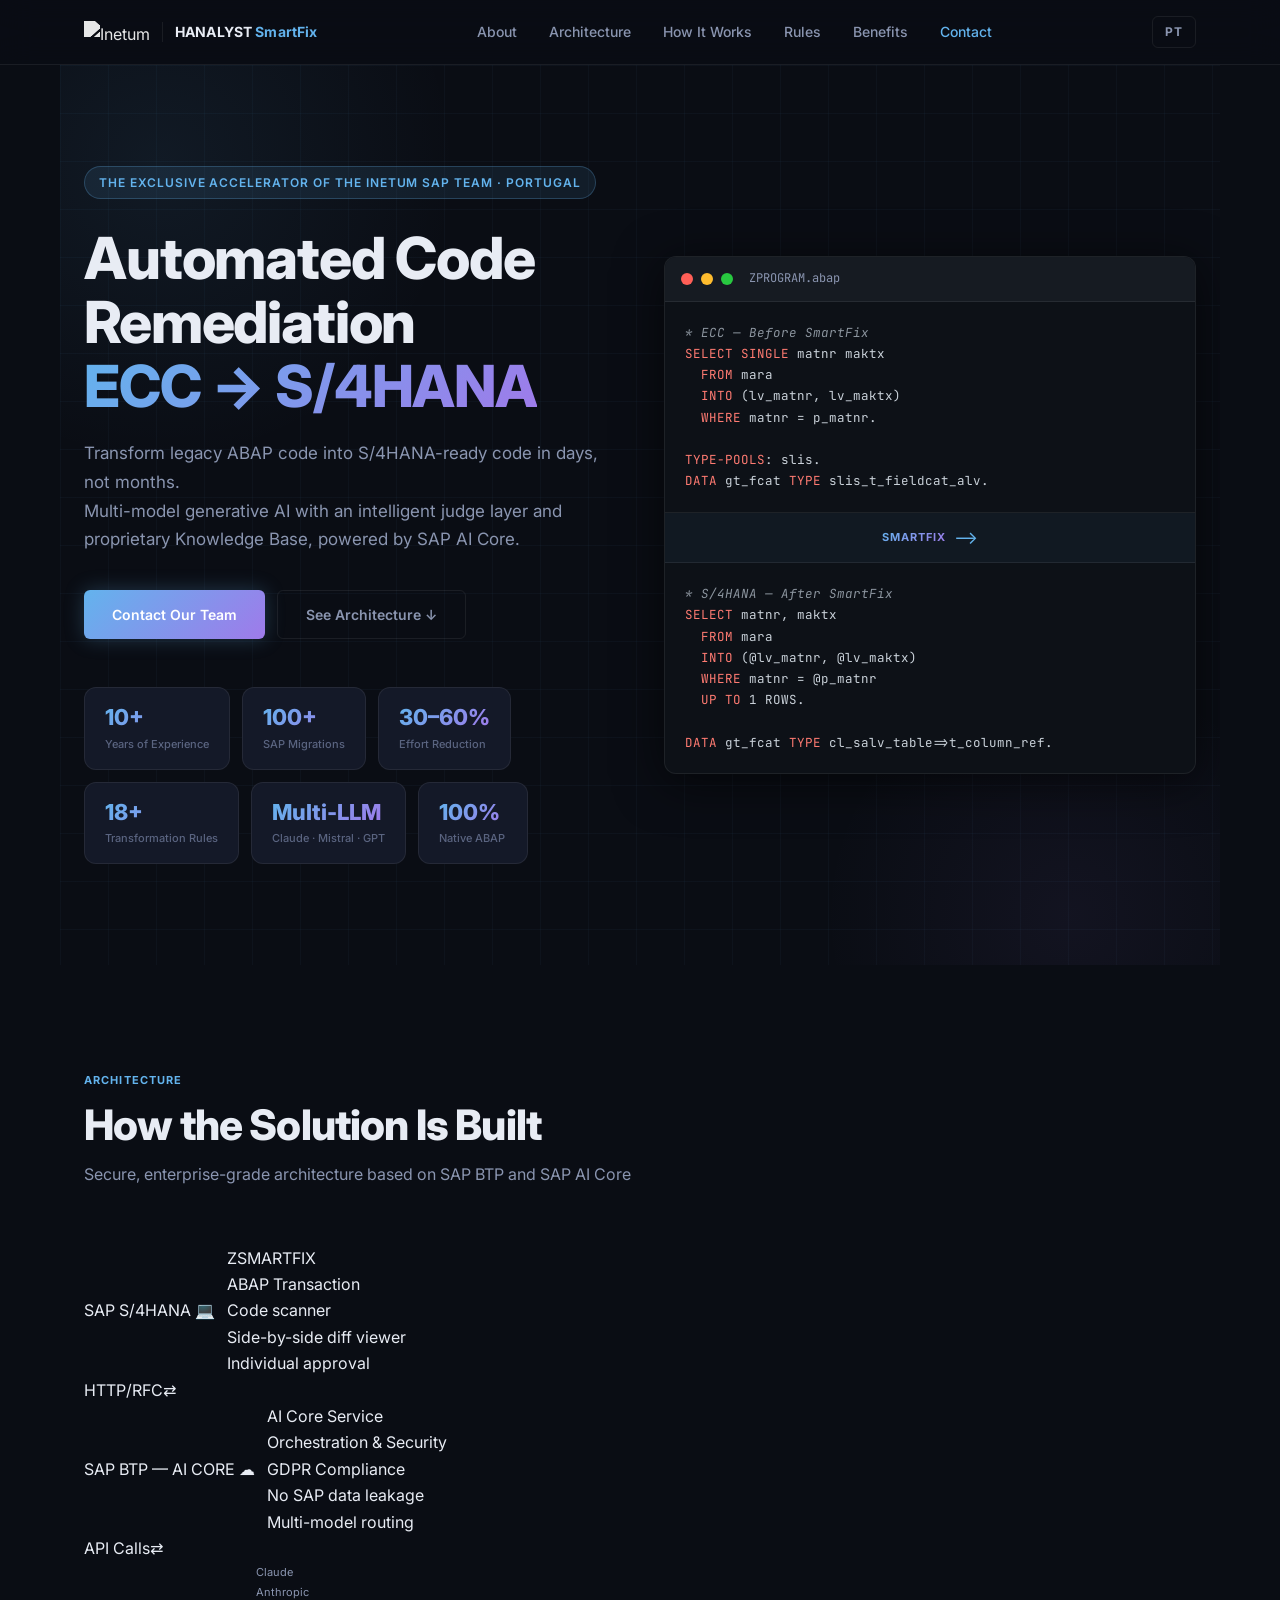
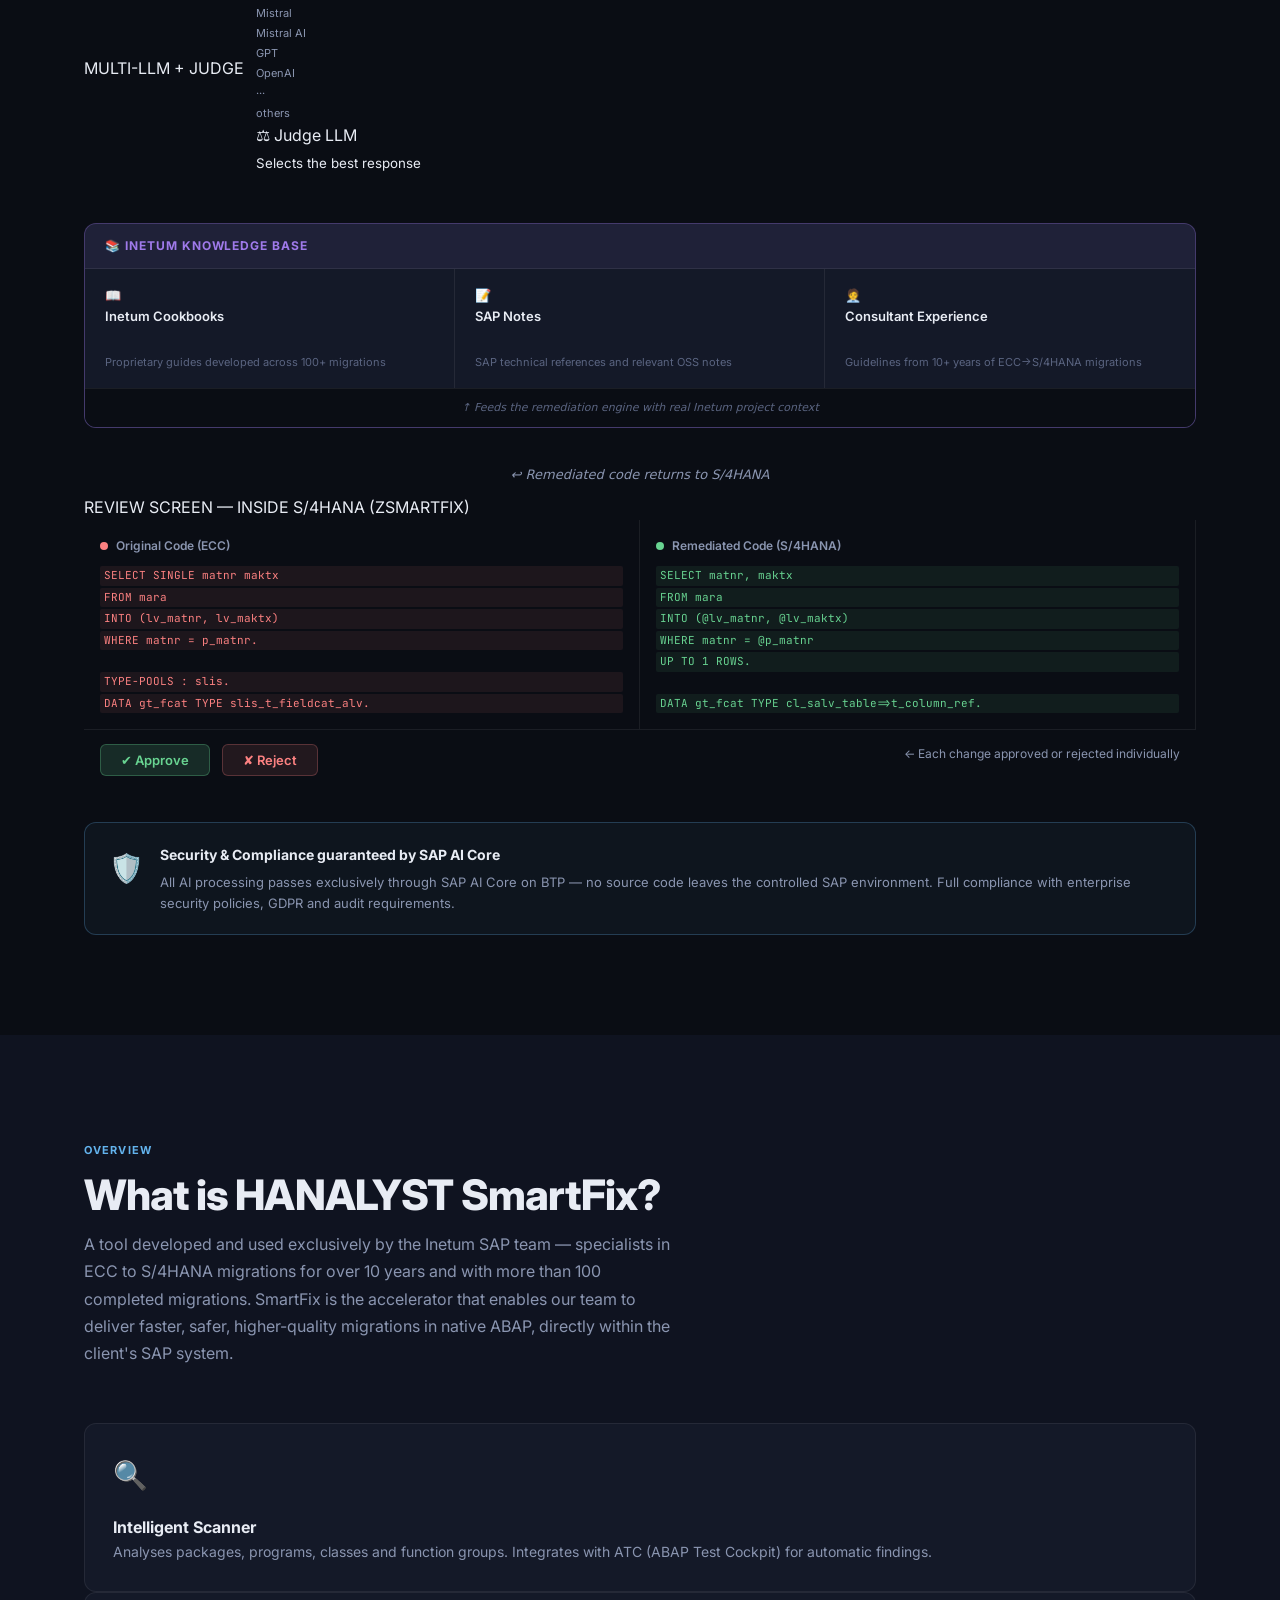
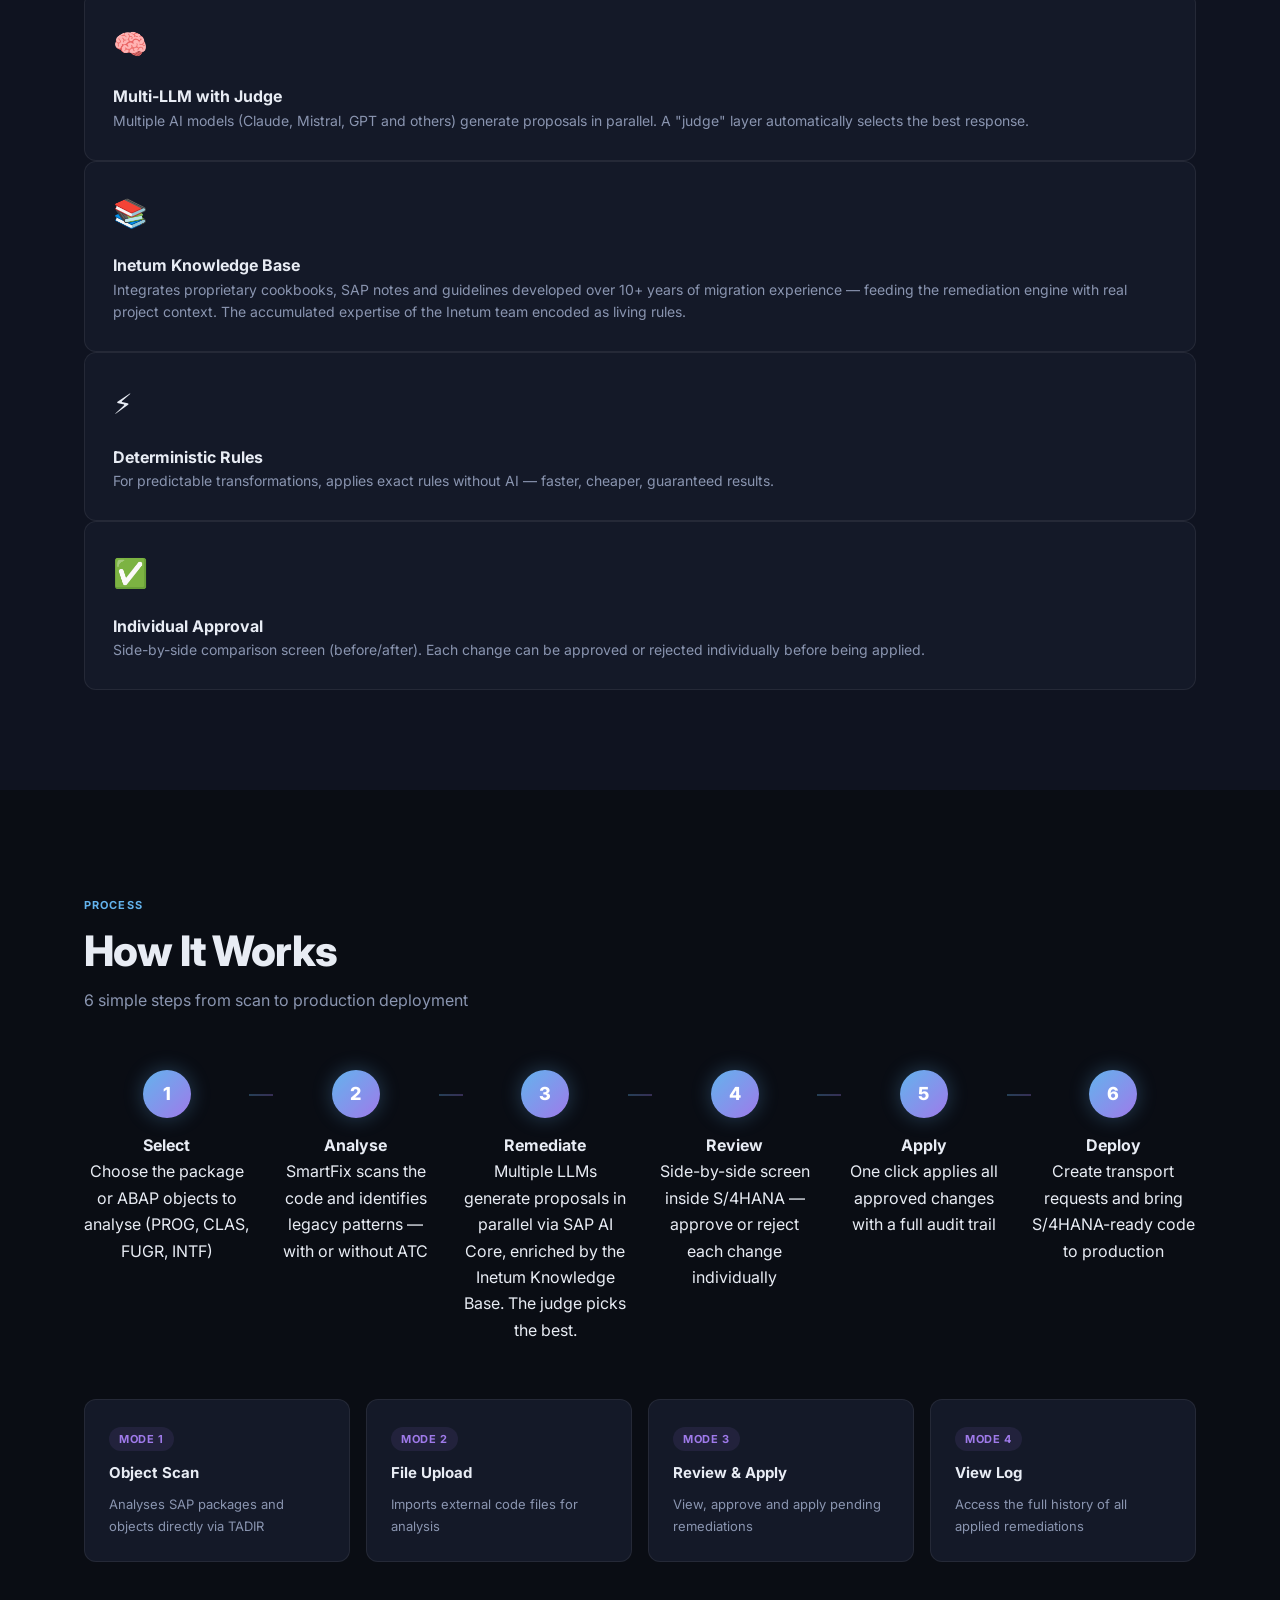
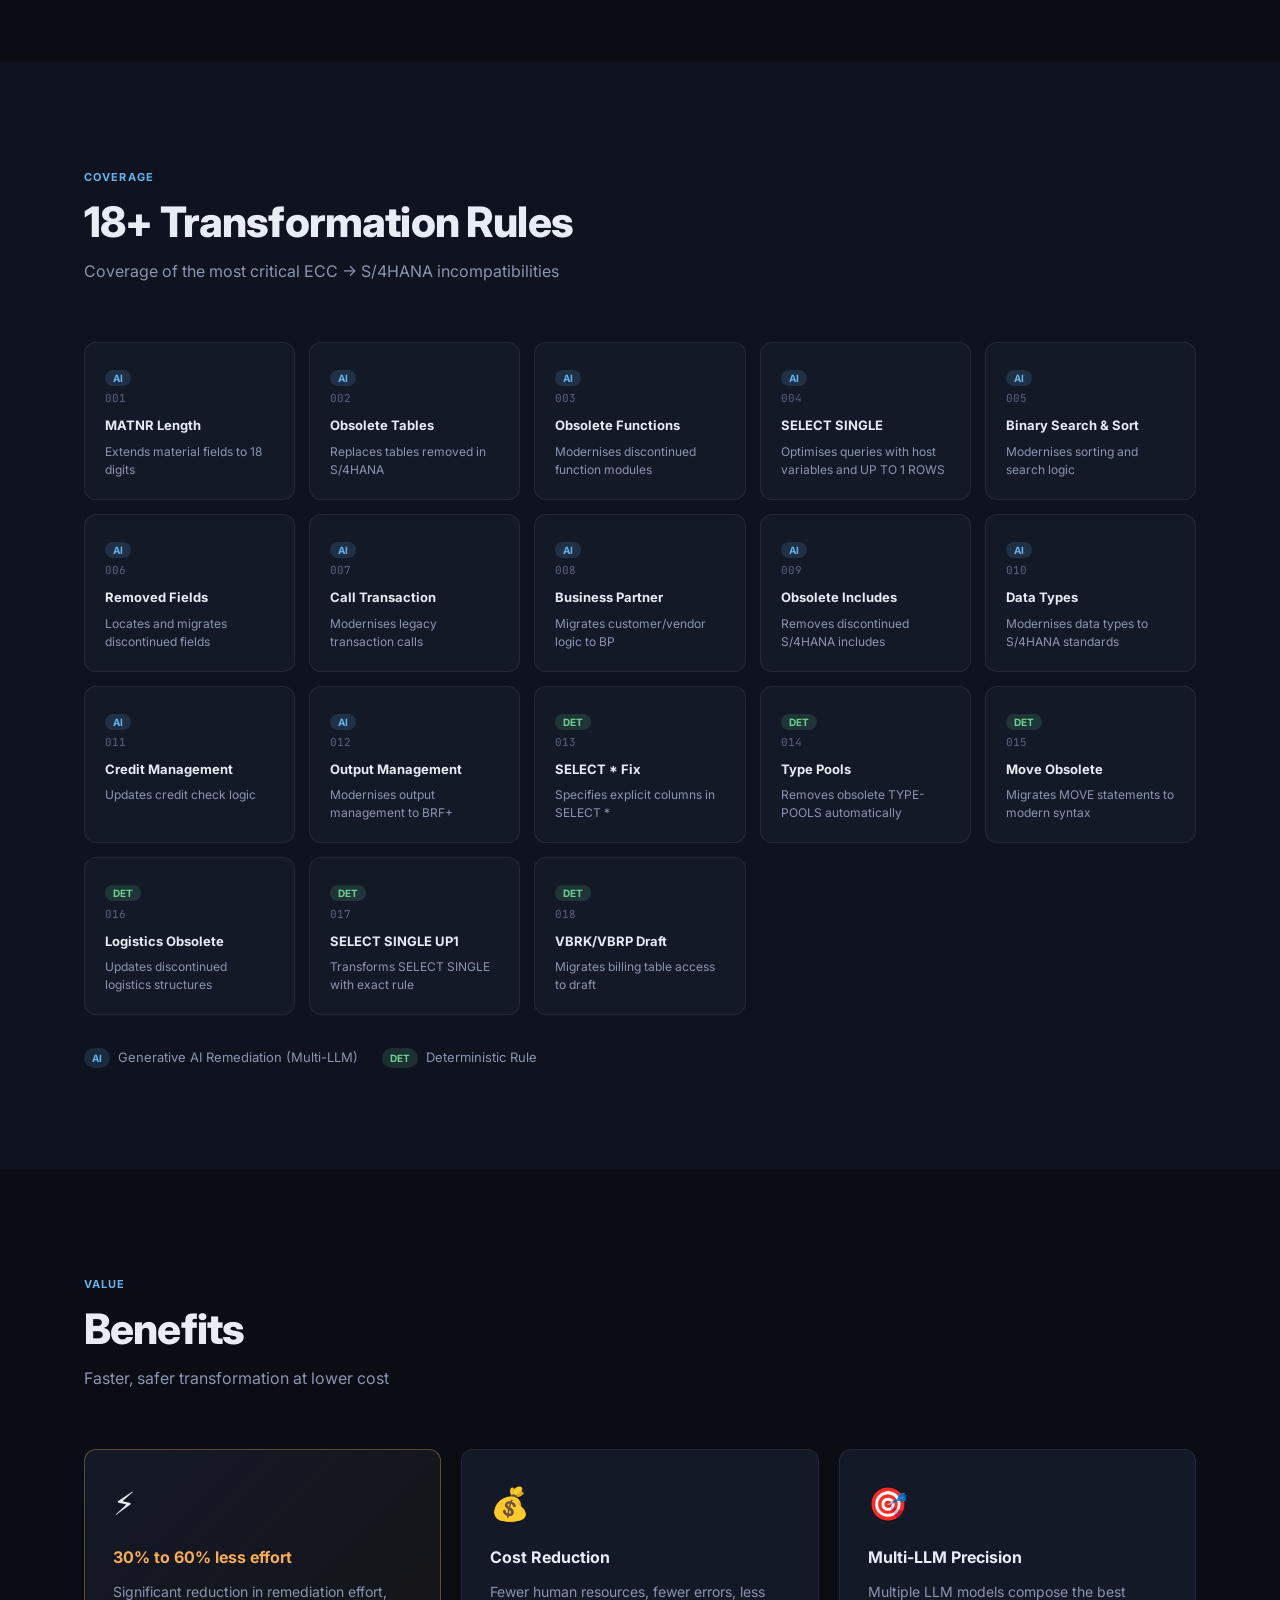
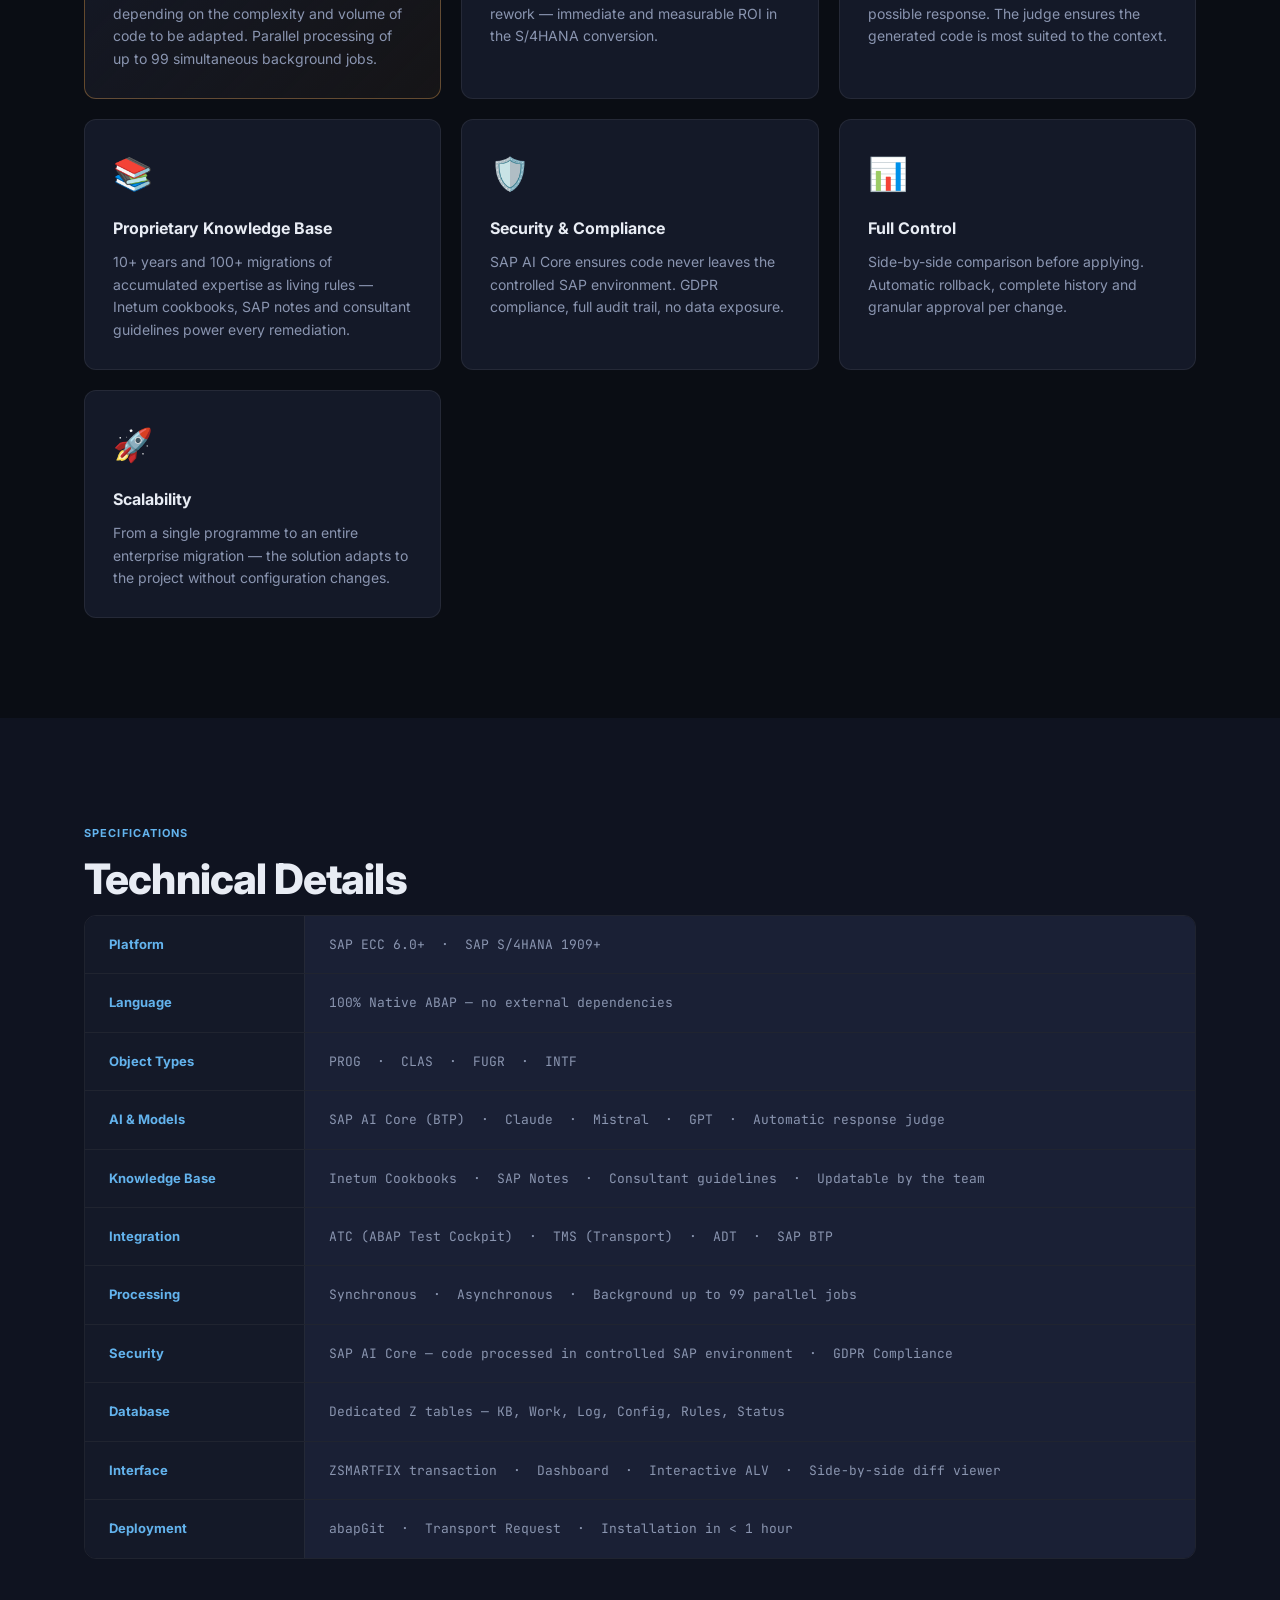
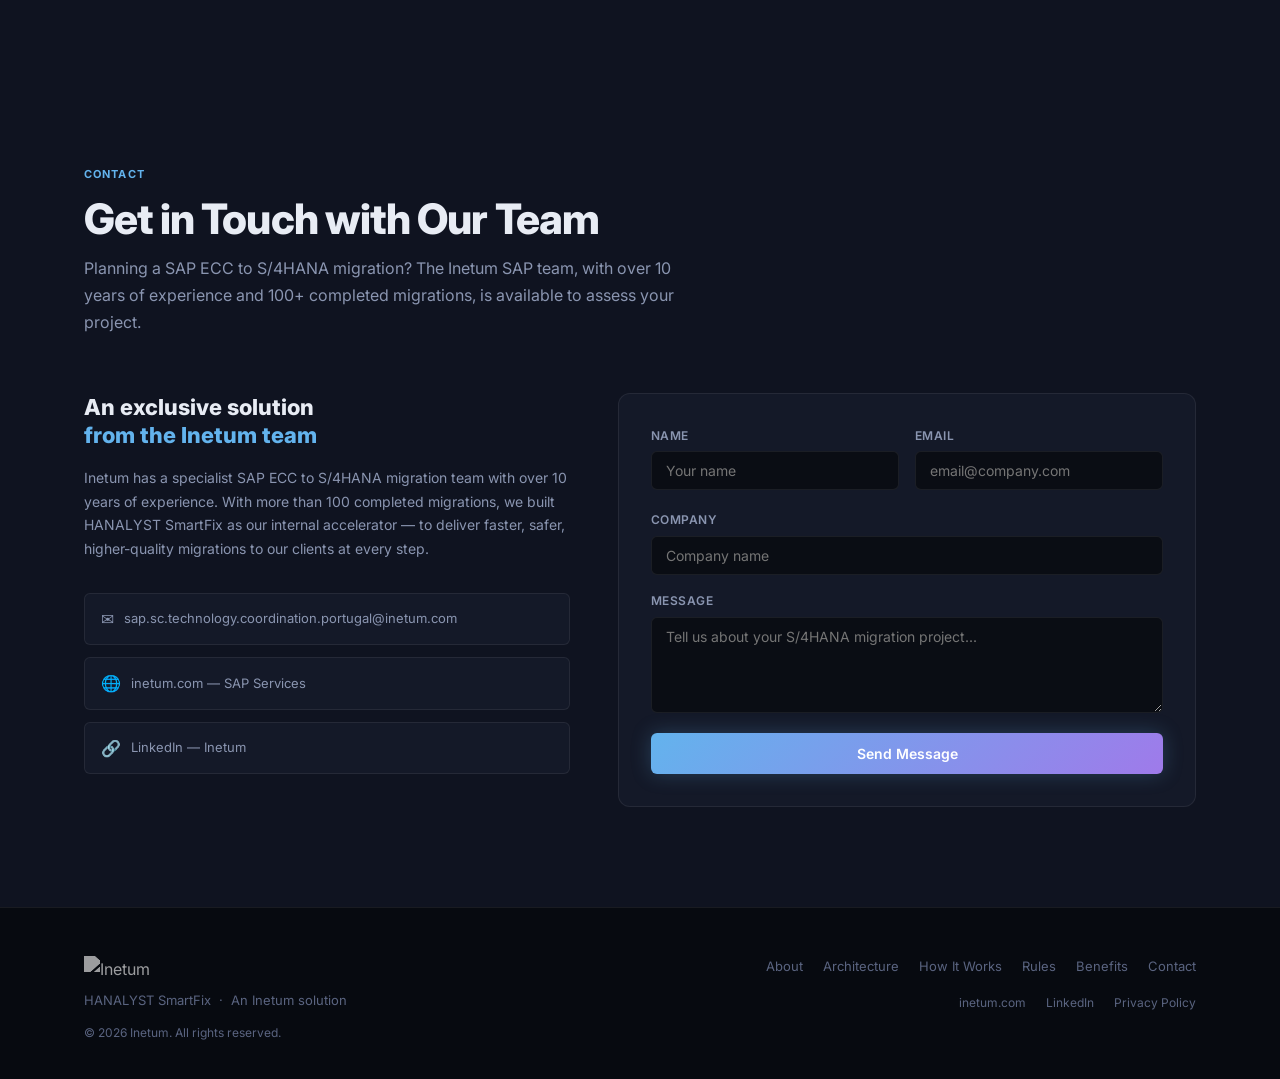
==== commit b473ef7e: "Add files via upload" ====
--- a/index.en.html
+++ b/index.en.html
@@ -1,713 +1,442 @@
-<!DOCTYPE html>
-<html lang="en">
-<head>
-  <meta charset="UTF-8" />
-  <meta name="viewport" content="width=device-width, initial-scale=1.0" />
-  <meta name="description" content="HANALYST SmartFix — Automated ABAP code remediation from ECC to S/4HANA by Inetum" />
-  <title>HANALYST SmartFix — ECC → S/4HANA</title>
-  <link rel="preconnect" href="https://fonts.googleapis.com" />
-  <link rel="preconnect" href="https://fonts.gstatic.com" crossorigin />
-  <link href="https://fonts.googleapis.com/css2?family=Inter:wght@300;400;500;600;700;800&family=JetBrains+Mono:wght@400;600&display=swap" rel="stylesheet" />
-  <link rel="stylesheet" href="styles.css" />
-</head>
-<body>
-
-  <!-- NAV -->
-  <header class="nav">
-    <div class="nav-inner">
-      <a href="#" class="nav-logo">
-        <img src="https://www.inetum.com/content/dam/inetum/navigation/inetum-logo.svg" alt="Inetum" class="nav-logo-img" />
-        <span class="nav-logo-sep"></span>
-        <span class="nav-logo-product">HANALYST <span class="accent">SmartFix</span></span>
-      </a>
-      <nav class="nav-links">
-        <a href="#about">About</a>
-        <a href="#architecture">Architecture</a>
-        <a href="#how">How It Works</a>
-        <a href="#rules">Rules</a>
-        <a href="#benefits">Benefits</a>
-        <a href="#contact">Contact</a>
-      </nav>
-      <a href="index.html" class="lang-switch" title="Mudar para Português">PT</a>
-      <button class="nav-hamburger" aria-label="Menu">&#9776;</button>
-    </div>
-  </header>
-
-  <!-- HERO -->
-  <section class="hero">
-    <div class="hero-bg-grid"></div>
-    <div class="hero-inner">
-      <div class="hero-tag">Developed by Inetum · Portugal</div>
-      <h1 class="hero-title">
-        Automated Code Remediation<br />
-        <span class="gradient-text">ECC → S/4HANA</span>
-      </h1>
-      <p class="hero-sub">
-        Transform legacy ABAP code into S/4HANA-ready code in days, not months.<br />
-        Multi-model generative AI with an intelligent judge layer, powered by SAP AI Core.
-      </p>
-      <div class="hero-actions">
-        <a href="#contact" class="btn btn-primary">Request a Demo</a>
-        <a href="#architecture" class="btn btn-ghost">See Architecture ↓</a>
-      </div>
-      <div class="hero-stats">
-        <div class="stat-pill">
-          <span class="stat-num">30–60%</span>
-          <span class="stat-label">Effort Reduction</span>
-        </div>
-        <div class="stat-pill">
-          <span class="stat-num">18+</span>
-          <span class="stat-label">Transformation Rules</span>
-        </div>
-        <div class="stat-pill">
-          <span class="stat-num">Multi-LLM</span>
-          <span class="stat-label">Claude · Mistral · GPT</span>
-        </div>
-        <div class="stat-pill">
-          <span class="stat-num">100%</span>
-          <span class="stat-label">Native ABAP</span>
-        </div>
-      </div>
-    </div>
-    <div class="hero-code-block">
-      <div class="code-window">
-        <div class="code-bar">
-          <span class="dot red"></span><span class="dot yellow"></span><span class="dot green"></span>
-          <span class="code-filename">ZPROGRAM.abap</span>
-        </div>
-        <pre class="code-before"><span class="code-comment">* ECC — Before SmartFix</span>
-<span class="code-kw">SELECT SINGLE</span> matnr maktx
-  <span class="code-kw">FROM</span> mara
-  <span class="code-kw">INTO</span> (lv_matnr, lv_maktx)
-  <span class="code-kw">WHERE</span> matnr = p_matnr.
-
-<span class="code-kw">TYPE-POOLS</span>: slis.
-<span class="code-kw">DATA</span> gt_fcat <span class="code-kw">TYPE</span> slis_t_fieldcat_alv.</pre>
-        <div class="code-arrow">
-          <span class="arrow-label">SmartFix</span>
-          <span class="arrow-sym">⟶</span>
-        </div>
-        <pre class="code-after"><span class="code-comment">* S/4HANA — After SmartFix</span>
-<span class="code-kw">SELECT SINGLE</span> matnr, maktx
-  <span class="code-kw">FROM</span> mara
-  <span class="code-kw">INTO</span> (@lv_matnr, @lv_maktx)
-  <span class="code-kw">WHERE</span> matnr = @p_matnr
-  <span class="code-kw">UP TO</span> 1 <span class="code-kw">ROWS</span>.
-
-<span class="code-kw">DATA</span> gt_fcat <span class="code-kw">TYPE</span>
-  cl_salv_table=&gt;t_column_ref.</pre>
-      </div>
-    </div>
-  </section>
-
-  <!-- ABOUT -->
-  <section id="about" class="section">
-    <div class="container">
-      <div class="section-label">Overview</div>
-      <h2>What is HANALYST SmartFix?</h2>
-      <p class="section-desc">
-        A solution developed by <strong>Inetum</strong> in pure ABAP that automatically analyses, suggests and applies
-        the remediations required to make ECC code compatible with SAP S/4HANA —
-        directly inside the SAP system, with full control and traceability.
-      </p>
-      <div class="cards-4">
-        <div class="card">
-          <div class="card-icon">&#x1F50D;</div>
-          <h3>Intelligent Scanner</h3>
-          <p>Analyses packages, programs, classes and function groups. Integrates with ATC (ABAP Test Cockpit) for automatic findings.</p>
-        </div>
-        <div class="card">
-          <div class="card-icon">&#x1F9E0;</div>
-          <h3>Multi-LLM with Judge</h3>
-          <p>Multiple AI models (Claude, Mistral, GPT and others) generate proposals in parallel. A "judge" layer automatically selects the best answer.</p>
-        </div>
-        <div class="card">
-          <div class="card-icon">&#x26A1;</div>
-          <h3>Deterministic Rules</h3>
-          <p>For predictable transformations, applies exact rules without AI — faster, cheaper, guaranteed results.</p>
-        </div>
-        <div class="card">
-          <div class="card-icon">&#x2705;</div>
-          <h3>Individual Approval</h3>
-          <p>Side-by-side comparison screen inside S/4HANA. Each change can be individually approved or rejected before being applied.</p>
-        </div>
-      </div>
-    </div>
-  </section>
-
-  <!-- ARCHITECTURE -->
-  <section id="architecture" class="section section-alt">
-    <div class="container">
-      <div class="section-label">Architecture</div>
-      <h2>How the Solution is Built</h2>
-      <p class="section-desc">Secure, enterprise-grade architecture based on SAP BTP and SAP AI Core</p>
-
-      <div class="arch-svg-wrap">
-        <svg viewBox="0 0 960 540" xmlns="http://www.w3.org/2000/svg" class="arch-svg" role="img" aria-label="HANALYST SmartFix Architecture Diagram">
-          <defs>
-            <linearGradient id="gBlue" x1="0%" y1="0%" x2="100%" y2="100%">
-              <stop offset="0%" stop-color="#63b3ed"/><stop offset="100%" stop-color="#4299e1"/>
-            </linearGradient>
-            <linearGradient id="gPurple" x1="0%" y1="0%" x2="100%" y2="100%">
-              <stop offset="0%" stop-color="#9f7aea"/><stop offset="100%" stop-color="#805ad5"/>
-            </linearGradient>
-            <linearGradient id="gOrange" x1="0%" y1="0%" x2="100%" y2="100%">
-              <stop offset="0%" stop-color="#f6ad55"/><stop offset="100%" stop-color="#ed8936"/>
-            </linearGradient>
-            <linearGradient id="gGreen" x1="0%" y1="0%" x2="100%" y2="100%">
-              <stop offset="0%" stop-color="#68d391"/><stop offset="100%" stop-color="#48bb78"/>
-            </linearGradient>
-            <linearGradient id="gArrow1" x1="0%" y1="0%" x2="100%" y2="0%">
-              <stop offset="0%" stop-color="#63b3ed"/><stop offset="100%" stop-color="#9f7aea"/>
-            </linearGradient>
-            <linearGradient id="gArrow2" x1="0%" y1="0%" x2="100%" y2="0%">
-              <stop offset="0%" stop-color="#9f7aea"/><stop offset="100%" stop-color="#f6ad55"/>
-            </linearGradient>
-            <linearGradient id="gReturn" x1="0%" y1="0%" x2="100%" y2="0%">
-              <stop offset="0%" stop-color="#68d391"/><stop offset="100%" stop-color="#63b3ed"/>
-            </linearGradient>
-            <linearGradient id="gBg1" x1="0%" y1="0%" x2="100%" y2="100%">
-              <stop offset="0%" stop-color="#141928"/><stop offset="100%" stop-color="#1a2035"/>
-            </linearGradient>
-            <filter id="glow-orange">
-              <feGaussianBlur stdDeviation="4" result="blur"/>
-              <feMerge><feMergeNode in="blur"/><feMergeNode in="SourceGraphic"/></feMerge>
-            </filter>
-            <marker id="arrowBlue" markerWidth="8" markerHeight="8" refX="6" refY="3" orient="auto">
-              <path d="M0,0 L0,6 L8,3 z" fill="url(#gArrow1)"/>
-            </marker>
-            <marker id="arrowPurple" markerWidth="8" markerHeight="8" refX="6" refY="3" orient="auto">
-              <path d="M0,0 L0,6 L8,3 z" fill="url(#gArrow2)"/>
-            </marker>
-            <marker id="arrowGreen" markerWidth="8" markerHeight="8" refX="6" refY="3" orient="auto">
-              <path d="M0,0 L0,6 L8,3 z" fill="url(#gReturn)"/>
-            </marker>
-          </defs>
-
-          <rect width="960" height="540" fill="#0a0d14" rx="12"/>
-          <pattern id="grid2" width="40" height="40" patternUnits="userSpaceOnUse">
-            <path d="M 40 0 L 0 0 0 40" fill="none" stroke="rgba(99,179,237,0.04)" stroke-width="1"/>
-          </pattern>
-          <rect width="960" height="540" fill="url(#grid2)" rx="12"/>
-          <circle cx="160" cy="160" r="120" fill="rgba(99,179,237,0.05)"/>
-          <circle cx="800" cy="200" r="100" fill="rgba(159,122,234,0.05)"/>
-          <circle cx="480" cy="420" r="80"  fill="rgba(104,211,145,0.04)"/>
-
-          <!-- Box 1: S/4HANA -->
-          <rect x="28" y="48" width="230" height="170" rx="12" fill="url(#gBg1)" stroke="rgba(99,179,237,0.35)" stroke-width="1.5"/>
-          <rect x="28" y="48" width="230" height="4" rx="2" fill="url(#gBlue)"/>
-          <text x="43" y="73" font-family="Inter,sans-serif" font-size="10" font-weight="700" fill="#63b3ed" letter-spacing="1.5">SAP S/4HANA</text>
-          <circle cx="76" cy="130" r="26" fill="rgba(99,179,237,0.12)" stroke="rgba(99,179,237,0.3)" stroke-width="1"/>
-          <text x="76" y="137" font-size="20" text-anchor="middle" font-family="serif">💻</text>
-          <text x="112" y="122" font-family="Inter,sans-serif" font-size="14" font-weight="700" fill="#e8ecf4">ZSMARTFIX</text>
-          <text x="112" y="139" font-family="Inter,sans-serif" font-size="11" fill="#8a95b0">ABAP Transaction</text>
-          <rect x="44" y="160" width="8" height="8" rx="2" fill="#63b3ed" opacity="0.7"/>
-          <text x="58" y="168" font-family="Inter,sans-serif" font-size="10" fill="#8a95b0">Code scanner</text>
-          <rect x="44" y="176" width="8" height="8" rx="2" fill="#63b3ed" opacity="0.7"/>
-          <text x="58" y="184" font-family="Inter,sans-serif" font-size="10" fill="#8a95b0">Side-by-side diff viewer</text>
-          <rect x="44" y="192" width="8" height="8" rx="2" fill="#63b3ed" opacity="0.7"/>
-          <text x="58" y="200" font-family="Inter,sans-serif" font-size="10" fill="#8a95b0">Individual approval</text>
-
-          <!-- Arrow 1→2 -->
-          <line x1="260" y1="133" x2="328" y2="133" stroke="url(#gArrow1)" stroke-width="2" marker-end="url(#arrowBlue)"/>
-          <text x="294" y="124" font-family="Inter,sans-serif" font-size="9" fill="#8a95b0" text-anchor="middle">HTTP/RFC</text>
-          <line x1="328" y1="120" x2="260" y2="120" stroke="url(#gReturn)" stroke-width="1.5" stroke-dasharray="4 3" marker-end="url(#arrowGreen)" opacity="0.6"/>
-
-          <!-- Box 2: BTP AI Core -->
-          <rect x="332" y="48" width="230" height="170" rx="12" fill="url(#gBg1)" stroke="rgba(159,122,234,0.35)" stroke-width="1.5"/>
-          <rect x="332" y="48" width="230" height="4" rx="2" fill="url(#gPurple)"/>
-          <text x="347" y="73" font-family="Inter,sans-serif" font-size="10" font-weight="700" fill="#9f7aea" letter-spacing="1.5">SAP BTP — AI CORE</text>
-          <circle cx="380" cy="130" r="26" fill="rgba(159,122,234,0.12)" stroke="rgba(159,122,234,0.3)" stroke-width="1"/>
-          <text x="380" y="137" font-size="20" text-anchor="middle" font-family="serif">☁️</text>
-          <text x="416" y="122" font-family="Inter,sans-serif" font-size="14" font-weight="700" fill="#e8ecf4">AI Core Service</text>
-          <text x="416" y="139" font-family="Inter,sans-serif" font-size="11" fill="#8a95b0">Orchestration &amp; Security</text>
-          <rect x="348" y="160" width="8" height="8" rx="2" fill="#9f7aea" opacity="0.7"/>
-          <text x="362" y="168" font-family="Inter,sans-serif" font-size="10" fill="#8a95b0">GDPR Compliance</text>
-          <rect x="348" y="176" width="8" height="8" rx="2" fill="#9f7aea" opacity="0.7"/>
-          <text x="362" y="184" font-family="Inter,sans-serif" font-size="10" fill="#8a95b0">No SAP data leakage</text>
-          <rect x="348" y="192" width="8" height="8" rx="2" fill="#9f7aea" opacity="0.7"/>
-          <text x="362" y="200" font-family="Inter,sans-serif" font-size="10" fill="#8a95b0">Multi-model routing</text>
-
-          <!-- Arrow 2→3 -->
-          <line x1="564" y1="133" x2="632" y2="133" stroke="url(#gArrow2)" stroke-width="2" marker-end="url(#arrowPurple)"/>
-          <text x="598" y="124" font-family="Inter,sans-serif" font-size="9" fill="#8a95b0" text-anchor="middle">API Calls</text>
-          <line x1="632" y1="120" x2="564" y2="120" stroke="url(#gReturn)" stroke-width="1.5" stroke-dasharray="4 3" marker-end="url(#arrowGreen)" opacity="0.6"/>
-
-          <!-- Box 3: Multi-LLM -->
-          <rect x="636" y="48" width="296" height="170" rx="12" fill="url(#gBg1)" stroke="rgba(246,173,85,0.35)" stroke-width="1.5"/>
-          <rect x="636" y="48" width="296" height="4" rx="2" fill="url(#gOrange)"/>
-          <text x="651" y="73" font-family="Inter,sans-serif" font-size="10" font-weight="700" fill="#f6ad55" letter-spacing="1.5">MULTI-LLM + JUDGE</text>
-          <rect x="651" y="84" width="58" height="38" rx="8" fill="rgba(99,179,237,0.1)" stroke="rgba(99,179,237,0.35)" stroke-width="1"/>
-          <circle cx="665" cy="97" r="5" fill="#63b3ed"/>
-          <text x="674" y="101" font-family="Inter,sans-serif" font-size="10" font-weight="700" fill="#63b3ed">Claude</text>
-          <text x="659" y="115" font-family="Inter,sans-serif" font-size="8" fill="#8a95b0">Anthropic</text>
-          <rect x="717" y="84" width="58" height="38" rx="8" fill="rgba(159,122,234,0.1)" stroke="rgba(159,122,234,0.35)" stroke-width="1"/>
-          <circle cx="731" cy="97" r="5" fill="#9f7aea"/>
-          <text x="740" y="101" font-family="Inter,sans-serif" font-size="10" font-weight="700" fill="#9f7aea">Mistral</text>
-          <text x="724" y="115" font-family="Inter,sans-serif" font-size="8" fill="#8a95b0">Mistral AI</text>
-          <rect x="783" y="84" width="58" height="38" rx="8" fill="rgba(104,211,145,0.1)" stroke="rgba(104,211,145,0.35)" stroke-width="1"/>
-          <circle cx="797" cy="97" r="5" fill="#68d391"/>
-          <text x="806" y="101" font-family="Inter,sans-serif" font-size="10" font-weight="700" fill="#68d391">GPT</text>
-          <text x="788" y="115" font-family="Inter,sans-serif" font-size="8" fill="#8a95b0">OpenAI</text>
-          <rect x="849" y="84" width="68" height="38" rx="8" fill="rgba(255,255,255,0.04)" stroke="rgba(255,255,255,0.1)" stroke-width="1"/>
-          <text x="883" y="99" font-family="Inter,sans-serif" font-size="11" fill="#5a6480" text-anchor="middle">···</text>
-          <text x="883" y="115" font-family="Inter,sans-serif" font-size="8" fill="#5a6480" text-anchor="middle">others</text>
-          <line x1="680" y1="122" x2="780" y2="148" stroke="#f6ad55" stroke-width="1" opacity="0.4"/>
-          <line x1="746" y1="122" x2="790" y2="148" stroke="#f6ad55" stroke-width="1" opacity="0.4"/>
-          <line x1="812" y1="122" x2="800" y2="148" stroke="#f6ad55" stroke-width="1" opacity="0.4"/>
-          <line x1="870" y1="122" x2="810" y2="148" stroke="#f6ad55" stroke-width="1" opacity="0.4"/>
-          <rect x="720" y="148" width="192" height="52" rx="8" fill="rgba(246,173,85,0.1)" stroke="rgba(246,173,85,0.45)" stroke-width="1.5" filter="url(#glow-orange)"/>
-          <text x="740" y="170" font-size="16" font-family="serif">⚖️</text>
-          <text x="762" y="168" font-family="Inter,sans-serif" font-size="12" font-weight="700" fill="#f6ad55">Judge (LLM)</text>
-          <text x="762" y="183" font-family="Inter,sans-serif" font-size="10" fill="#8a95b0">Selects the best response</text>
-
-          <!-- Return arc -->
-          <path d="M 816 200 Q 816 240 480 240 Q 144 240 143 200" fill="none" stroke="url(#gReturn)" stroke-width="2" stroke-dasharray="6 3" marker-end="url(#arrowGreen)"/>
-          <rect x="355" y="228" width="250" height="20" rx="4" fill="rgba(104,211,145,0.08)"/>
-          <text x="480" y="242" font-family="Inter,sans-serif" font-size="10" fill="#68d391" text-anchor="middle" font-weight="600">↩ Remediated code returns to S/4HANA</text>
-
-          <!-- Review screen -->
-          <rect x="28" y="278" width="904" height="230" rx="12" fill="url(#gBg1)" stroke="rgba(104,211,145,0.3)" stroke-width="1.5"/>
-          <rect x="28" y="278" width="904" height="4" rx="2" fill="url(#gGreen)"/>
-          <text x="44" y="303" font-family="Inter,sans-serif" font-size="10" font-weight="700" fill="#68d391" letter-spacing="1.5">REVIEW SCREEN — INSIDE S/4HANA (ZSMARTFIX)</text>
-          <line x1="480" y1="316" x2="480" y2="490" stroke="rgba(255,255,255,0.07)" stroke-width="1"/>
-
-          <!-- Left: Original ECC -->
-          <rect x="44" y="316" width="420" height="24" rx="4" fill="rgba(252,129,129,0.07)"/>
-          <circle cx="60" cy="328" r="5" fill="#fc8181"/>
-          <text x="72" y="332" font-family="Inter,sans-serif" font-size="11" font-weight="600" fill="#fc8181">Original Code (ECC)</text>
-          <rect x="44" y="348" width="420" height="130" rx="6" fill="rgba(0,0,0,0.25)"/>
-          <text x="60" y="368" font-family="'JetBrains Mono',monospace" font-size="11" fill="#ff7b72">SELECT SINGLE</text>
-          <text x="172" y="368" font-family="'JetBrains Mono',monospace" font-size="11" fill="#c9d1d9"> matnr maktx</text>
-          <text x="60" y="386" font-family="'JetBrains Mono',monospace" font-size="11" fill="#ff7b72">  FROM</text>
-          <text x="107" y="386" font-family="'JetBrains Mono',monospace" font-size="11" fill="#c9d1d9"> mara</text>
-          <text x="60" y="404" font-family="'JetBrains Mono',monospace" font-size="11" fill="#ff7b72">  INTO</text>
-          <text x="107" y="404" font-family="'JetBrains Mono',monospace" font-size="11" fill="#c9d1d9"> (lv_matnr, lv_maktx)</text>
-          <text x="60" y="422" font-family="'JetBrains Mono',monospace" font-size="11" fill="#ff7b72">  WHERE</text>
-          <text x="115" y="422" font-family="'JetBrains Mono',monospace" font-size="11" fill="#c9d1d9"> matnr = p_matnr.</text>
-          <text x="60" y="448" font-family="'JetBrains Mono',monospace" font-size="11" fill="#ff7b72">TYPE-POOLS</text>
-          <text x="152" y="448" font-family="'JetBrains Mono',monospace" font-size="11" fill="#c9d1d9">: slis.</text>
-          <text x="60" y="466" font-family="'JetBrains Mono',monospace" font-size="11" fill="#ff7b72">DATA</text>
-          <text x="91" y="466" font-family="'JetBrains Mono',monospace" font-size="11" fill="#c9d1d9"> gt_fcat </text>
-          <text x="155" y="466" font-family="'JetBrains Mono',monospace" font-size="11" fill="#ff7b72">TYPE</text>
-          <text x="183" y="466" font-family="'JetBrains Mono',monospace" font-size="11" fill="#c9d1d9"> slis_t_fieldcat_alv.</text>
-
-          <!-- Right: Remediated S/4HANA -->
-          <rect x="496" y="316" width="420" height="24" rx="4" fill="rgba(104,211,145,0.07)"/>
-          <circle cx="512" cy="328" r="5" fill="#68d391"/>
-          <text x="524" y="332" font-family="Inter,sans-serif" font-size="11" font-weight="600" fill="#68d391">Remediated Code (S/4HANA)</text>
-          <rect x="496" y="348" width="420" height="130" rx="6" fill="rgba(0,0,0,0.25)"/>
-          <text x="512" y="368" font-family="'JetBrains Mono',monospace" font-size="11" fill="#ff7b72">SELECT SINGLE</text>
-          <text x="624" y="368" font-family="'JetBrains Mono',monospace" font-size="11" fill="#68d391"> matnr, maktx</text>
-          <text x="512" y="386" font-family="'JetBrains Mono',monospace" font-size="11" fill="#ff7b72">  FROM</text>
-          <text x="559" y="386" font-family="'JetBrains Mono',monospace" font-size="11" fill="#c9d1d9"> mara</text>
-          <text x="512" y="404" font-family="'JetBrains Mono',monospace" font-size="11" fill="#ff7b72">  INTO</text>
-          <text x="559" y="404" font-family="'JetBrains Mono',monospace" font-size="11" fill="#68d391"> (@lv_matnr, @lv_maktx)</text>
-          <text x="512" y="422" font-family="'JetBrains Mono',monospace" font-size="11" fill="#ff7b72">  WHERE</text>
-          <text x="567" y="422" font-family="'JetBrains Mono',monospace" font-size="11" fill="#68d391"> matnr = @p_matnr</text>
-          <text x="512" y="440" font-family="'JetBrains Mono',monospace" font-size="11" fill="#ff7b72">  UP TO</text>
-          <text x="563" y="440" font-family="'JetBrains Mono',monospace" font-size="11" fill="#68d391"> 1 </text>
-          <text x="584" y="440" font-family="'JetBrains Mono',monospace" font-size="11" fill="#ff7b72">ROWS</text>
-          <text x="625" y="440" font-family="'JetBrains Mono',monospace" font-size="11" fill="#c9d1d9">.</text>
-          <text x="512" y="458" font-family="'JetBrains Mono',monospace" font-size="11" fill="#ff7b72">DATA</text>
-          <text x="543" y="458" font-family="'JetBrains Mono',monospace" font-size="11" fill="#c9d1d9"> gt_fcat </text>
-          <text x="607" y="458" font-family="'JetBrains Mono',monospace" font-size="11" fill="#ff7b72">TYPE</text>
-          <text x="635" y="458" font-family="'JetBrains Mono',monospace" font-size="11" fill="#68d391"> cl_salv_table=&gt;t_column_ref.</text>
-
-          <!-- Buttons -->
-          <rect x="44" y="492" width="110" height="28" rx="6" fill="rgba(104,211,145,0.15)" stroke="rgba(104,211,145,0.4)" stroke-width="1"/>
-          <text x="99" y="510" font-family="Inter,sans-serif" font-size="11" font-weight="700" fill="#68d391" text-anchor="middle">✔ Approve</text>
-          <rect x="164" y="492" width="110" height="28" rx="6" fill="rgba(252,129,129,0.1)" stroke="rgba(252,129,129,0.35)" stroke-width="1"/>
-          <text x="219" y="510" font-family="Inter,sans-serif" font-size="11" font-weight="700" fill="#fc8181" text-anchor="middle">✘ Reject</text>
-          <text x="310" y="510" font-family="Inter,sans-serif" font-size="10" fill="#5a6480">← Each change approved or rejected individually</text>
-        </svg>
-      </div>
-
-      <!-- Security badge -->
-      <div class="security-banner">
-        <div class="security-icon">&#x1F6E1;</div>
-        <div class="security-text">
-          <strong>Security &amp; Compliance guaranteed by SAP AI Core</strong>
-          <p>All AI processing goes exclusively through SAP AI Core on BTP — no source code ever leaves the controlled SAP environment. Full compliance with enterprise security policies, GDPR and audit requirements.</p>
-        </div>
-      </div>
-
-    </div>
-  </section>
-
-  <!-- HOW IT WORKS -->
-  <section id="how" class="section">
-    <div class="container">
-      <div class="section-label">Process</div>
-      <h2>How It Works</h2>
-      <p class="section-desc">6 simple steps from scan to production deployment</p>
-      <div class="steps">
-        <div class="step">
-          <div class="step-num">1</div>
-          <div class="step-body">
-            <h4>Select</h4>
-            <p>Choose the package or ABAP objects to analyse (PROG, CLAS, FUGR, INTF)</p>
-          </div>
-        </div>
-        <div class="step-connector"></div>
-        <div class="step">
-          <div class="step-num">2</div>
-          <div class="step-body">
-            <h4>Scan</h4>
-            <p>SmartFix scans the code and identifies legacy patterns — with or without ATC</p>
-          </div>
-        </div>
-        <div class="step-connector"></div>
-        <div class="step">
-          <div class="step-num">3</div>
-          <div class="step-body">
-            <h4>Remediate</h4>
-            <p>Multiple LLMs generate proposals via SAP AI Core in parallel. The judge picks the best.</p>
-          </div>
-        </div>
-        <div class="step-connector"></div>
-        <div class="step">
-          <div class="step-num">4</div>
-          <div class="step-body">
-            <h4>Review</h4>
-            <p>Side-by-side screen inside S/4HANA — approve or reject each change individually</p>
-          </div>
-        </div>
-        <div class="step-connector"></div>
-        <div class="step">
-          <div class="step-num">5</div>
-          <div class="step-body">
-            <h4>Apply</h4>
-            <p>One click applies all approved changes with a complete audit trail</p>
-          </div>
-        </div>
-        <div class="step-connector"></div>
-        <div class="step">
-          <div class="step-num">6</div>
-          <div class="step-body">
-            <h4>Deploy</h4>
-            <p>Create transport requests and bring S/4HANA-ready code to production</p>
-          </div>
-        </div>
-      </div>
-
-      <div class="modes-grid">
-        <div class="mode-card">
-          <span class="mode-num">Mode 1</span>
-          <h4>Object Scan</h4>
-          <p>Analyses SAP packages and objects directly via TADIR</p>
-        </div>
-        <div class="mode-card">
-          <span class="mode-num">Mode 2</span>
-          <h4>File Upload</h4>
-          <p>Imports external code files for analysis</p>
-        </div>
-        <div class="mode-card">
-          <span class="mode-num">Mode 3</span>
-          <h4>Review &amp; Apply</h4>
-          <p>View, approve and apply pending remediations</p>
-        </div>
-        <div class="mode-card">
-          <span class="mode-num">Mode 4</span>
-          <h4>View Log</h4>
-          <p>Browse the complete history of all executions</p>
-        </div>
-      </div>
-    </div>
-  </section>
-
-  <!-- RULES -->
-  <section id="rules" class="section section-alt">
-    <div class="container">
-      <div class="section-label">Coverage</div>
-      <h2>18 Transformation Rules</h2>
-      <p class="section-desc">Full coverage of the most critical ECC → S/4HANA incompatibilities</p>
-      <div class="rules-grid">
-        <div class="rule-card ai">
-          <div class="rule-badge">AI</div>
-          <span class="rule-id">001</span>
-          <h4>MATNR Length</h4>
-          <p>Extends material number fields to 18 digits</p>
-        </div>
-        <div class="rule-card ai">
-          <div class="rule-badge">AI</div>
-          <span class="rule-id">002</span>
-          <h4>Obsolete Tables</h4>
-          <p>Replaces tables removed in S/4HANA</p>
-        </div>
-        <div class="rule-card ai">
-          <div class="rule-badge">AI</div>
-          <span class="rule-id">003</span>
-          <h4>Obsolete Functions</h4>
-          <p>Modernises discontinued function modules</p>
-        </div>
-        <div class="rule-card ai">
-          <div class="rule-badge">AI</div>
-          <span class="rule-id">004</span>
-          <h4>SELECT SINGLE</h4>
-          <p>Optimises queries with host variables and UP TO 1 ROWS</p>
-        </div>
-        <div class="rule-card ai">
-          <div class="rule-badge">AI</div>
-          <span class="rule-id">005</span>
-          <h4>Binary Search &amp; Sort</h4>
-          <p>Modernises sorting and binary search logic</p>
-        </div>
-        <div class="rule-card ai">
-          <div class="rule-badge">AI</div>
-          <span class="rule-id">006</span>
-          <h4>Removed Fields</h4>
-          <p>Locates and migrates discontinued fields</p>
-        </div>
-        <div class="rule-card ai">
-          <div class="rule-badge">AI</div>
-          <span class="rule-id">007</span>
-          <h4>Call Transaction</h4>
-          <p>Modernises legacy transaction calls</p>
-        </div>
-        <div class="rule-card ai">
-          <div class="rule-badge">AI</div>
-          <span class="rule-id">008</span>
-          <h4>Business Partner</h4>
-          <p>Migrates customer/vendor logic to Business Partner</p>
-        </div>
-        <div class="rule-card ai">
-          <div class="rule-badge">AI</div>
-          <span class="rule-id">009</span>
-          <h4>Obsolete Includes</h4>
-          <p>Removes includes discontinued in S/4HANA</p>
-        </div>
-        <div class="rule-card ai">
-          <div class="rule-badge">AI</div>
-          <span class="rule-id">010</span>
-          <h4>Data Types</h4>
-          <p>Modernises data types to S/4HANA standards</p>
-        </div>
-        <div class="rule-card ai">
-          <div class="rule-badge">AI</div>
-          <span class="rule-id">011</span>
-          <h4>Credit Management</h4>
-          <p>Updates credit check logic for S/4HANA</p>
-        </div>
-        <div class="rule-card ai">
-          <div class="rule-badge">AI</div>
-          <span class="rule-id">012</span>
-          <h4>Output Management</h4>
-          <p>Modernises output management to BRF+</p>
-        </div>
-        <div class="rule-card det">
-          <div class="rule-badge det-badge">DET</div>
-          <span class="rule-id">013</span>
-          <h4>SELECT * Fix</h4>
-          <p>Specifies explicit columns in SELECT *</p>
-        </div>
-        <div class="rule-card det">
-          <div class="rule-badge det-badge">DET</div>
-          <span class="rule-id">014</span>
-          <h4>Type Pools</h4>
-          <p>Automatically removes obsolete TYPE-POOLS</p>
-        </div>
-        <div class="rule-card det">
-          <div class="rule-badge det-badge">DET</div>
-          <span class="rule-id">015</span>
-          <h4>Move Obsolete</h4>
-          <p>Migrates MOVE statements to modern syntax</p>
-        </div>
-        <div class="rule-card det">
-          <div class="rule-badge det-badge">DET</div>
-          <span class="rule-id">016</span>
-          <h4>Logistics Obsolete</h4>
-          <p>Updates discontinued logistics structures</p>
-        </div>
-        <div class="rule-card det">
-          <div class="rule-badge det-badge">DET</div>
-          <span class="rule-id">017</span>
-          <h4>SELECT SINGLE UP1</h4>
-          <p>Transforms SELECT SINGLE with an exact rule</p>
-        </div>
-        <div class="rule-card det">
-          <div class="rule-badge det-badge">DET</div>
-          <span class="rule-id">018</span>
-          <h4>VBRK/VBRP Draft</h4>
-          <p>Migrates billing table access to draft API</p>
-        </div>
-      </div>
-      <div class="rules-legend">
-        <span class="legend-item"><span class="badge-mini ai-mini">AI</span> Generative AI Remediation (Multi-LLM)</span>
-        <span class="legend-item"><span class="badge-mini det-mini">DET</span> Deterministic Rule</span>
-      </div>
-    </div>
-  </section>
-
-  <!-- BENEFITS -->
-  <section id="benefits" class="section">
-    <div class="container">
-      <div class="section-label">Value</div>
-      <h2>Benefits</h2>
-      <p class="section-desc">Faster, safer and lower-cost transformation</p>
-      <div class="benefits-grid">
-        <div class="benefit-card benefit-highlight">
-          <div class="benefit-icon">&#x26A1;</div>
-          <h4>30% to 60% less effort</h4>
-          <p>Significant reduction in remediation effort, depending on the complexity and volume of code to adapt. Parallel processing of up to 99 simultaneous background jobs.</p>
-        </div>
-        <div class="benefit-card">
-          <div class="benefit-icon">&#x1F4B0;</div>
-          <h4>Cost Reduction</h4>
-          <p>Fewer human resources, fewer errors, less rework — immediate and measurable ROI on your S/4HANA conversion.</p>
-        </div>
-        <div class="benefit-card">
-          <div class="benefit-icon">&#x1F3AF;</div>
-          <h4>Multi-LLM Precision</h4>
-          <p>Multiple LLM models compose the best possible answer. The judge ensures the generated code is the most appropriate for each context.</p>
-        </div>
-        <div class="benefit-card">
-          <div class="benefit-icon">&#x1F6E1;</div>
-          <h4>Security &amp; Compliance</h4>
-          <p>SAP AI Core ensures code never leaves the controlled SAP environment. GDPR compliance, complete audit trail and no data exposure.</p>
-        </div>
-        <div class="benefit-card">
-          <div class="benefit-icon">&#x1F4CA;</div>
-          <h4>Full Control</h4>
-          <p>Side-by-side comparison before applying. Automatic rollback, complete history and granular per-change approval.</p>
-        </div>
-        <div class="benefit-card">
-          <div class="benefit-icon">&#x1F680;</div>
-          <h4>Scalability</h4>
-          <p>From a single program to an entire corporate migration — the solution adapts to your project without configuration changes.</p>
-        </div>
-      </div>
-    </div>
-  </section>
-
-  <!-- SPECS -->
-  <section id="specs" class="section section-alt">
-    <div class="container">
-      <div class="section-label">Specifications</div>
-      <h2>Technical Details</h2>
-      <div class="specs-table">
-        <div class="spec-row">
-          <div class="spec-key">Platform</div>
-          <div class="spec-val">SAP ECC 6.0+ &nbsp;·&nbsp; SAP S/4HANA 1909+</div>
-        </div>
-        <div class="spec-row">
-          <div class="spec-key">Language</div>
-          <div class="spec-val">100% Native ABAP — no external dependencies</div>
-        </div>
-        <div class="spec-row">
-          <div class="spec-key">Object Types</div>
-          <div class="spec-val">PROG &nbsp;·&nbsp; CLAS &nbsp;·&nbsp; FUGR &nbsp;·&nbsp; INTF</div>
-        </div>
-        <div class="spec-row">
-          <div class="spec-key">AI &amp; Models</div>
-          <div class="spec-val">SAP AI Core (BTP) &nbsp;·&nbsp; Claude &nbsp;·&nbsp; Mistral &nbsp;·&nbsp; GPT &nbsp;·&nbsp; Automatic judge layer</div>
-        </div>
-        <div class="spec-row">
-          <div class="spec-key">Integration</div>
-          <div class="spec-val">ATC (ABAP Test Cockpit) &nbsp;·&nbsp; TMS (Transport) &nbsp;·&nbsp; ADT &nbsp;·&nbsp; SAP BTP</div>
-        </div>
-        <div class="spec-row">
-          <div class="spec-key">Processing</div>
-          <div class="spec-val">Synchronous &nbsp;·&nbsp; Asynchronous &nbsp;·&nbsp; Background up to 99 parallel jobs</div>
-        </div>
-        <div class="spec-row">
-          <div class="spec-key">Security</div>
-          <div class="spec-val">SAP AI Core — code processed in controlled SAP environment &nbsp;·&nbsp; GDPR compliant</div>
-        </div>
-        <div class="spec-row">
-          <div class="spec-key">Database</div>
-          <div class="spec-val">Dedicated Z tables — KB, Work, Log, Config, Rules, Status</div>
-        </div>
-        <div class="spec-row">
-          <div class="spec-key">Interface</div>
-          <div class="spec-val">Transaction ZSMARTFIX &nbsp;·&nbsp; Dashboard &nbsp;·&nbsp; Interactive ALV &nbsp;·&nbsp; Side-by-side diff viewer</div>
-        </div>
-        <div class="spec-row">
-          <div class="spec-key">Deployment</div>
-          <div class="spec-val">abapGit &nbsp;·&nbsp; Transport Request &nbsp;·&nbsp; Installation in &lt; 1 hour</div>
-        </div>
-      </div>
-    </div>
-  </section>
-
-  <!-- CONTACT -->
-  <section id="contact" class="section section-contact">
-    <div class="container">
-      <div class="section-label">Contact</div>
-      <h2>Get in Touch</h2>
-      <p class="section-desc">
-        Interested in HANALYST SmartFix? Inetum is available for a personalised demonstration.
-      </p>
-      <div class="contact-box">
-        <div class="contact-info">
-          <h3>A solution<br /><span class="accent">developed by Inetum</span></h3>
-          <p>Inetum has deep expertise in SAP ECC to S/4HANA migrations and developed this solution to accelerate and automate the ABAP code remediation process, ensuring quality and security at every step.</p>
-          <div class="contact-links">
-            <a href="mailto:sap.sc.technology.coordination.portugal@inetum.com" class="contact-link-email">
-              <span class="link-icon">&#x2709;</span>
-              sap.sc.technology.coordination.portugal@inetum.com
-            </a>
-            <a href="https://www.inetum.com/pt/homepage/servicos/sap-services.html" target="_blank" class="contact-link-web">
-              <span class="link-icon">&#x1F310;</span>
-              inetum.com — SAP Services
-            </a>
-            <a href="https://www.linkedin.com/company/inetum/" target="_blank" class="contact-link-web">
-              <span class="link-icon">&#x1F517;</span>
-              LinkedIn — Inetum
-            </a>
-          </div>
-        </div>
-        <form class="contact-form" id="contactForm">
-          <div class="form-row">
-            <div class="form-group">
-              <label for="name">Name</label>
-              <input type="text" id="name" name="name" placeholder="Your name" required />
-            </div>
-            <div class="form-group">
-              <label for="email">Email</label>
-              <input type="email" id="email" name="email" placeholder="email@company.com" required />
-            </div>
-          </div>
-          <div class="form-group">
-            <label for="company">Company</label>
-            <input type="text" id="company" name="company" placeholder="Company name" required />
-          </div>
-          <div class="form-group">
-            <label for="message">Message</label>
-            <textarea id="message" name="message" rows="4" placeholder="Tell us about your S/4HANA migration project..."></textarea>
-          </div>
-          <button type="submit" class="btn btn-primary btn-full">Send Message</button>
-        </form>
-      </div>
-    </div>
-  </section>
-
-  <!-- FOOTER -->
-  <footer class="footer">
-    <div class="footer-inner">
-      <div class="footer-left">
-        <img src="https://www.inetum.com/content/dam/inetum/navigation/inetum-logo.svg" alt="Inetum" class="footer-logo" />
-        <p>HANALYST SmartFix &nbsp;·&nbsp; An Inetum solution</p>
-        <p class="footer-copy">&copy; 2026 Inetum. All rights reserved.</p>
-      </div>
-      <div class="footer-right">
-        <nav class="footer-nav">
-          <a href="#about">About</a>
-          <a href="#architecture">Architecture</a>
-          <a href="#how">How It Works</a>
-          <a href="#rules">Rules</a>
-          <a href="#benefits">Benefits</a>
-          <a href="#contact">Contact</a>
-        </nav>
-        <div class="footer-links">
-          <a href="https://www.inetum.com/pt/pt.html" target="_blank">inetum.com</a>
-          <a href="https://www.linkedin.com/company/inetum/" target="_blank">LinkedIn</a>
-          <a href="https://www.inetum.com/pt/homepage/politica-de-privacidade.html" target="_blank">Privacy Policy</a>
-        </div>
-      </div>
-    </div>
-  </footer>
-
-  <script src="script.js"></script>
-</body>
-</html>
+﻿<!DOCTYPE html>
+<html lang="en">
+<head>
+  <meta charset="UTF-8" />
+  <meta name="viewport" content="width=device-width, initial-scale=1.0" />
+  <meta name="description" content="HANALYST SmartFix — The exclusive accelerator of the Inetum SAP team for automated ABAP code remediation from ECC to S/4HANA" />
+  <title>HANALYST SmartFix — ECC → S/4HANA</title>
+  <link rel="preconnect" href="https://fonts.googleapis.com" />
+  <link rel="preconnect" href="https://fonts.gstatic.com" crossorigin />
+  <link href="https://fonts.googleapis.com/css2?family=Inter:wght@300;400;500;600;700;800&family=JetBrains+Mono:wght@400;600&display=swap" rel="stylesheet" />
+  <link rel="stylesheet" href="styles.css" />
+</head>
+<body>
+
+  <!-- NAV -->
+  <header class="nav">
+    <div class="nav-inner">
+      <a href="#" class="nav-logo">
+        <img src="https://www.inetum.com/content/dam/inetum/navigation/inetum-logo.svg" alt="Inetum" class="nav-logo-img" />
+        <span class="nav-logo-sep"></span>
+        <span class="nav-logo-product">HANALYST <span class="accent">SmartFix</span></span>
+      </a>
+      <nav class="nav-links">
+        <a href="#about">About</a>
+        <a href="#architecture">Architecture</a>
+        <a href="#how">How It Works</a>
+        <a href="#rules">Rules</a>
+        <a href="#benefits">Benefits</a>
+        <a href="#contact">Contact</a>
+      </nav>
+      <a href="index.html" class="lang-switch" title="Mudar para Português">PT</a>
+      <button class="nav-hamburger" aria-label="Menu">&#9776;</button>
+    </div>
+  </header>
+
+  <!-- HERO -->
+  <section class="hero">
+    <div class="hero-bg-grid"></div>
+    <div class="hero-inner">
+      <div class="hero-tag">The exclusive accelerator of the Inetum SAP team · Portugal</div>
+      <h1 class="hero-title">
+        Automated Code Remediation<br />
+        <span class="gradient-text">ECC → S/4HANA</span>
+      </h1>
+      <p class="hero-sub">
+        Transform legacy ABAP code into S/4HANA-ready code in days, not months.<br />
+        Multi-model generative AI with an intelligent judge layer and proprietary Knowledge Base, powered by SAP AI Core.
+      </p>
+      <div class="hero-actions">
+        <a href="#contact" class="btn btn-primary">Contact Our Team</a>
+        <a href="#architecture" class="btn btn-ghost">See Architecture ↓</a>
+      </div>
+      <div class="hero-stats">
+        <div class="stat-pill"><span class="stat-num">10+</span><span class="stat-label">Years of Experience</span></div>
+        <div class="stat-pill"><span class="stat-num">100+</span><span class="stat-label">SAP Migrations</span></div>
+        <div class="stat-pill"><span class="stat-num">30–60%</span><span class="stat-label">Effort Reduction</span></div>
+        <div class="stat-pill"><span class="stat-num">18+</span><span class="stat-label">Transformation Rules</span></div>
+        <div class="stat-pill"><span class="stat-num">Multi-LLM</span><span class="stat-label">Claude · Mistral · GPT</span></div>
+        <div class="stat-pill"><span class="stat-num">100%</span><span class="stat-label">Native ABAP</span></div>
+      </div>
+    </div>
+    <div class="hero-code-block">
+      <div class="code-window">
+        <div class="code-bar">
+          <span class="dot red"></span><span class="dot yellow"></span><span class="dot green"></span>
+          <span class="code-filename">ZPROGRAM.abap</span>
+        </div>
+        <pre class="code-before"><span class="code-comment">* ECC — Before SmartFix</span>
+<span class="code-kw">SELECT SINGLE</span> matnr maktx
+  <span class="code-kw">FROM</span> mara
+  <span class="code-kw">INTO</span> (lv_matnr, lv_maktx)
+  <span class="code-kw">WHERE</span> matnr = p_matnr.
+
+<span class="code-kw">TYPE-POOLS</span>: slis.
+<span class="code-kw">DATA</span> gt_fcat <span class="code-kw">TYPE</span> slis_t_fieldcat_alv.</pre>
+        <div class="code-arrow">
+          <span class="arrow-label">SmartFix</span>
+          <span class="arrow-sym">⟶</span>
+        </div>
+        <pre class="code-after"><span class="code-comment">* S/4HANA — After SmartFix</span>
+<span class="code-kw">SELECT</span> matnr<span class="code-new">,</span> maktx
+  <span class="code-kw">FROM</span> mara
+  <span class="code-kw">INTO</span> (<span class="code-new">@</span>lv_matnr<span class="code-new">,</span> <span class="code-new">@</span>lv_maktx)
+  <span class="code-kw">WHERE</span> matnr = <span class="code-new">@</span>p_matnr
+  <span class="code-kw">UP TO</span> <span class="code-new">1 ROWS</span>.
+
+<span class="code-kw">DATA</span> gt_fcat <span class="code-kw">TYPE</span> <span class="code-new">cl_salv_table=&gt;t_column_ref</span>.</pre>
+      </div>
+    </div>
+  </section>
+
+  <!-- ARCHITECTURE -->
+  <section id="architecture" class="section">
+    <div class="container">
+      <div class="section-label">Architecture</div>
+      <h2>How the Solution Is Built</h2>
+      <p class="section-desc">Secure, enterprise-grade architecture based on SAP BTP and SAP AI Core</p>
+
+      <div class="arch-diagram">
+        <div class="arch-box arch-sap">
+          <div class="arch-box-header">SAP S/4HANA 💻</div>
+          <div class="arch-box-body">
+            <div class="arch-item arch-item-main">ZSMARTFIX</div>
+            <div class="arch-sub">ABAP Transaction</div>
+            <div class="arch-sub">Code scanner</div>
+            <div class="arch-sub">Side-by-side diff viewer</div>
+            <div class="arch-sub">Individual approval</div>
+          </div>
+        </div>
+        <div class="arch-arrow-mid"><span>HTTP/RFC</span><span class="arch-arr">⇄</span></div>
+        <div class="arch-box arch-btp">
+          <div class="arch-box-header">SAP BTP — AI CORE ☁️</div>
+          <div class="arch-box-body">
+            <div class="arch-item">AI Core Service</div>
+            <div class="arch-sub">Orchestration &amp; Security</div>
+            <div class="arch-sub">GDPR Compliance</div>
+            <div class="arch-sub">No SAP data leakage</div>
+            <div class="arch-sub">Multi-model routing</div>
+          </div>
+        </div>
+        <div class="arch-arrow-mid"><span>API Calls</span><span class="arch-arr">⇄</span></div>
+        <div class="arch-box arch-llm">
+          <div class="arch-box-header">MULTI-LLM + JUDGE</div>
+          <div class="arch-box-body">
+            <div class="arch-llm-item"><span class="llm-badge claude">Claude</span><span class="llm-sub">Anthropic</span></div>
+            <div class="arch-llm-item"><span class="llm-badge mistral">Mistral</span><span class="llm-sub">Mistral AI</span></div>
+            <div class="arch-llm-item"><span class="llm-badge gpt">GPT</span><span class="llm-sub">OpenAI</span></div>
+            <div class="arch-llm-item"><span class="llm-badge other">···</span><span class="llm-sub">others</span></div>
+            <div class="arch-judge">⚖️ Judge LLM<br /><small>Selects the best response</small></div>
+          </div>
+        </div>
+      </div>
+
+      <div class="arch-kb-row">
+        <div class="arch-kb-box">
+          <div class="arch-kb-header">📚 INETUM KNOWLEDGE BASE</div>
+          <div class="arch-kb-body">
+            <div class="arch-kb-col">
+              <div class="arch-kb-item">📖 <strong>Inetum Cookbooks</strong><br /><small>Proprietary guides developed across 100+ migrations</small></div>
+            </div>
+            <div class="arch-kb-col">
+              <div class="arch-kb-item">📝 <strong>SAP Notes</strong><br /><small>SAP technical references and relevant OSS notes</small></div>
+            </div>
+            <div class="arch-kb-col">
+              <div class="arch-kb-item">🧑‍💼 <strong>Consultant Experience</strong><br /><small>Guidelines from 10+ years of ECC→S/4HANA migrations</small></div>
+            </div>
+          </div>
+          <div class="arch-kb-caption">↑ Feeds the remediation engine with real Inetum project context</div>
+        </div>
+      </div>
+
+      <div class="arch-return">↩ Remediated code returns to S/4HANA</div>
+
+      <div class="review-mockup">
+        <div class="review-title">REVIEW SCREEN — INSIDE S/4HANA (ZSMARTFIX)</div>
+        <div class="review-screen">
+          <div class="review-panel">
+            <div class="review-panel-header"><span class="review-dot red"></span> Original Code (ECC)</div>
+            <div class="review-code">
+              <span class="rc-bad">SELECT SINGLE matnr maktx</span>
+              <span class="rc-bad">  FROM mara</span>
+              <span class="rc-bad">  INTO (lv_matnr, lv_maktx)</span>
+              <span class="rc-bad">  WHERE matnr = p_matnr.</span>
+              <span>&nbsp;</span>
+              <span class="rc-bad">TYPE-POOLS : slis.</span>
+              <span class="rc-bad">DATA gt_fcat TYPE slis_t_fieldcat_alv.</span>
+            </div>
+          </div>
+          <div class="review-panel">
+            <div class="review-panel-header"><span class="review-dot green"></span> Remediated Code (S/4HANA)</div>
+            <div class="review-code">
+              <span class="rc-good">SELECT matnr, maktx</span>
+              <span class="rc-good">  FROM mara</span>
+              <span class="rc-good">  INTO (@lv_matnr, @lv_maktx)</span>
+              <span class="rc-good">  WHERE matnr = @p_matnr</span>
+              <span class="rc-good">  UP TO 1 ROWS.</span>
+              <span>&nbsp;</span>
+              <span class="rc-good">DATA gt_fcat TYPE cl_salv_table=&gt;t_column_ref.</span>
+            </div>
+          </div>
+          <div class="review-actions">
+            <button class="review-btn approve">✔ Approve</button>
+            <button class="review-btn reject">✘ Reject</button>
+            <span style="font-size:12px;color:var(--text-muted);margin-left:auto;">← Each change approved or rejected individually</span>
+          </div>
+        </div>
+      </div>
+
+      <div class="security-banner">
+        <div class="security-icon">🛡️</div>
+        <div class="security-text">
+          <strong>Security &amp; Compliance guaranteed by SAP AI Core</strong>
+          <p>All AI processing passes exclusively through SAP AI Core on BTP — no source code leaves the controlled SAP environment. Full compliance with enterprise security policies, GDPR and audit requirements.</p>
+        </div>
+      </div>
+    </div>
+  </section>
+
+  <!-- ABOUT -->
+  <section id="about" class="section section-alt">
+    <div class="container">
+      <div class="section-label">Overview</div>
+      <h2>What is HANALYST SmartFix?</h2>
+      <p class="section-desc">A tool developed and used exclusively by the Inetum SAP team — specialists in ECC to S/4HANA migrations for over 10 years and with more than 100 completed migrations. SmartFix is the accelerator that enables our team to deliver faster, safer, higher-quality migrations in native ABAP, directly within the client's SAP system.</p>
+      <div class="cards-grid">
+        <div class="card">
+          <div class="card-icon">🔍</div>
+          <h4>Intelligent Scanner</h4>
+          <p>Analyses packages, programs, classes and function groups. Integrates with ATC (ABAP Test Cockpit) for automatic findings.</p>
+        </div>
+        <div class="card">
+          <div class="card-icon">🧠</div>
+          <h4>Multi-LLM with Judge</h4>
+          <p>Multiple AI models (Claude, Mistral, GPT and others) generate proposals in parallel. A "judge" layer automatically selects the best response.</p>
+        </div>
+        <div class="card">
+          <div class="card-icon">📚</div>
+          <h4>Inetum Knowledge Base</h4>
+          <p>Integrates proprietary cookbooks, SAP notes and guidelines developed over 10+ years of migration experience — feeding the remediation engine with real project context. The accumulated expertise of the Inetum team encoded as living rules.</p>
+        </div>
+        <div class="card">
+          <div class="card-icon">⚡</div>
+          <h4>Deterministic Rules</h4>
+          <p>For predictable transformations, applies exact rules without AI — faster, cheaper, guaranteed results.</p>
+        </div>
+        <div class="card">
+          <div class="card-icon">✅</div>
+          <h4>Individual Approval</h4>
+          <p>Side-by-side comparison screen (before/after). Each change can be approved or rejected individually before being applied.</p>
+        </div>
+      </div>
+    </div>
+  </section>
+
+  <!-- HOW IT WORKS -->
+  <section id="how" class="section">
+    <div class="container">
+      <div class="section-label">Process</div>
+      <h2>How It Works</h2>
+      <p class="section-desc">6 simple steps from scan to production deployment</p>
+      <div class="steps">
+        <div class="step"><div class="step-num">1</div><div class="step-content"><h4>Select</h4><p>Choose the package or ABAP objects to analyse (PROG, CLAS, FUGR, INTF)</p></div></div>
+        <div class="step-connector"></div>
+        <div class="step"><div class="step-num">2</div><div class="step-content"><h4>Analyse</h4><p>SmartFix scans the code and identifies legacy patterns — with or without ATC</p></div></div>
+        <div class="step-connector"></div>
+        <div class="step"><div class="step-num">3</div><div class="step-content"><h4>Remediate</h4><p>Multiple LLMs generate proposals in parallel via SAP AI Core, enriched by the Inetum Knowledge Base. The judge picks the best.</p></div></div>
+        <div class="step-connector"></div>
+        <div class="step"><div class="step-num">4</div><div class="step-content"><h4>Review</h4><p>Side-by-side screen inside S/4HANA — approve or reject each change individually</p></div></div>
+        <div class="step-connector"></div>
+        <div class="step"><div class="step-num">5</div><div class="step-content"><h4>Apply</h4><p>One click applies all approved changes with a full audit trail</p></div></div>
+        <div class="step-connector"></div>
+        <div class="step"><div class="step-num">6</div><div class="step-content"><h4>Deploy</h4><p>Create transport requests and bring S/4HANA-ready code to production</p></div></div>
+      </div>
+      <div class="modes-grid">
+        <div class="mode-card"><div class="mode-num">Mode 1</div><h4>Object Scan</h4><p>Analyses SAP packages and objects directly via TADIR</p></div>
+        <div class="mode-card"><div class="mode-num">Mode 2</div><h4>File Upload</h4><p>Imports external code files for analysis</p></div>
+        <div class="mode-card"><div class="mode-num">Mode 3</div><h4>Review &amp; Apply</h4><p>View, approve and apply pending remediations</p></div>
+        <div class="mode-card"><div class="mode-num">Mode 4</div><h4>View Log</h4><p>Access the full history of all applied remediations</p></div>
+      </div>
+    </div>
+  </section>
+
+  <!-- RULES -->
+  <section id="rules" class="section section-alt">
+    <div class="container">
+      <div class="section-label">Coverage</div>
+      <h2>18+ Transformation Rules</h2>
+      <p class="section-desc">Coverage of the most critical ECC → S/4HANA incompatibilities</p>
+      <div class="rules-grid">
+        <div class="rule-card"><span class="badge-mini ai-mini">AI</span><span class="rule-id">001</span><h4>MATNR Length</h4><p>Extends material fields to 18 digits</p></div>
+        <div class="rule-card"><span class="badge-mini ai-mini">AI</span><span class="rule-id">002</span><h4>Obsolete Tables</h4><p>Replaces tables removed in S/4HANA</p></div>
+        <div class="rule-card"><span class="badge-mini ai-mini">AI</span><span class="rule-id">003</span><h4>Obsolete Functions</h4><p>Modernises discontinued function modules</p></div>
+        <div class="rule-card"><span class="badge-mini ai-mini">AI</span><span class="rule-id">004</span><h4>SELECT SINGLE</h4><p>Optimises queries with host variables and UP TO 1 ROWS</p></div>
+        <div class="rule-card"><span class="badge-mini ai-mini">AI</span><span class="rule-id">005</span><h4>Binary Search &amp; Sort</h4><p>Modernises sorting and search logic</p></div>
+        <div class="rule-card"><span class="badge-mini ai-mini">AI</span><span class="rule-id">006</span><h4>Removed Fields</h4><p>Locates and migrates discontinued fields</p></div>
+        <div class="rule-card"><span class="badge-mini ai-mini">AI</span><span class="rule-id">007</span><h4>Call Transaction</h4><p>Modernises legacy transaction calls</p></div>
+        <div class="rule-card"><span class="badge-mini ai-mini">AI</span><span class="rule-id">008</span><h4>Business Partner</h4><p>Migrates customer/vendor logic to BP</p></div>
+        <div class="rule-card"><span class="badge-mini ai-mini">AI</span><span class="rule-id">009</span><h4>Obsolete Includes</h4><p>Removes discontinued S/4HANA includes</p></div>
+        <div class="rule-card"><span class="badge-mini ai-mini">AI</span><span class="rule-id">010</span><h4>Data Types</h4><p>Modernises data types to S/4HANA standards</p></div>
+        <div class="rule-card"><span class="badge-mini ai-mini">AI</span><span class="rule-id">011</span><h4>Credit Management</h4><p>Updates credit check logic</p></div>
+        <div class="rule-card"><span class="badge-mini ai-mini">AI</span><span class="rule-id">012</span><h4>Output Management</h4><p>Modernises output management to BRF+</p></div>
+        <div class="rule-card"><span class="badge-mini det-mini">DET</span><span class="rule-id">013</span><h4>SELECT * Fix</h4><p>Specifies explicit columns in SELECT *</p></div>
+        <div class="rule-card"><span class="badge-mini det-mini">DET</span><span class="rule-id">014</span><h4>Type Pools</h4><p>Removes obsolete TYPE-POOLS automatically</p></div>
+        <div class="rule-card"><span class="badge-mini det-mini">DET</span><span class="rule-id">015</span><h4>Move Obsolete</h4><p>Migrates MOVE statements to modern syntax</p></div>
+        <div class="rule-card"><span class="badge-mini det-mini">DET</span><span class="rule-id">016</span><h4>Logistics Obsolete</h4><p>Updates discontinued logistics structures</p></div>
+        <div class="rule-card"><span class="badge-mini det-mini">DET</span><span class="rule-id">017</span><h4>SELECT SINGLE UP1</h4><p>Transforms SELECT SINGLE with exact rule</p></div>
+        <div class="rule-card"><span class="badge-mini det-mini">DET</span><span class="rule-id">018</span><h4>VBRK/VBRP Draft</h4><p>Migrates billing table access to draft</p></div>
+      </div>
+      <div class="rules-legend">
+        <span class="legend-item"><span class="badge-mini ai-mini">AI</span> Generative AI Remediation (Multi-LLM)</span>
+        <span class="legend-item"><span class="badge-mini det-mini">DET</span> Deterministic Rule</span>
+      </div>
+    </div>
+  </section>
+
+  <!-- BENEFITS -->
+  <section id="benefits" class="section">
+    <div class="container">
+      <div class="section-label">Value</div>
+      <h2>Benefits</h2>
+      <p class="section-desc">Faster, safer transformation at lower cost</p>
+      <div class="benefits-grid">
+        <div class="benefit-card benefit-highlight">
+          <div class="benefit-icon">⚡</div>
+          <h4>30% to 60% less effort</h4>
+          <p>Significant reduction in remediation effort, depending on the complexity and volume of code to be adapted. Parallel processing of up to 99 simultaneous background jobs.</p>
+        </div>
+        <div class="benefit-card">
+          <div class="benefit-icon">💰</div>
+          <h4>Cost Reduction</h4>
+          <p>Fewer human resources, fewer errors, less rework — immediate and measurable ROI in the S/4HANA conversion.</p>
+        </div>
+        <div class="benefit-card">
+          <div class="benefit-icon">🎯</div>
+          <h4>Multi-LLM Precision</h4>
+          <p>Multiple LLM models compose the best possible response. The judge ensures the generated code is most suited to the context.</p>
+        </div>
+        <div class="benefit-card">
+          <div class="benefit-icon">📚</div>
+          <h4>Proprietary Knowledge Base</h4>
+          <p>10+ years and 100+ migrations of accumulated expertise as living rules — Inetum cookbooks, SAP notes and consultant guidelines power every remediation.</p>
+        </div>
+        <div class="benefit-card">
+          <div class="benefit-icon">🛡️</div>
+          <h4>Security &amp; Compliance</h4>
+          <p>SAP AI Core ensures code never leaves the controlled SAP environment. GDPR compliance, full audit trail, no data exposure.</p>
+        </div>
+        <div class="benefit-card">
+          <div class="benefit-icon">📊</div>
+          <h4>Full Control</h4>
+          <p>Side-by-side comparison before applying. Automatic rollback, complete history and granular approval per change.</p>
+        </div>
+        <div class="benefit-card">
+          <div class="benefit-icon">🚀</div>
+          <h4>Scalability</h4>
+          <p>From a single programme to an entire enterprise migration — the solution adapts to the project without configuration changes.</p>
+        </div>
+      </div>
+    </div>
+  </section>
+
+  <!-- SPECS -->
+  <section id="specs" class="section section-alt">
+    <div class="container">
+      <div class="section-label">Specifications</div>
+      <h2>Technical Details</h2>
+      <div class="specs-table">
+        <div class="spec-row"><div class="spec-key">Platform</div><div class="spec-val">SAP ECC 6.0+ &nbsp;·&nbsp; SAP S/4HANA 1909+</div></div>
+        <div class="spec-row"><div class="spec-key">Language</div><div class="spec-val">100% Native ABAP — no external dependencies</div></div>
+        <div class="spec-row"><div class="spec-key">Object Types</div><div class="spec-val">PROG &nbsp;·&nbsp; CLAS &nbsp;·&nbsp; FUGR &nbsp;·&nbsp; INTF</div></div>
+        <div class="spec-row"><div class="spec-key">AI &amp; Models</div><div class="spec-val">SAP AI Core (BTP) &nbsp;·&nbsp; Claude &nbsp;·&nbsp; Mistral &nbsp;·&nbsp; GPT &nbsp;·&nbsp; Automatic response judge</div></div>
+        <div class="spec-row"><div class="spec-key">Knowledge Base</div><div class="spec-val">Inetum Cookbooks &nbsp;·&nbsp; SAP Notes &nbsp;·&nbsp; Consultant guidelines &nbsp;·&nbsp; Updatable by the team</div></div>
+        <div class="spec-row"><div class="spec-key">Integration</div><div class="spec-val">ATC (ABAP Test Cockpit) &nbsp;·&nbsp; TMS (Transport) &nbsp;·&nbsp; ADT &nbsp;·&nbsp; SAP BTP</div></div>
+        <div class="spec-row"><div class="spec-key">Processing</div><div class="spec-val">Synchronous &nbsp;·&nbsp; Asynchronous &nbsp;·&nbsp; Background up to 99 parallel jobs</div></div>
+        <div class="spec-row"><div class="spec-key">Security</div><div class="spec-val">SAP AI Core — code processed in controlled SAP environment &nbsp;·&nbsp; GDPR Compliance</div></div>
+        <div class="spec-row"><div class="spec-key">Database</div><div class="spec-val">Dedicated Z tables — KB, Work, Log, Config, Rules, Status</div></div>
+        <div class="spec-row"><div class="spec-key">Interface</div><div class="spec-val">ZSMARTFIX transaction &nbsp;·&nbsp; Dashboard &nbsp;·&nbsp; Interactive ALV &nbsp;·&nbsp; Side-by-side diff viewer</div></div>
+        <div class="spec-row"><div class="spec-key">Deployment</div><div class="spec-val">abapGit &nbsp;·&nbsp; Transport Request &nbsp;·&nbsp; Installation in &lt; 1 hour</div></div>
+      </div>
+    </div>
+  </section>
+
+  <!-- CONTACT -->
+  <section id="contact" class="section section-contact">
+    <div class="container">
+      <div class="section-label">Contact</div>
+      <h2>Get in Touch with Our Team</h2>
+      <p class="section-desc">Planning a SAP ECC to S/4HANA migration? The Inetum SAP team, with over 10 years of experience and 100+ completed migrations, is available to assess your project.</p>
+      <div class="contact-box">
+        <div class="contact-info">
+          <h3>An exclusive solution<br /><span class="accent">from the Inetum team</span></h3>
+          <p>Inetum has a specialist SAP ECC to S/4HANA migration team with over 10 years of experience. With more than 100 completed migrations, we built HANALYST SmartFix as our internal accelerator — to deliver faster, safer, higher-quality migrations to our clients at every step.</p>
+          <div class="contact-links">
+            <a href="mailto:sap.sc.technology.coordination.portugal@inetum.com" class="contact-link-email">
+              <span class="link-icon">&#x2709;</span>
+              sap.sc.technology.coordination.portugal@inetum.com
+            </a>
+            <a href="https://www.inetum.com/pt/homepage/servicos/sap-services.html" target="_blank" class="contact-link-web">
+              <span class="link-icon">&#x1F310;</span>
+              inetum.com — SAP Services
+            </a>
+            <a href="https://www.linkedin.com/company/inetum/" target="_blank" class="contact-link-web">
+              <span class="link-icon">&#x1F517;</span>
+              LinkedIn — Inetum
+            </a>
+          </div>
+        </div>
+        <form class="contact-form" id="contactForm">
+          <div class="form-row">
+            <div class="form-group">
+              <label for="name">Name</label>
+              <input type="text" id="name" name="name" placeholder="Your name" required />
+            </div>
+            <div class="form-group">
+              <label for="email">Email</label>
+              <input type="email" id="email" name="email" placeholder="email@company.com" required />
+            </div>
+          </div>
+          <div class="form-group">
+            <label for="company">Company</label>
+            <input type="text" id="company" name="company" placeholder="Company name" required />
+          </div>
+          <div class="form-group">
+            <label for="message">Message</label>
+            <textarea id="message" name="message" rows="4" placeholder="Tell us about your S/4HANA migration project..."></textarea>
+          </div>
+          <button type="submit" class="btn btn-primary btn-full">Send Message</button>
+        </form>
+      </div>
+    </div>
+  </section>
+
+  <!-- FOOTER -->
+  <footer class="footer">
+    <div class="footer-inner">
+      <div class="footer-left">
+        <img src="https://www.inetum.com/content/dam/inetum/navigation/inetum-logo.svg" alt="Inetum" class="footer-logo" />
+        <p>HANALYST SmartFix &nbsp;·&nbsp; An Inetum solution</p>
+        <p class="footer-copy">&copy; 2026 Inetum. All rights reserved.</p>
+      </div>
+      <div class="footer-right">
+        <nav class="footer-nav">
+          <a href="#about">About</a>
+          <a href="#architecture">Architecture</a>
+          <a href="#how">How It Works</a>
+          <a href="#rules">Rules</a>
+          <a href="#benefits">Benefits</a>
+          <a href="#contact">Contact</a>
+        </nav>
+        <div class="footer-links">
+          <a href="https://www.inetum.com/pt/pt.html" target="_blank">inetum.com</a>
+          <a href="https://www.linkedin.com/company/inetum/" target="_blank">LinkedIn</a>
+          <a href="https://www.inetum.com/pt/homepage/politica-de-privacidade.html" target="_blank">Privacy Policy</a>
+        </div>
+      </div>
+    </div>
+  </footer>
+
+  <script src="script.js"></script>
+</body>
+</html>
+
--- a/styles.css
+++ b/styles.css
@@ -978,3 +978,92 @@
   .stat-pill { min-width: 100px; padding: 12px 14px; }
   .rules-grid { grid-template-columns: 1fr 1fr; }
 }
+
+
+/* ── Knowledge Base Row (Architecture section) ── */
+.arch-kb-row {
+  margin-top: 32px;
+}
+
+.arch-kb-box {
+  background: var(--bg-card);
+  border: 1px solid rgba(159,122,234,0.35);
+  border-radius: var(--radius);
+  overflow: hidden;
+}
+
+.arch-kb-header {
+  font-size: 12px;
+  font-weight: 700;
+  letter-spacing: 0.08em;
+  text-transform: uppercase;
+  padding: 12px 20px;
+  border-bottom: 1px solid var(--border);
+  color: var(--accent2);
+  background: rgba(159,122,234,0.08);
+}
+
+.arch-kb-body {
+  display: grid;
+  grid-template-columns: repeat(3, 1fr);
+  gap: 0;
+}
+
+.arch-kb-col {
+  padding: 16px 20px;
+  border-right: 1px solid var(--border);
+}
+.arch-kb-col:last-child {
+  border-right: none;
+}
+
+.arch-kb-item {
+  font-size: 13px;
+  color: var(--text-muted);
+  line-height: 1.6;
+}
+.arch-kb-item strong {
+  display: block;
+  color: var(--text);
+  font-size: 13px;
+  font-weight: 600;
+  margin-bottom: 4px;
+}
+.arch-kb-item small {
+  font-size: 11px;
+  color: var(--text-dim);
+}
+
+.arch-kb-caption {
+  font-size: 11px;
+  color: var(--text-dim);
+  text-align: center;
+  padding: 10px 20px;
+  border-top: 1px solid var(--border);
+  background: var(--bg);
+  font-style: italic;
+}
+
+/* ── arch-return label ── */
+.arch-return {
+  text-align: center;
+  margin-top: 20px;
+  font-size: 13px;
+  color: var(--text-muted);
+  font-style: italic;
+}
+
+/* ── Responsive KB ── */
+@media (max-width: 720px) {
+  .arch-kb-body {
+    grid-template-columns: 1fr;
+  }
+  .arch-kb-col {
+    border-right: none;
+    border-bottom: 1px solid var(--border);
+  }
+  .arch-kb-col:last-child {
+    border-bottom: none;
+  }
+}
+
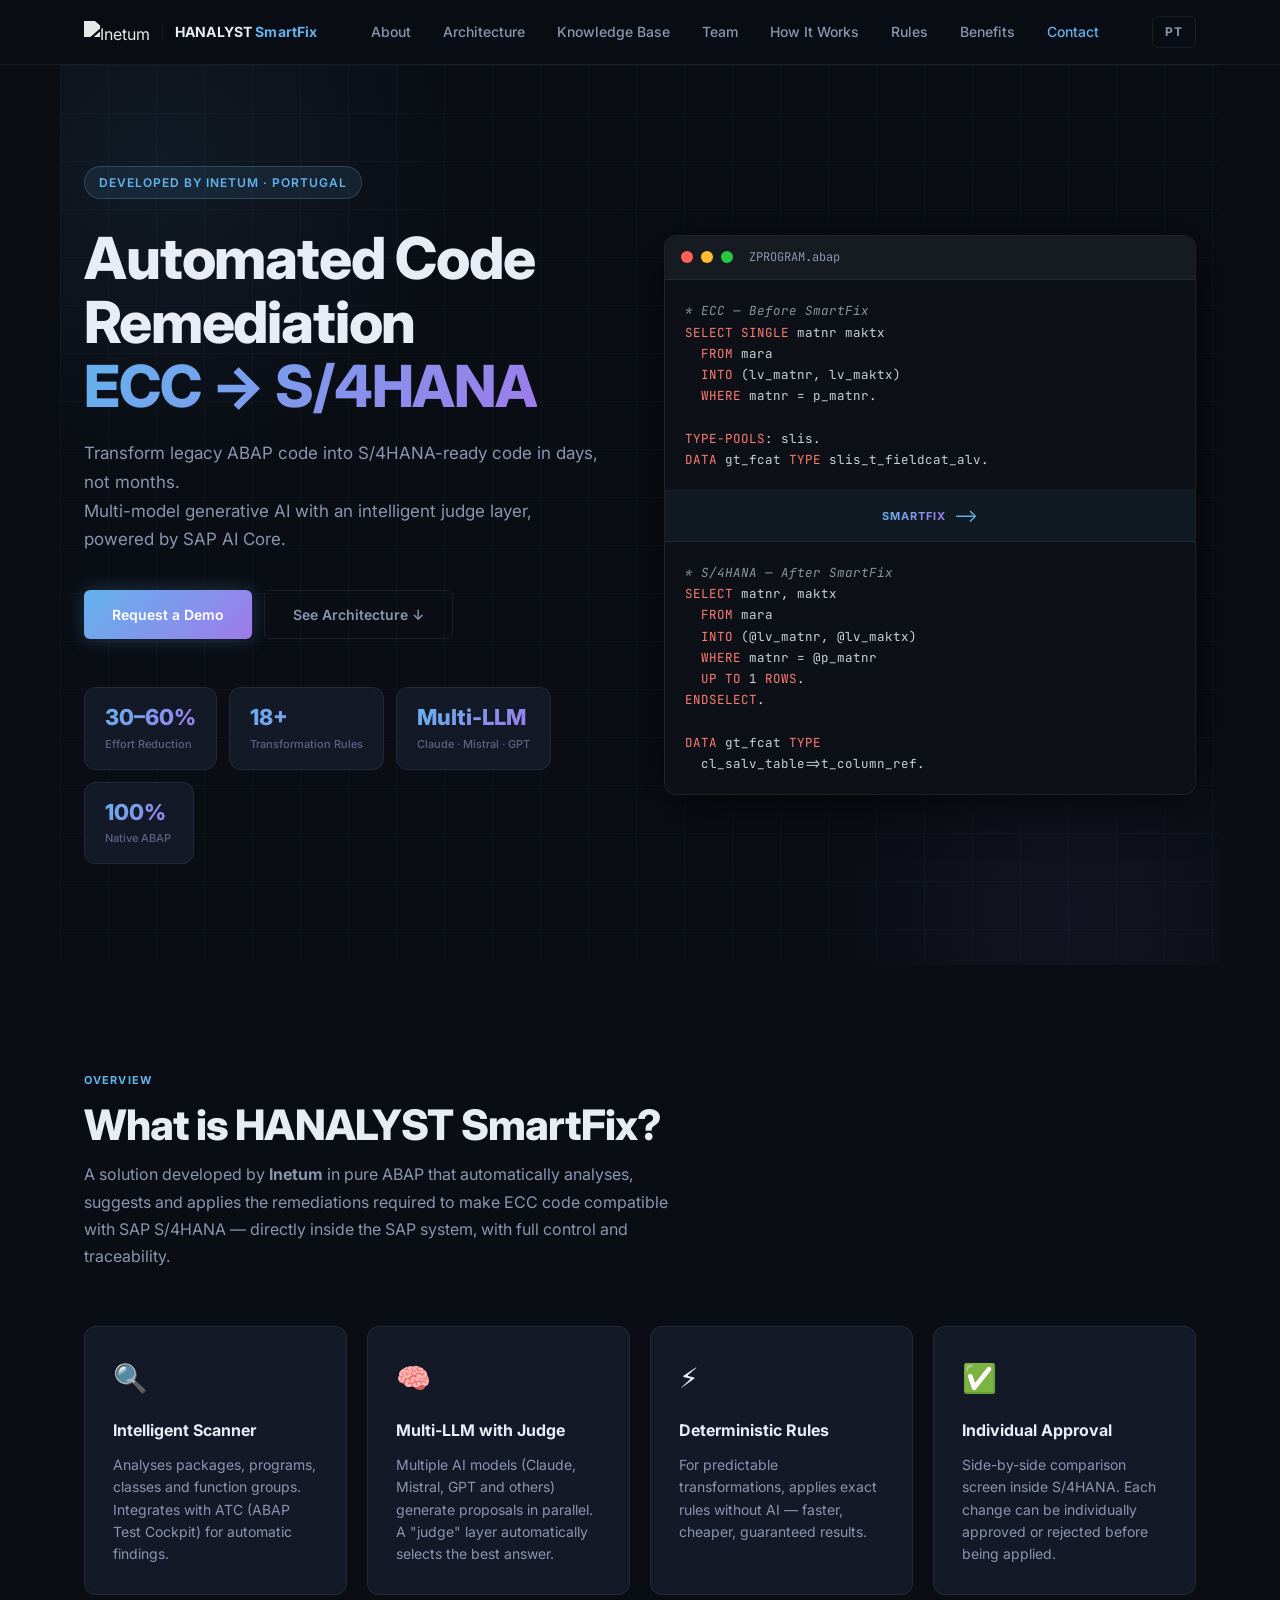
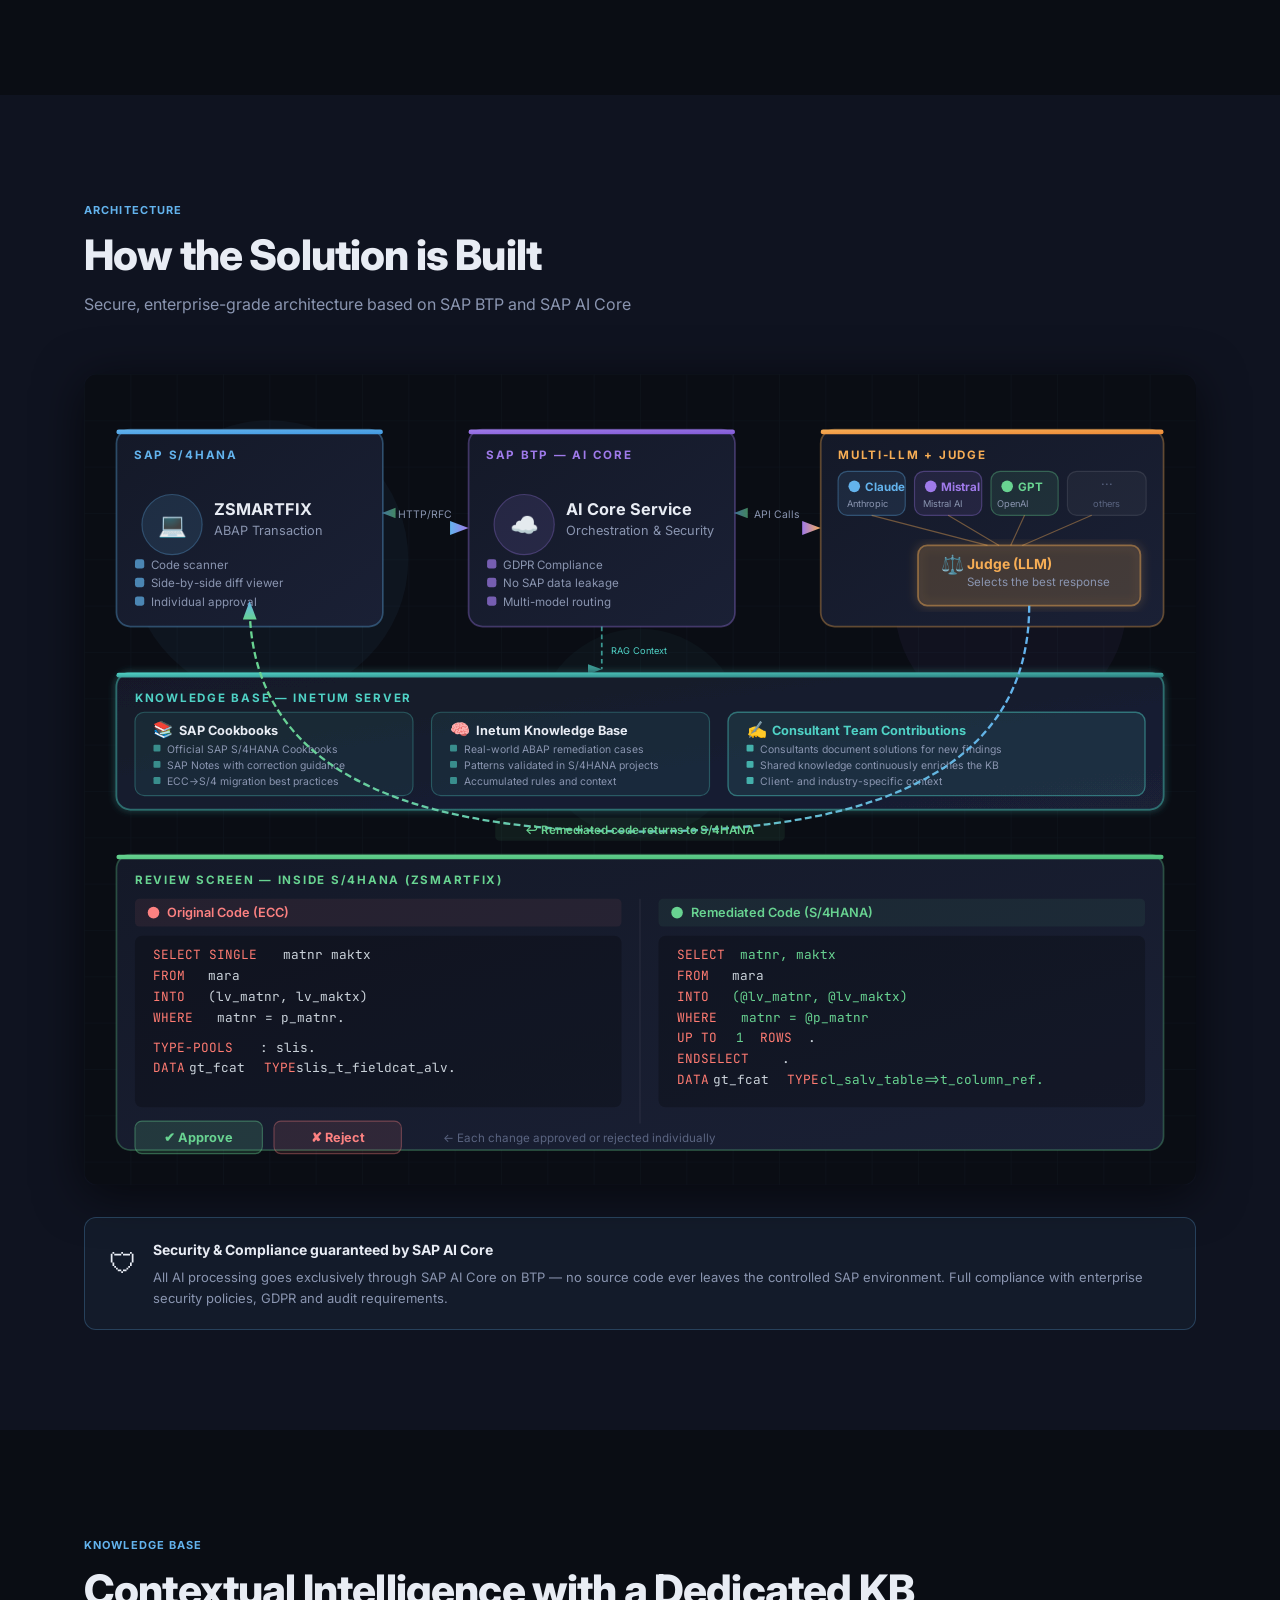
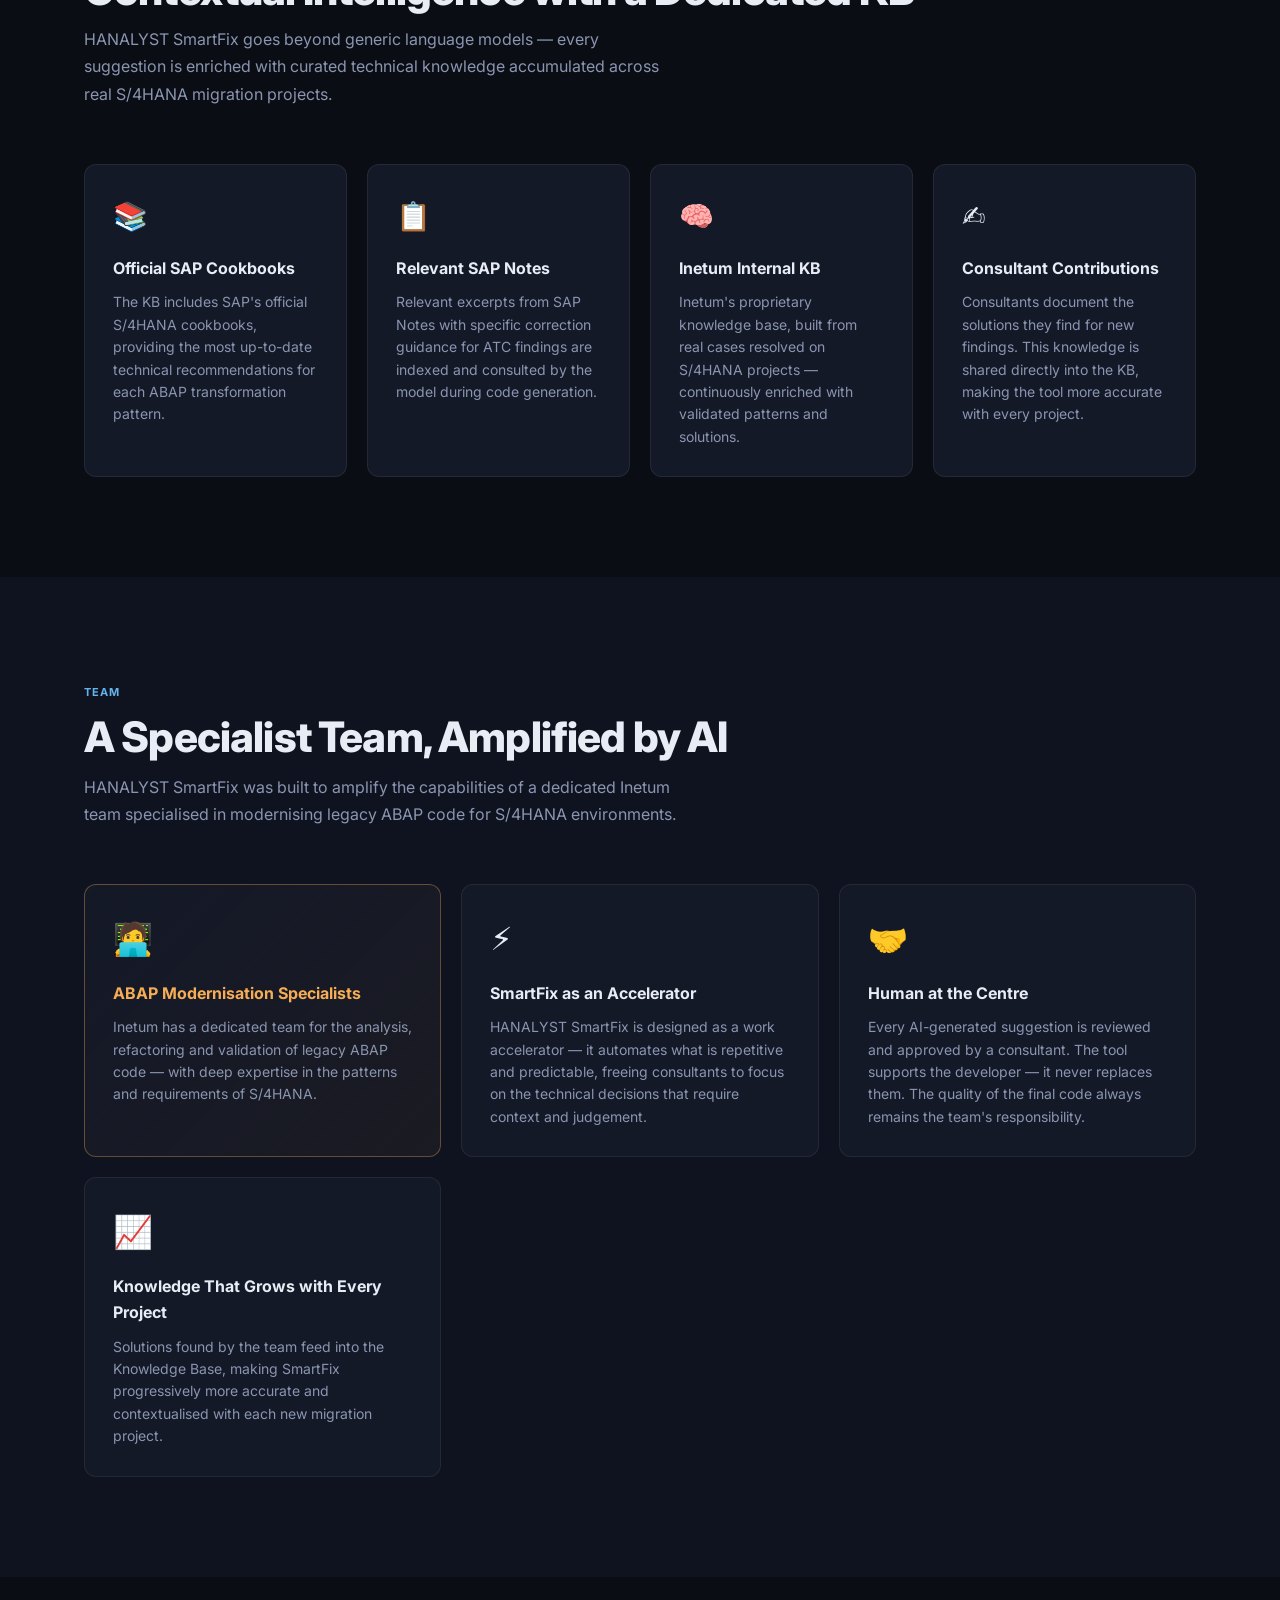
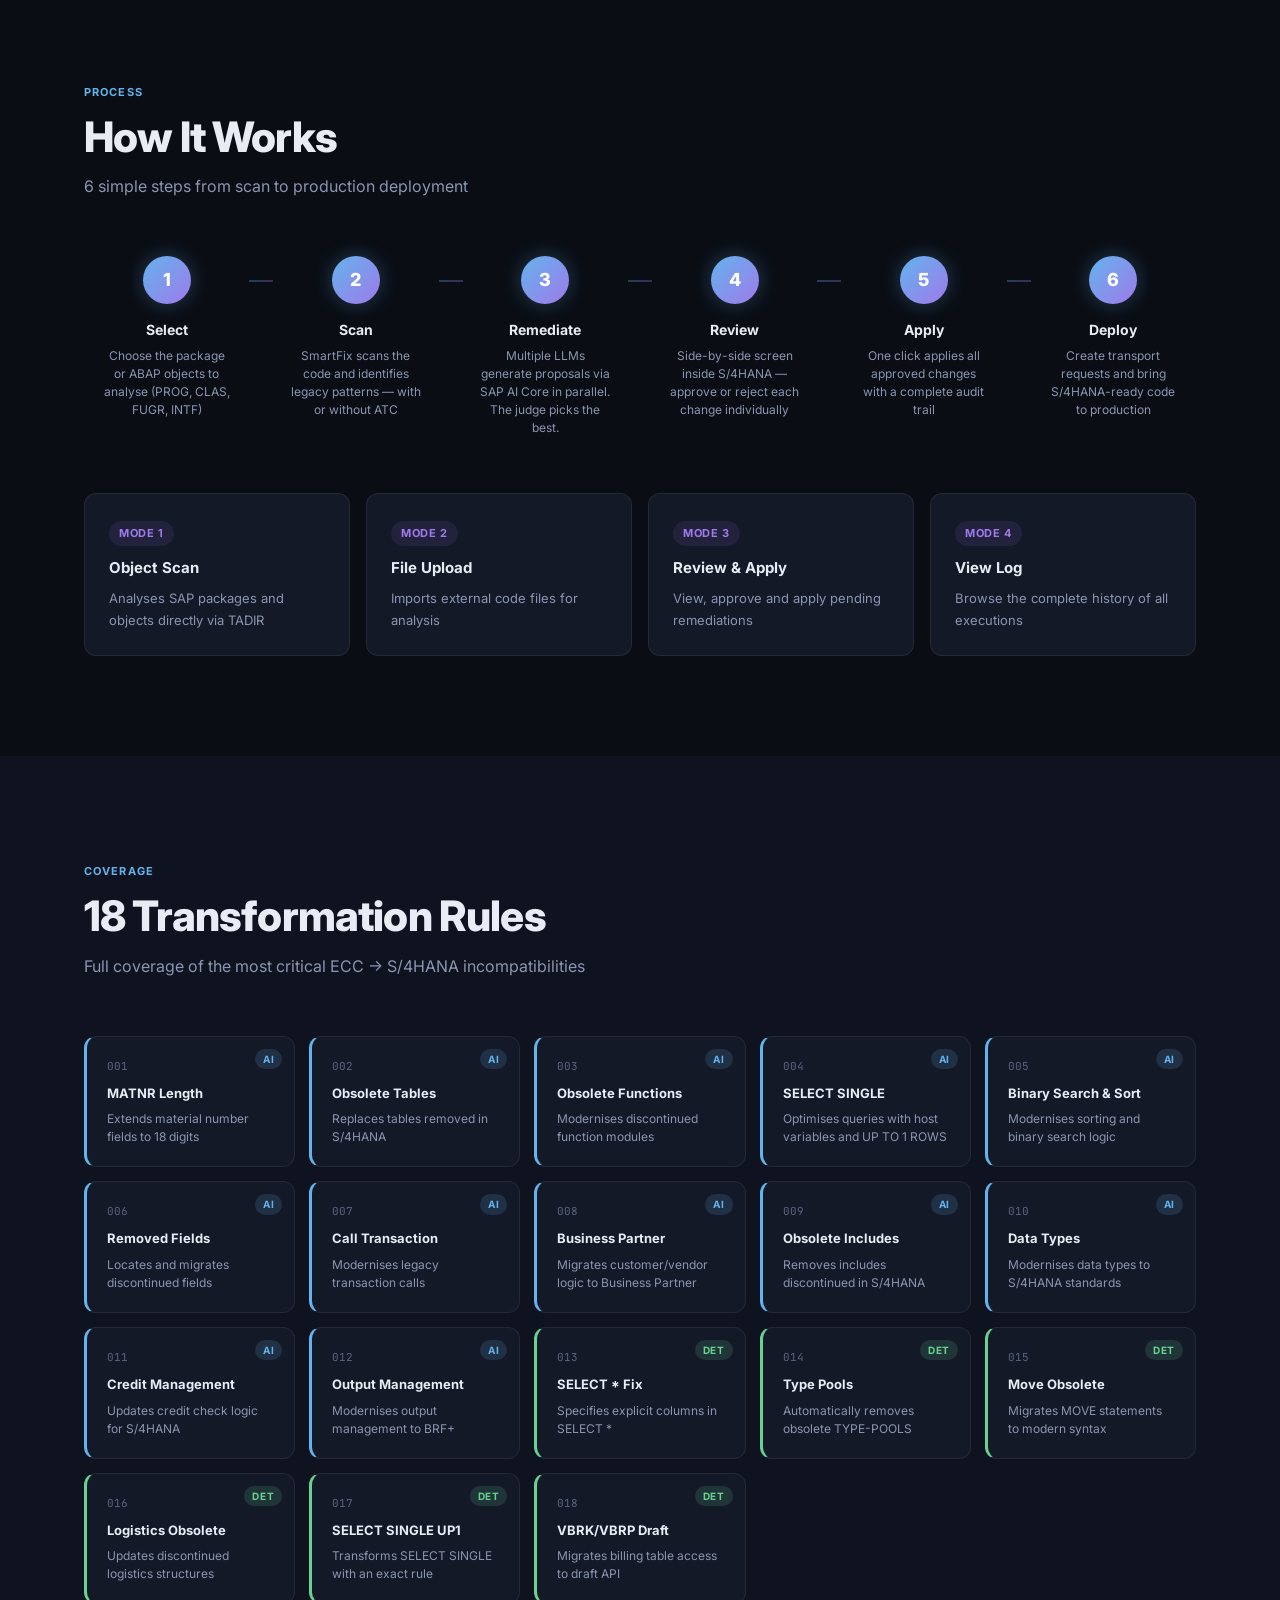
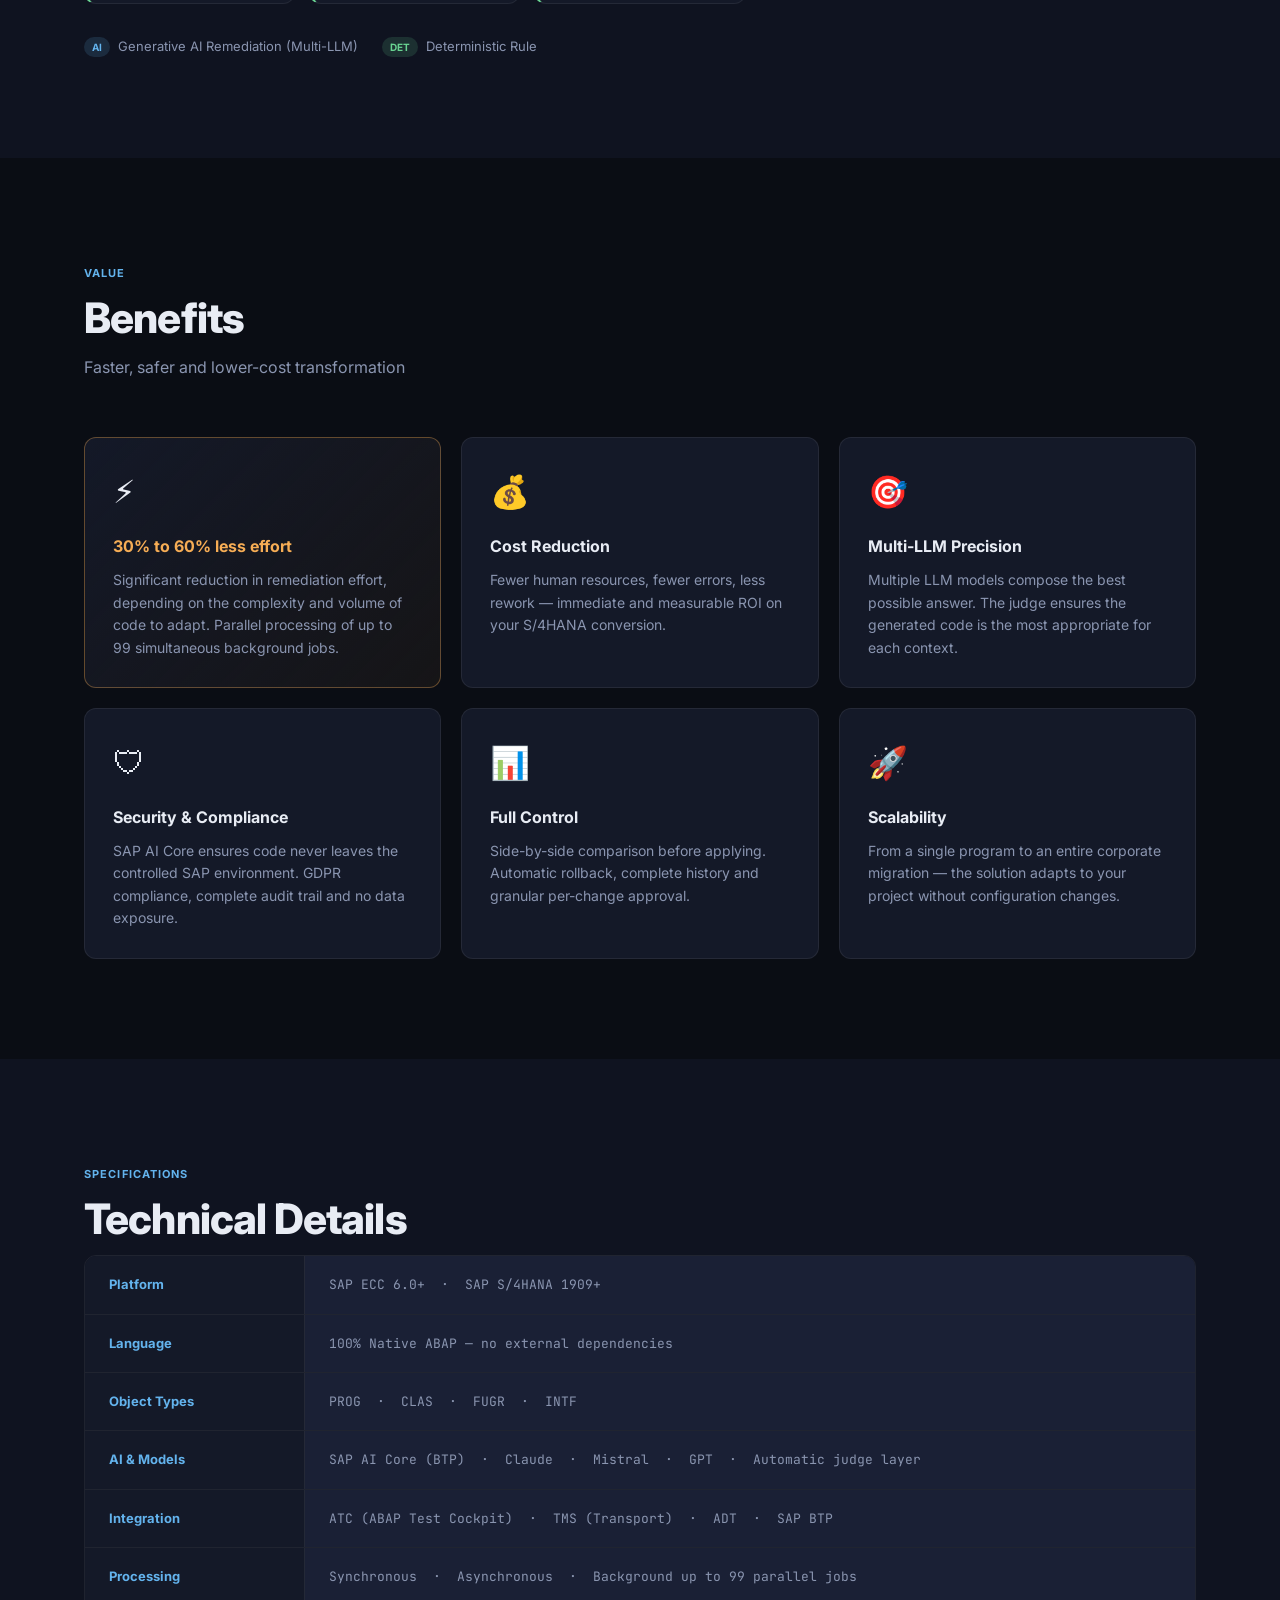
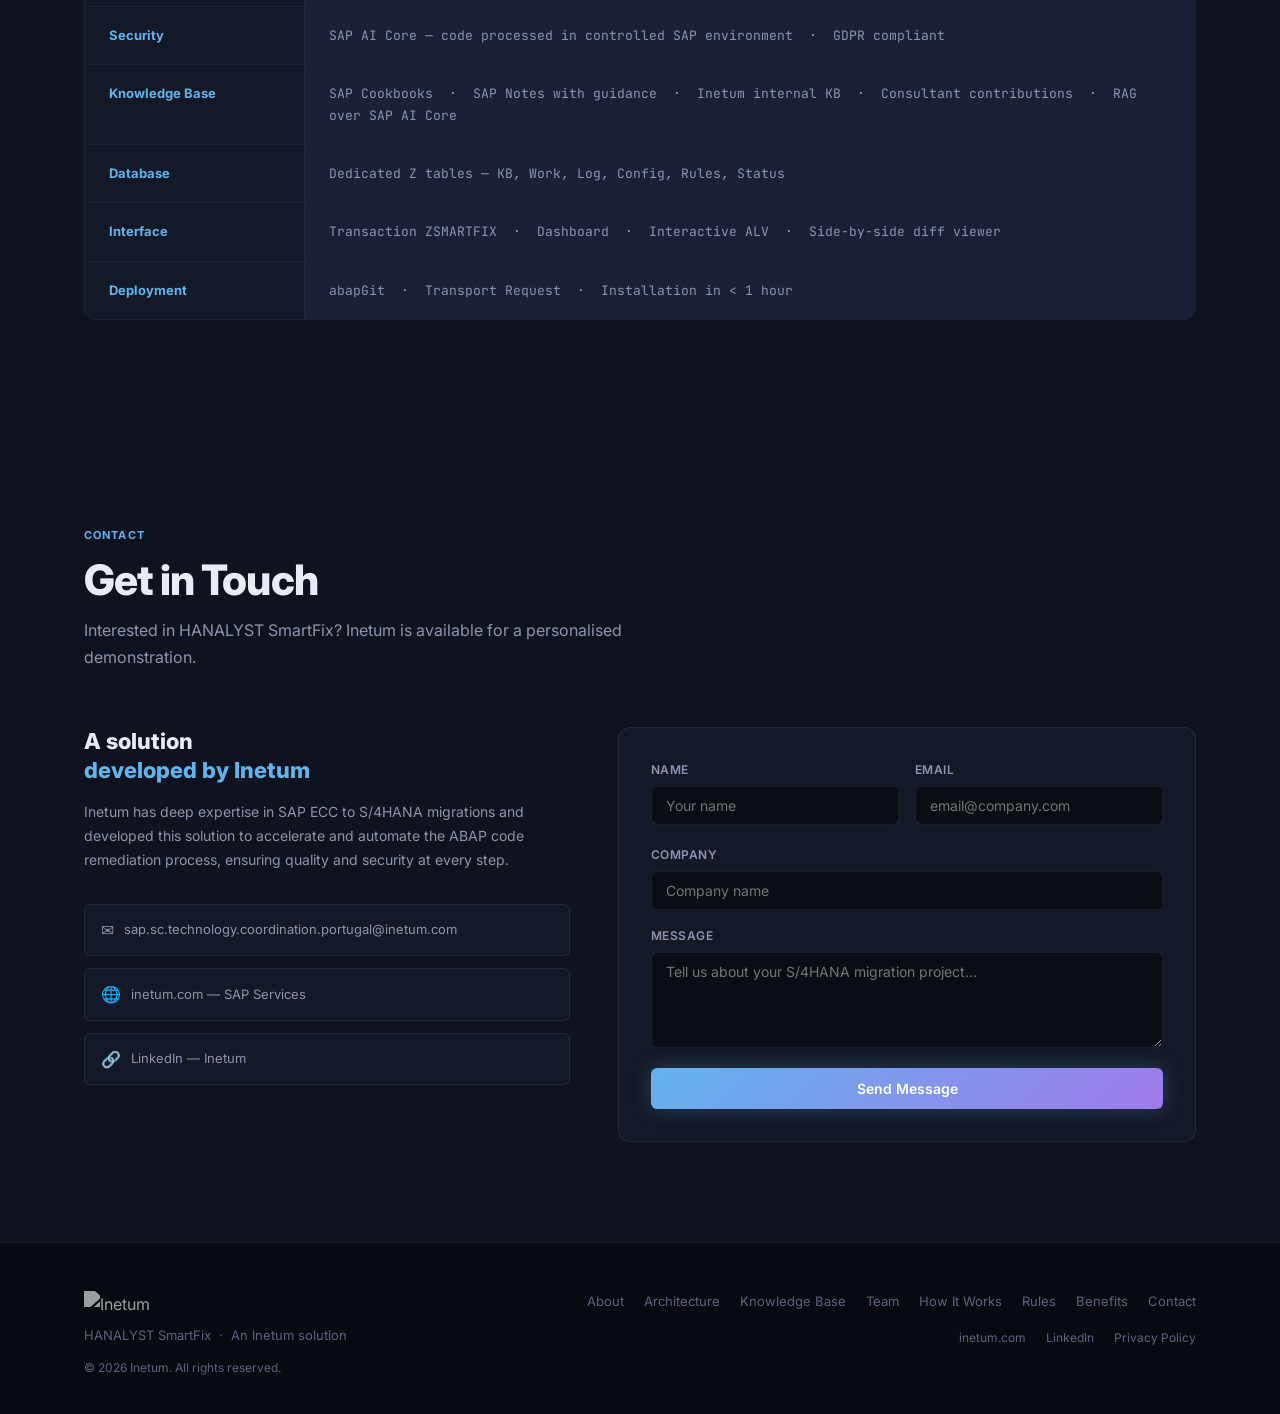
==== commit 68ab9934: "Add files via upload" ====
--- a/index.en.html
+++ b/index.en.html
@@ -1,442 +1,847 @@
-﻿<!DOCTYPE html>
-<html lang="en">
-<head>
-  <meta charset="UTF-8" />
-  <meta name="viewport" content="width=device-width, initial-scale=1.0" />
-  <meta name="description" content="HANALYST SmartFix — The exclusive accelerator of the Inetum SAP team for automated ABAP code remediation from ECC to S/4HANA" />
-  <title>HANALYST SmartFix — ECC → S/4HANA</title>
-  <link rel="preconnect" href="https://fonts.googleapis.com" />
-  <link rel="preconnect" href="https://fonts.gstatic.com" crossorigin />
-  <link href="https://fonts.googleapis.com/css2?family=Inter:wght@300;400;500;600;700;800&family=JetBrains+Mono:wght@400;600&display=swap" rel="stylesheet" />
-  <link rel="stylesheet" href="styles.css" />
-</head>
-<body>
-
-  <!-- NAV -->
-  <header class="nav">
-    <div class="nav-inner">
-      <a href="#" class="nav-logo">
-        <img src="https://www.inetum.com/content/dam/inetum/navigation/inetum-logo.svg" alt="Inetum" class="nav-logo-img" />
-        <span class="nav-logo-sep"></span>
-        <span class="nav-logo-product">HANALYST <span class="accent">SmartFix</span></span>
-      </a>
-      <nav class="nav-links">
-        <a href="#about">About</a>
-        <a href="#architecture">Architecture</a>
-        <a href="#how">How It Works</a>
-        <a href="#rules">Rules</a>
-        <a href="#benefits">Benefits</a>
-        <a href="#contact">Contact</a>
-      </nav>
-      <a href="index.html" class="lang-switch" title="Mudar para Português">PT</a>
-      <button class="nav-hamburger" aria-label="Menu">&#9776;</button>
-    </div>
-  </header>
-
-  <!-- HERO -->
-  <section class="hero">
-    <div class="hero-bg-grid"></div>
-    <div class="hero-inner">
-      <div class="hero-tag">The exclusive accelerator of the Inetum SAP team · Portugal</div>
-      <h1 class="hero-title">
-        Automated Code Remediation<br />
-        <span class="gradient-text">ECC → S/4HANA</span>
-      </h1>
-      <p class="hero-sub">
-        Transform legacy ABAP code into S/4HANA-ready code in days, not months.<br />
-        Multi-model generative AI with an intelligent judge layer and proprietary Knowledge Base, powered by SAP AI Core.
-      </p>
-      <div class="hero-actions">
-        <a href="#contact" class="btn btn-primary">Contact Our Team</a>
-        <a href="#architecture" class="btn btn-ghost">See Architecture ↓</a>
-      </div>
-      <div class="hero-stats">
-        <div class="stat-pill"><span class="stat-num">10+</span><span class="stat-label">Years of Experience</span></div>
-        <div class="stat-pill"><span class="stat-num">100+</span><span class="stat-label">SAP Migrations</span></div>
-        <div class="stat-pill"><span class="stat-num">30–60%</span><span class="stat-label">Effort Reduction</span></div>
-        <div class="stat-pill"><span class="stat-num">18+</span><span class="stat-label">Transformation Rules</span></div>
-        <div class="stat-pill"><span class="stat-num">Multi-LLM</span><span class="stat-label">Claude · Mistral · GPT</span></div>
-        <div class="stat-pill"><span class="stat-num">100%</span><span class="stat-label">Native ABAP</span></div>
-      </div>
-    </div>
-    <div class="hero-code-block">
-      <div class="code-window">
-        <div class="code-bar">
-          <span class="dot red"></span><span class="dot yellow"></span><span class="dot green"></span>
-          <span class="code-filename">ZPROGRAM.abap</span>
-        </div>
-        <pre class="code-before"><span class="code-comment">* ECC — Before SmartFix</span>
-<span class="code-kw">SELECT SINGLE</span> matnr maktx
-  <span class="code-kw">FROM</span> mara
-  <span class="code-kw">INTO</span> (lv_matnr, lv_maktx)
-  <span class="code-kw">WHERE</span> matnr = p_matnr.
-
-<span class="code-kw">TYPE-POOLS</span>: slis.
-<span class="code-kw">DATA</span> gt_fcat <span class="code-kw">TYPE</span> slis_t_fieldcat_alv.</pre>
-        <div class="code-arrow">
-          <span class="arrow-label">SmartFix</span>
-          <span class="arrow-sym">⟶</span>
-        </div>
-        <pre class="code-after"><span class="code-comment">* S/4HANA — After SmartFix</span>
-<span class="code-kw">SELECT</span> matnr<span class="code-new">,</span> maktx
-  <span class="code-kw">FROM</span> mara
-  <span class="code-kw">INTO</span> (<span class="code-new">@</span>lv_matnr<span class="code-new">,</span> <span class="code-new">@</span>lv_maktx)
-  <span class="code-kw">WHERE</span> matnr = <span class="code-new">@</span>p_matnr
-  <span class="code-kw">UP TO</span> <span class="code-new">1 ROWS</span>.
-
-<span class="code-kw">DATA</span> gt_fcat <span class="code-kw">TYPE</span> <span class="code-new">cl_salv_table=&gt;t_column_ref</span>.</pre>
-      </div>
-    </div>
-  </section>
-
-  <!-- ARCHITECTURE -->
-  <section id="architecture" class="section">
-    <div class="container">
-      <div class="section-label">Architecture</div>
-      <h2>How the Solution Is Built</h2>
-      <p class="section-desc">Secure, enterprise-grade architecture based on SAP BTP and SAP AI Core</p>
-
-      <div class="arch-diagram">
-        <div class="arch-box arch-sap">
-          <div class="arch-box-header">SAP S/4HANA 💻</div>
-          <div class="arch-box-body">
-            <div class="arch-item arch-item-main">ZSMARTFIX</div>
-            <div class="arch-sub">ABAP Transaction</div>
-            <div class="arch-sub">Code scanner</div>
-            <div class="arch-sub">Side-by-side diff viewer</div>
-            <div class="arch-sub">Individual approval</div>
-          </div>
-        </div>
-        <div class="arch-arrow-mid"><span>HTTP/RFC</span><span class="arch-arr">⇄</span></div>
-        <div class="arch-box arch-btp">
-          <div class="arch-box-header">SAP BTP — AI CORE ☁️</div>
-          <div class="arch-box-body">
-            <div class="arch-item">AI Core Service</div>
-            <div class="arch-sub">Orchestration &amp; Security</div>
-            <div class="arch-sub">GDPR Compliance</div>
-            <div class="arch-sub">No SAP data leakage</div>
-            <div class="arch-sub">Multi-model routing</div>
-          </div>
-        </div>
-        <div class="arch-arrow-mid"><span>API Calls</span><span class="arch-arr">⇄</span></div>
-        <div class="arch-box arch-llm">
-          <div class="arch-box-header">MULTI-LLM + JUDGE</div>
-          <div class="arch-box-body">
-            <div class="arch-llm-item"><span class="llm-badge claude">Claude</span><span class="llm-sub">Anthropic</span></div>
-            <div class="arch-llm-item"><span class="llm-badge mistral">Mistral</span><span class="llm-sub">Mistral AI</span></div>
-            <div class="arch-llm-item"><span class="llm-badge gpt">GPT</span><span class="llm-sub">OpenAI</span></div>
-            <div class="arch-llm-item"><span class="llm-badge other">···</span><span class="llm-sub">others</span></div>
-            <div class="arch-judge">⚖️ Judge LLM<br /><small>Selects the best response</small></div>
-          </div>
-        </div>
-      </div>
-
-      <div class="arch-kb-row">
-        <div class="arch-kb-box">
-          <div class="arch-kb-header">📚 INETUM KNOWLEDGE BASE</div>
-          <div class="arch-kb-body">
-            <div class="arch-kb-col">
-              <div class="arch-kb-item">📖 <strong>Inetum Cookbooks</strong><br /><small>Proprietary guides developed across 100+ migrations</small></div>
-            </div>
-            <div class="arch-kb-col">
-              <div class="arch-kb-item">📝 <strong>SAP Notes</strong><br /><small>SAP technical references and relevant OSS notes</small></div>
-            </div>
-            <div class="arch-kb-col">
-              <div class="arch-kb-item">🧑‍💼 <strong>Consultant Experience</strong><br /><small>Guidelines from 10+ years of ECC→S/4HANA migrations</small></div>
-            </div>
-          </div>
-          <div class="arch-kb-caption">↑ Feeds the remediation engine with real Inetum project context</div>
-        </div>
-      </div>
-
-      <div class="arch-return">↩ Remediated code returns to S/4HANA</div>
-
-      <div class="review-mockup">
-        <div class="review-title">REVIEW SCREEN — INSIDE S/4HANA (ZSMARTFIX)</div>
-        <div class="review-screen">
-          <div class="review-panel">
-            <div class="review-panel-header"><span class="review-dot red"></span> Original Code (ECC)</div>
-            <div class="review-code">
-              <span class="rc-bad">SELECT SINGLE matnr maktx</span>
-              <span class="rc-bad">  FROM mara</span>
-              <span class="rc-bad">  INTO (lv_matnr, lv_maktx)</span>
-              <span class="rc-bad">  WHERE matnr = p_matnr.</span>
-              <span>&nbsp;</span>
-              <span class="rc-bad">TYPE-POOLS : slis.</span>
-              <span class="rc-bad">DATA gt_fcat TYPE slis_t_fieldcat_alv.</span>
-            </div>
-          </div>
-          <div class="review-panel">
-            <div class="review-panel-header"><span class="review-dot green"></span> Remediated Code (S/4HANA)</div>
-            <div class="review-code">
-              <span class="rc-good">SELECT matnr, maktx</span>
-              <span class="rc-good">  FROM mara</span>
-              <span class="rc-good">  INTO (@lv_matnr, @lv_maktx)</span>
-              <span class="rc-good">  WHERE matnr = @p_matnr</span>
-              <span class="rc-good">  UP TO 1 ROWS.</span>
-              <span>&nbsp;</span>
-              <span class="rc-good">DATA gt_fcat TYPE cl_salv_table=&gt;t_column_ref.</span>
-            </div>
-          </div>
-          <div class="review-actions">
-            <button class="review-btn approve">✔ Approve</button>
-            <button class="review-btn reject">✘ Reject</button>
-            <span style="font-size:12px;color:var(--text-muted);margin-left:auto;">← Each change approved or rejected individually</span>
-          </div>
-        </div>
-      </div>
-
-      <div class="security-banner">
-        <div class="security-icon">🛡️</div>
-        <div class="security-text">
-          <strong>Security &amp; Compliance guaranteed by SAP AI Core</strong>
-          <p>All AI processing passes exclusively through SAP AI Core on BTP — no source code leaves the controlled SAP environment. Full compliance with enterprise security policies, GDPR and audit requirements.</p>
-        </div>
-      </div>
-    </div>
-  </section>
-
-  <!-- ABOUT -->
-  <section id="about" class="section section-alt">
-    <div class="container">
-      <div class="section-label">Overview</div>
-      <h2>What is HANALYST SmartFix?</h2>
-      <p class="section-desc">A tool developed and used exclusively by the Inetum SAP team — specialists in ECC to S/4HANA migrations for over 10 years and with more than 100 completed migrations. SmartFix is the accelerator that enables our team to deliver faster, safer, higher-quality migrations in native ABAP, directly within the client's SAP system.</p>
-      <div class="cards-grid">
-        <div class="card">
-          <div class="card-icon">🔍</div>
-          <h4>Intelligent Scanner</h4>
-          <p>Analyses packages, programs, classes and function groups. Integrates with ATC (ABAP Test Cockpit) for automatic findings.</p>
-        </div>
-        <div class="card">
-          <div class="card-icon">🧠</div>
-          <h4>Multi-LLM with Judge</h4>
-          <p>Multiple AI models (Claude, Mistral, GPT and others) generate proposals in parallel. A "judge" layer automatically selects the best response.</p>
-        </div>
-        <div class="card">
-          <div class="card-icon">📚</div>
-          <h4>Inetum Knowledge Base</h4>
-          <p>Integrates proprietary cookbooks, SAP notes and guidelines developed over 10+ years of migration experience — feeding the remediation engine with real project context. The accumulated expertise of the Inetum team encoded as living rules.</p>
-        </div>
-        <div class="card">
-          <div class="card-icon">⚡</div>
-          <h4>Deterministic Rules</h4>
-          <p>For predictable transformations, applies exact rules without AI — faster, cheaper, guaranteed results.</p>
-        </div>
-        <div class="card">
-          <div class="card-icon">✅</div>
-          <h4>Individual Approval</h4>
-          <p>Side-by-side comparison screen (before/after). Each change can be approved or rejected individually before being applied.</p>
-        </div>
-      </div>
-    </div>
-  </section>
-
-  <!-- HOW IT WORKS -->
-  <section id="how" class="section">
-    <div class="container">
-      <div class="section-label">Process</div>
-      <h2>How It Works</h2>
-      <p class="section-desc">6 simple steps from scan to production deployment</p>
-      <div class="steps">
-        <div class="step"><div class="step-num">1</div><div class="step-content"><h4>Select</h4><p>Choose the package or ABAP objects to analyse (PROG, CLAS, FUGR, INTF)</p></div></div>
-        <div class="step-connector"></div>
-        <div class="step"><div class="step-num">2</div><div class="step-content"><h4>Analyse</h4><p>SmartFix scans the code and identifies legacy patterns — with or without ATC</p></div></div>
-        <div class="step-connector"></div>
-        <div class="step"><div class="step-num">3</div><div class="step-content"><h4>Remediate</h4><p>Multiple LLMs generate proposals in parallel via SAP AI Core, enriched by the Inetum Knowledge Base. The judge picks the best.</p></div></div>
-        <div class="step-connector"></div>
-        <div class="step"><div class="step-num">4</div><div class="step-content"><h4>Review</h4><p>Side-by-side screen inside S/4HANA — approve or reject each change individually</p></div></div>
-        <div class="step-connector"></div>
-        <div class="step"><div class="step-num">5</div><div class="step-content"><h4>Apply</h4><p>One click applies all approved changes with a full audit trail</p></div></div>
-        <div class="step-connector"></div>
-        <div class="step"><div class="step-num">6</div><div class="step-content"><h4>Deploy</h4><p>Create transport requests and bring S/4HANA-ready code to production</p></div></div>
-      </div>
-      <div class="modes-grid">
-        <div class="mode-card"><div class="mode-num">Mode 1</div><h4>Object Scan</h4><p>Analyses SAP packages and objects directly via TADIR</p></div>
-        <div class="mode-card"><div class="mode-num">Mode 2</div><h4>File Upload</h4><p>Imports external code files for analysis</p></div>
-        <div class="mode-card"><div class="mode-num">Mode 3</div><h4>Review &amp; Apply</h4><p>View, approve and apply pending remediations</p></div>
-        <div class="mode-card"><div class="mode-num">Mode 4</div><h4>View Log</h4><p>Access the full history of all applied remediations</p></div>
-      </div>
-    </div>
-  </section>
-
-  <!-- RULES -->
-  <section id="rules" class="section section-alt">
-    <div class="container">
-      <div class="section-label">Coverage</div>
-      <h2>18+ Transformation Rules</h2>
-      <p class="section-desc">Coverage of the most critical ECC → S/4HANA incompatibilities</p>
-      <div class="rules-grid">
-        <div class="rule-card"><span class="badge-mini ai-mini">AI</span><span class="rule-id">001</span><h4>MATNR Length</h4><p>Extends material fields to 18 digits</p></div>
-        <div class="rule-card"><span class="badge-mini ai-mini">AI</span><span class="rule-id">002</span><h4>Obsolete Tables</h4><p>Replaces tables removed in S/4HANA</p></div>
-        <div class="rule-card"><span class="badge-mini ai-mini">AI</span><span class="rule-id">003</span><h4>Obsolete Functions</h4><p>Modernises discontinued function modules</p></div>
-        <div class="rule-card"><span class="badge-mini ai-mini">AI</span><span class="rule-id">004</span><h4>SELECT SINGLE</h4><p>Optimises queries with host variables and UP TO 1 ROWS</p></div>
-        <div class="rule-card"><span class="badge-mini ai-mini">AI</span><span class="rule-id">005</span><h4>Binary Search &amp; Sort</h4><p>Modernises sorting and search logic</p></div>
-        <div class="rule-card"><span class="badge-mini ai-mini">AI</span><span class="rule-id">006</span><h4>Removed Fields</h4><p>Locates and migrates discontinued fields</p></div>
-        <div class="rule-card"><span class="badge-mini ai-mini">AI</span><span class="rule-id">007</span><h4>Call Transaction</h4><p>Modernises legacy transaction calls</p></div>
-        <div class="rule-card"><span class="badge-mini ai-mini">AI</span><span class="rule-id">008</span><h4>Business Partner</h4><p>Migrates customer/vendor logic to BP</p></div>
-        <div class="rule-card"><span class="badge-mini ai-mini">AI</span><span class="rule-id">009</span><h4>Obsolete Includes</h4><p>Removes discontinued S/4HANA includes</p></div>
-        <div class="rule-card"><span class="badge-mini ai-mini">AI</span><span class="rule-id">010</span><h4>Data Types</h4><p>Modernises data types to S/4HANA standards</p></div>
-        <div class="rule-card"><span class="badge-mini ai-mini">AI</span><span class="rule-id">011</span><h4>Credit Management</h4><p>Updates credit check logic</p></div>
-        <div class="rule-card"><span class="badge-mini ai-mini">AI</span><span class="rule-id">012</span><h4>Output Management</h4><p>Modernises output management to BRF+</p></div>
-        <div class="rule-card"><span class="badge-mini det-mini">DET</span><span class="rule-id">013</span><h4>SELECT * Fix</h4><p>Specifies explicit columns in SELECT *</p></div>
-        <div class="rule-card"><span class="badge-mini det-mini">DET</span><span class="rule-id">014</span><h4>Type Pools</h4><p>Removes obsolete TYPE-POOLS automatically</p></div>
-        <div class="rule-card"><span class="badge-mini det-mini">DET</span><span class="rule-id">015</span><h4>Move Obsolete</h4><p>Migrates MOVE statements to modern syntax</p></div>
-        <div class="rule-card"><span class="badge-mini det-mini">DET</span><span class="rule-id">016</span><h4>Logistics Obsolete</h4><p>Updates discontinued logistics structures</p></div>
-        <div class="rule-card"><span class="badge-mini det-mini">DET</span><span class="rule-id">017</span><h4>SELECT SINGLE UP1</h4><p>Transforms SELECT SINGLE with exact rule</p></div>
-        <div class="rule-card"><span class="badge-mini det-mini">DET</span><span class="rule-id">018</span><h4>VBRK/VBRP Draft</h4><p>Migrates billing table access to draft</p></div>
-      </div>
-      <div class="rules-legend">
-        <span class="legend-item"><span class="badge-mini ai-mini">AI</span> Generative AI Remediation (Multi-LLM)</span>
-        <span class="legend-item"><span class="badge-mini det-mini">DET</span> Deterministic Rule</span>
-      </div>
-    </div>
-  </section>
-
-  <!-- BENEFITS -->
-  <section id="benefits" class="section">
-    <div class="container">
-      <div class="section-label">Value</div>
-      <h2>Benefits</h2>
-      <p class="section-desc">Faster, safer transformation at lower cost</p>
-      <div class="benefits-grid">
-        <div class="benefit-card benefit-highlight">
-          <div class="benefit-icon">⚡</div>
-          <h4>30% to 60% less effort</h4>
-          <p>Significant reduction in remediation effort, depending on the complexity and volume of code to be adapted. Parallel processing of up to 99 simultaneous background jobs.</p>
-        </div>
-        <div class="benefit-card">
-          <div class="benefit-icon">💰</div>
-          <h4>Cost Reduction</h4>
-          <p>Fewer human resources, fewer errors, less rework — immediate and measurable ROI in the S/4HANA conversion.</p>
-        </div>
-        <div class="benefit-card">
-          <div class="benefit-icon">🎯</div>
-          <h4>Multi-LLM Precision</h4>
-          <p>Multiple LLM models compose the best possible response. The judge ensures the generated code is most suited to the context.</p>
-        </div>
-        <div class="benefit-card">
-          <div class="benefit-icon">📚</div>
-          <h4>Proprietary Knowledge Base</h4>
-          <p>10+ years and 100+ migrations of accumulated expertise as living rules — Inetum cookbooks, SAP notes and consultant guidelines power every remediation.</p>
-        </div>
-        <div class="benefit-card">
-          <div class="benefit-icon">🛡️</div>
-          <h4>Security &amp; Compliance</h4>
-          <p>SAP AI Core ensures code never leaves the controlled SAP environment. GDPR compliance, full audit trail, no data exposure.</p>
-        </div>
-        <div class="benefit-card">
-          <div class="benefit-icon">📊</div>
-          <h4>Full Control</h4>
-          <p>Side-by-side comparison before applying. Automatic rollback, complete history and granular approval per change.</p>
-        </div>
-        <div class="benefit-card">
-          <div class="benefit-icon">🚀</div>
-          <h4>Scalability</h4>
-          <p>From a single programme to an entire enterprise migration — the solution adapts to the project without configuration changes.</p>
-        </div>
-      </div>
-    </div>
-  </section>
-
-  <!-- SPECS -->
-  <section id="specs" class="section section-alt">
-    <div class="container">
-      <div class="section-label">Specifications</div>
-      <h2>Technical Details</h2>
-      <div class="specs-table">
-        <div class="spec-row"><div class="spec-key">Platform</div><div class="spec-val">SAP ECC 6.0+ &nbsp;·&nbsp; SAP S/4HANA 1909+</div></div>
-        <div class="spec-row"><div class="spec-key">Language</div><div class="spec-val">100% Native ABAP — no external dependencies</div></div>
-        <div class="spec-row"><div class="spec-key">Object Types</div><div class="spec-val">PROG &nbsp;·&nbsp; CLAS &nbsp;·&nbsp; FUGR &nbsp;·&nbsp; INTF</div></div>
-        <div class="spec-row"><div class="spec-key">AI &amp; Models</div><div class="spec-val">SAP AI Core (BTP) &nbsp;·&nbsp; Claude &nbsp;·&nbsp; Mistral &nbsp;·&nbsp; GPT &nbsp;·&nbsp; Automatic response judge</div></div>
-        <div class="spec-row"><div class="spec-key">Knowledge Base</div><div class="spec-val">Inetum Cookbooks &nbsp;·&nbsp; SAP Notes &nbsp;·&nbsp; Consultant guidelines &nbsp;·&nbsp; Updatable by the team</div></div>
-        <div class="spec-row"><div class="spec-key">Integration</div><div class="spec-val">ATC (ABAP Test Cockpit) &nbsp;·&nbsp; TMS (Transport) &nbsp;·&nbsp; ADT &nbsp;·&nbsp; SAP BTP</div></div>
-        <div class="spec-row"><div class="spec-key">Processing</div><div class="spec-val">Synchronous &nbsp;·&nbsp; Asynchronous &nbsp;·&nbsp; Background up to 99 parallel jobs</div></div>
-        <div class="spec-row"><div class="spec-key">Security</div><div class="spec-val">SAP AI Core — code processed in controlled SAP environment &nbsp;·&nbsp; GDPR Compliance</div></div>
-        <div class="spec-row"><div class="spec-key">Database</div><div class="spec-val">Dedicated Z tables — KB, Work, Log, Config, Rules, Status</div></div>
-        <div class="spec-row"><div class="spec-key">Interface</div><div class="spec-val">ZSMARTFIX transaction &nbsp;·&nbsp; Dashboard &nbsp;·&nbsp; Interactive ALV &nbsp;·&nbsp; Side-by-side diff viewer</div></div>
-        <div class="spec-row"><div class="spec-key">Deployment</div><div class="spec-val">abapGit &nbsp;·&nbsp; Transport Request &nbsp;·&nbsp; Installation in &lt; 1 hour</div></div>
-      </div>
-    </div>
-  </section>
-
-  <!-- CONTACT -->
-  <section id="contact" class="section section-contact">
-    <div class="container">
-      <div class="section-label">Contact</div>
-      <h2>Get in Touch with Our Team</h2>
-      <p class="section-desc">Planning a SAP ECC to S/4HANA migration? The Inetum SAP team, with over 10 years of experience and 100+ completed migrations, is available to assess your project.</p>
-      <div class="contact-box">
-        <div class="contact-info">
-          <h3>An exclusive solution<br /><span class="accent">from the Inetum team</span></h3>
-          <p>Inetum has a specialist SAP ECC to S/4HANA migration team with over 10 years of experience. With more than 100 completed migrations, we built HANALYST SmartFix as our internal accelerator — to deliver faster, safer, higher-quality migrations to our clients at every step.</p>
-          <div class="contact-links">
-            <a href="mailto:sap.sc.technology.coordination.portugal@inetum.com" class="contact-link-email">
-              <span class="link-icon">&#x2709;</span>
-              sap.sc.technology.coordination.portugal@inetum.com
-            </a>
-            <a href="https://www.inetum.com/pt/homepage/servicos/sap-services.html" target="_blank" class="contact-link-web">
-              <span class="link-icon">&#x1F310;</span>
-              inetum.com — SAP Services
-            </a>
-            <a href="https://www.linkedin.com/company/inetum/" target="_blank" class="contact-link-web">
-              <span class="link-icon">&#x1F517;</span>
-              LinkedIn — Inetum
-            </a>
-          </div>
-        </div>
-        <form class="contact-form" id="contactForm">
-          <div class="form-row">
-            <div class="form-group">
-              <label for="name">Name</label>
-              <input type="text" id="name" name="name" placeholder="Your name" required />
-            </div>
-            <div class="form-group">
-              <label for="email">Email</label>
-              <input type="email" id="email" name="email" placeholder="email@company.com" required />
-            </div>
-          </div>
-          <div class="form-group">
-            <label for="company">Company</label>
-            <input type="text" id="company" name="company" placeholder="Company name" required />
-          </div>
-          <div class="form-group">
-            <label for="message">Message</label>
-            <textarea id="message" name="message" rows="4" placeholder="Tell us about your S/4HANA migration project..."></textarea>
-          </div>
-          <button type="submit" class="btn btn-primary btn-full">Send Message</button>
-        </form>
-      </div>
-    </div>
-  </section>
-
-  <!-- FOOTER -->
-  <footer class="footer">
-    <div class="footer-inner">
-      <div class="footer-left">
-        <img src="https://www.inetum.com/content/dam/inetum/navigation/inetum-logo.svg" alt="Inetum" class="footer-logo" />
-        <p>HANALYST SmartFix &nbsp;·&nbsp; An Inetum solution</p>
-        <p class="footer-copy">&copy; 2026 Inetum. All rights reserved.</p>
-      </div>
-      <div class="footer-right">
-        <nav class="footer-nav">
-          <a href="#about">About</a>
-          <a href="#architecture">Architecture</a>
-          <a href="#how">How It Works</a>
-          <a href="#rules">Rules</a>
-          <a href="#benefits">Benefits</a>
-          <a href="#contact">Contact</a>
-        </nav>
-        <div class="footer-links">
-          <a href="https://www.inetum.com/pt/pt.html" target="_blank">inetum.com</a>
-          <a href="https://www.linkedin.com/company/inetum/" target="_blank">LinkedIn</a>
-          <a href="https://www.inetum.com/pt/homepage/politica-de-privacidade.html" target="_blank">Privacy Policy</a>
-        </div>
-      </div>
-    </div>
-  </footer>
-
-  <script src="script.js"></script>
-</body>
-</html>
-
+<!DOCTYPE html>
+<html lang="en">
+<head>
+  <meta charset="UTF-8" />
+  <meta name="viewport" content="width=device-width, initial-scale=1.0" />
+  <meta name="description" content="HANALYST SmartFix — Automated ABAP code remediation from ECC to S/4HANA by Inetum" />
+  <title>HANALYST SmartFix — ECC → S/4HANA</title>
+  <link rel="preconnect" href="https://fonts.googleapis.com" />
+  <link rel="preconnect" href="https://fonts.gstatic.com" crossorigin />
+  <link href="https://fonts.googleapis.com/css2?family=Inter:wght@300;400;500;600;700;800&family=JetBrains+Mono:wght@400;600&display=swap" rel="stylesheet" />
+  <link rel="stylesheet" href="styles.css" />
+</head>
+<body>
+
+  <!-- NAV -->
+  <header class="nav">
+    <div class="nav-inner">
+      <a href="#" class="nav-logo">
+        <img src="https://www.inetum.com/content/dam/inetum/navigation/inetum-logo.svg" alt="Inetum" class="nav-logo-img" />
+        <span class="nav-logo-sep"></span>
+        <span class="nav-logo-product">HANALYST <span class="accent">SmartFix</span></span>
+      </a>
+      <nav class="nav-links">
+        <a href="#about">About</a>
+        <a href="#architecture">Architecture</a>
+        <a href="#kb">Knowledge Base</a>
+        <a href="#team">Team</a>
+        <a href="#how">How It Works</a>
+        <a href="#rules">Rules</a>
+        <a href="#benefits">Benefits</a>
+        <a href="#contact">Contact</a>
+      </nav>
+      <a href="index.html" class="lang-switch" title="Mudar para Português">PT</a>
+      <button class="nav-hamburger" aria-label="Menu">&#9776;</button>
+    </div>
+  </header>
+
+  <!-- HERO -->
+  <section class="hero">
+    <div class="hero-bg-grid"></div>
+    <div class="hero-inner">
+      <div class="hero-tag">Developed by Inetum · Portugal</div>
+      <h1 class="hero-title">
+        Automated Code Remediation<br />
+        <span class="gradient-text">ECC → S/4HANA</span>
+      </h1>
+      <p class="hero-sub">
+        Transform legacy ABAP code into S/4HANA-ready code in days, not months.<br />
+        Multi-model generative AI with an intelligent judge layer, powered by SAP AI Core.
+      </p>
+      <div class="hero-actions">
+        <a href="#contact" class="btn btn-primary">Request a Demo</a>
+        <a href="#architecture" class="btn btn-ghost">See Architecture ↓</a>
+      </div>
+      <div class="hero-stats">
+        <div class="stat-pill">
+          <span class="stat-num">30–60%</span>
+          <span class="stat-label">Effort Reduction</span>
+        </div>
+        <div class="stat-pill">
+          <span class="stat-num">18+</span>
+          <span class="stat-label">Transformation Rules</span>
+        </div>
+        <div class="stat-pill">
+          <span class="stat-num">Multi-LLM</span>
+          <span class="stat-label">Claude · Mistral · GPT</span>
+        </div>
+        <div class="stat-pill">
+          <span class="stat-num">100%</span>
+          <span class="stat-label">Native ABAP</span>
+        </div>
+      </div>
+    </div>
+    <div class="hero-code-block">
+      <div class="code-window">
+        <div class="code-bar">
+          <span class="dot red"></span><span class="dot yellow"></span><span class="dot green"></span>
+          <span class="code-filename">ZPROGRAM.abap</span>
+        </div>
+        <pre class="code-before"><span class="code-comment">* ECC — Before SmartFix</span>
+<span class="code-kw">SELECT SINGLE</span> matnr maktx
+  <span class="code-kw">FROM</span> mara
+  <span class="code-kw">INTO</span> (lv_matnr, lv_maktx)
+  <span class="code-kw">WHERE</span> matnr = p_matnr.
+
+<span class="code-kw">TYPE-POOLS</span>: slis.
+<span class="code-kw">DATA</span> gt_fcat <span class="code-kw">TYPE</span> slis_t_fieldcat_alv.</pre>
+        <div class="code-arrow">
+          <span class="arrow-label">SmartFix</span>
+          <span class="arrow-sym">⟶</span>
+        </div>
+        <pre class="code-after"><span class="code-comment">* S/4HANA — After SmartFix</span>
+<span class="code-kw">SELECT</span> matnr, maktx
+  <span class="code-kw">FROM</span> mara
+  <span class="code-kw">INTO</span> (@lv_matnr, @lv_maktx)
+  <span class="code-kw">WHERE</span> matnr = @p_matnr
+  <span class="code-kw">UP TO</span> 1 <span class="code-kw">ROWS</span>.
+<span class="code-kw">ENDSELECT</span>.
+
+<span class="code-kw">DATA</span> gt_fcat <span class="code-kw">TYPE</span>
+  cl_salv_table=&gt;t_column_ref.</pre>
+      </div>
+    </div>
+  </section>
+
+  <!-- ABOUT -->
+  <section id="about" class="section">
+    <div class="container">
+      <div class="section-label">Overview</div>
+      <h2>What is HANALYST SmartFix?</h2>
+      <p class="section-desc">
+        A solution developed by <strong>Inetum</strong> in pure ABAP that automatically analyses, suggests and applies
+        the remediations required to make ECC code compatible with SAP S/4HANA —
+        directly inside the SAP system, with full control and traceability.
+      </p>
+      <div class="cards-4">
+        <div class="card">
+          <div class="card-icon">&#x1F50D;</div>
+          <h3>Intelligent Scanner</h3>
+          <p>Analyses packages, programs, classes and function groups. Integrates with ATC (ABAP Test Cockpit) for automatic findings.</p>
+        </div>
+        <div class="card">
+          <div class="card-icon">&#x1F9E0;</div>
+          <h3>Multi-LLM with Judge</h3>
+          <p>Multiple AI models (Claude, Mistral, GPT and others) generate proposals in parallel. A "judge" layer automatically selects the best answer.</p>
+        </div>
+        <div class="card">
+          <div class="card-icon">&#x26A1;</div>
+          <h3>Deterministic Rules</h3>
+          <p>For predictable transformations, applies exact rules without AI — faster, cheaper, guaranteed results.</p>
+        </div>
+        <div class="card">
+          <div class="card-icon">&#x2705;</div>
+          <h3>Individual Approval</h3>
+          <p>Side-by-side comparison screen inside S/4HANA. Each change can be individually approved or rejected before being applied.</p>
+        </div>
+      </div>
+    </div>
+  </section>
+
+  <!-- ARCHITECTURE -->
+  <section id="architecture" class="section section-alt">
+    <div class="container">
+      <div class="section-label">Architecture</div>
+      <h2>How the Solution is Built</h2>
+      <p class="section-desc">Secure, enterprise-grade architecture based on SAP BTP and SAP AI Core</p>
+
+      <div class="arch-svg-wrap">
+        <svg viewBox="0 0 960 700" xmlns="http://www.w3.org/2000/svg" class="arch-svg" role="img" aria-label="HANALYST SmartFix Architecture Diagram">
+          <defs>
+            <linearGradient id="gBlue" x1="0%" y1="0%" x2="100%" y2="100%">
+              <stop offset="0%" stop-color="#63b3ed"/><stop offset="100%" stop-color="#4299e1"/>
+            </linearGradient>
+            <linearGradient id="gPurple" x1="0%" y1="0%" x2="100%" y2="100%">
+              <stop offset="0%" stop-color="#9f7aea"/><stop offset="100%" stop-color="#805ad5"/>
+            </linearGradient>
+            <linearGradient id="gOrange" x1="0%" y1="0%" x2="100%" y2="100%">
+              <stop offset="0%" stop-color="#f6ad55"/><stop offset="100%" stop-color="#ed8936"/>
+            </linearGradient>
+            <linearGradient id="gGreen" x1="0%" y1="0%" x2="100%" y2="100%">
+              <stop offset="0%" stop-color="#68d391"/><stop offset="100%" stop-color="#48bb78"/>
+            </linearGradient>
+            <linearGradient id="gTeal" x1="0%" y1="0%" x2="100%" y2="100%">
+              <stop offset="0%" stop-color="#4fd1c5"/><stop offset="100%" stop-color="#2c7a7b"/>
+            </linearGradient>
+            <linearGradient id="gArrow1" x1="0%" y1="0%" x2="100%" y2="0%">
+              <stop offset="0%" stop-color="#63b3ed"/><stop offset="100%" stop-color="#9f7aea"/>
+            </linearGradient>
+            <linearGradient id="gArrow2" x1="0%" y1="0%" x2="100%" y2="0%">
+              <stop offset="0%" stop-color="#9f7aea"/><stop offset="100%" stop-color="#f6ad55"/>
+            </linearGradient>
+            <linearGradient id="gReturn" x1="0%" y1="0%" x2="100%" y2="0%">
+              <stop offset="0%" stop-color="#68d391"/><stop offset="100%" stop-color="#63b3ed"/>
+            </linearGradient>
+            <linearGradient id="gBg1" x1="0%" y1="0%" x2="100%" y2="100%">
+              <stop offset="0%" stop-color="#141928"/><stop offset="100%" stop-color="#1a2035"/>
+            </linearGradient>
+            <filter id="glow-orange">
+              <feGaussianBlur stdDeviation="4" result="blur"/>
+              <feMerge><feMergeNode in="blur"/><feMergeNode in="SourceGraphic"/></feMerge>
+            </filter>
+            <filter id="glow-teal">
+              <feGaussianBlur stdDeviation="3" result="blur"/>
+              <feMerge><feMergeNode in="blur"/><feMergeNode in="SourceGraphic"/></feMerge>
+            </filter>
+            <marker id="arrowBlue" markerWidth="8" markerHeight="8" refX="6" refY="3" orient="auto">
+              <path d="M0,0 L0,6 L8,3 z" fill="url(#gArrow1)"/>
+            </marker>
+            <marker id="arrowPurple" markerWidth="8" markerHeight="8" refX="6" refY="3" orient="auto">
+              <path d="M0,0 L0,6 L8,3 z" fill="url(#gArrow2)"/>
+            </marker>
+            <marker id="arrowGreen" markerWidth="8" markerHeight="8" refX="6" refY="3" orient="auto">
+              <path d="M0,0 L0,6 L8,3 z" fill="url(#gReturn)"/>
+            </marker>
+            <marker id="arrowTealUp" markerWidth="8" markerHeight="8" refX="3" refY="0" orient="auto">
+              <path d="M0,8 L6,8 L3,0 z" fill="#4fd1c5"/>
+            </marker>
+          </defs>
+
+          <rect width="960" height="700" fill="#0a0d14" rx="12"/>
+          <pattern id="grid2" width="40" height="40" patternUnits="userSpaceOnUse">
+            <path d="M 40 0 L 0 0 0 40" fill="none" stroke="rgba(99,179,237,0.04)" stroke-width="1"/>
+          </pattern>
+          <rect width="960" height="700" fill="url(#grid2)" rx="12"/>
+          <circle cx="160" cy="160" r="120" fill="rgba(99,179,237,0.05)"/>
+          <circle cx="800" cy="200" r="100" fill="rgba(159,122,234,0.05)"/>
+          <circle cx="480" cy="310" r="90" fill="rgba(79,209,197,0.04)"/>
+          <circle cx="480" cy="580" r="80" fill="rgba(104,211,145,0.04)"/>
+
+          <!-- Box 1: S/4HANA -->
+          <rect x="28" y="48" width="230" height="170" rx="12" fill="url(#gBg1)" stroke="rgba(99,179,237,0.35)" stroke-width="1.5"/>
+          <rect x="28" y="48" width="230" height="4" rx="2" fill="url(#gBlue)"/>
+          <text x="43" y="73" font-family="Inter,sans-serif" font-size="10" font-weight="700" fill="#63b3ed" letter-spacing="1.5">SAP S/4HANA</text>
+          <circle cx="76" cy="130" r="26" fill="rgba(99,179,237,0.12)" stroke="rgba(99,179,237,0.3)" stroke-width="1"/>
+          <text x="76" y="137" font-size="20" text-anchor="middle" font-family="serif">💻</text>
+          <text x="112" y="122" font-family="Inter,sans-serif" font-size="14" font-weight="700" fill="#e8ecf4">ZSMARTFIX</text>
+          <text x="112" y="139" font-family="Inter,sans-serif" font-size="11" fill="#8a95b0">ABAP Transaction</text>
+          <rect x="44" y="160" width="8" height="8" rx="2" fill="#63b3ed" opacity="0.7"/>
+          <text x="58" y="168" font-family="Inter,sans-serif" font-size="10" fill="#8a95b0">Code scanner</text>
+          <rect x="44" y="176" width="8" height="8" rx="2" fill="#63b3ed" opacity="0.7"/>
+          <text x="58" y="184" font-family="Inter,sans-serif" font-size="10" fill="#8a95b0">Side-by-side diff viewer</text>
+          <rect x="44" y="192" width="8" height="8" rx="2" fill="#63b3ed" opacity="0.7"/>
+          <text x="58" y="200" font-family="Inter,sans-serif" font-size="10" fill="#8a95b0">Individual approval</text>
+
+          <!-- Arrow 1→2 -->
+          <line x1="260" y1="133" x2="328" y2="133" stroke="url(#gArrow1)" stroke-width="2" marker-end="url(#arrowBlue)"/>
+          <text x="294" y="124" font-family="Inter,sans-serif" font-size="9" fill="#8a95b0" text-anchor="middle">HTTP/RFC</text>
+          <line x1="328" y1="120" x2="260" y2="120" stroke="url(#gReturn)" stroke-width="1.5" stroke-dasharray="4 3" marker-end="url(#arrowGreen)" opacity="0.6"/>
+
+          <!-- Box 2: BTP AI Core -->
+          <rect x="332" y="48" width="230" height="170" rx="12" fill="url(#gBg1)" stroke="rgba(159,122,234,0.35)" stroke-width="1.5"/>
+          <rect x="332" y="48" width="230" height="4" rx="2" fill="url(#gPurple)"/>
+          <text x="347" y="73" font-family="Inter,sans-serif" font-size="10" font-weight="700" fill="#9f7aea" letter-spacing="1.5">SAP BTP — AI CORE</text>
+          <circle cx="380" cy="130" r="26" fill="rgba(159,122,234,0.12)" stroke="rgba(159,122,234,0.3)" stroke-width="1"/>
+          <text x="380" y="137" font-size="20" text-anchor="middle" font-family="serif">☁️</text>
+          <text x="416" y="122" font-family="Inter,sans-serif" font-size="14" font-weight="700" fill="#e8ecf4">AI Core Service</text>
+          <text x="416" y="139" font-family="Inter,sans-serif" font-size="11" fill="#8a95b0">Orchestration &amp; Security</text>
+          <rect x="348" y="160" width="8" height="8" rx="2" fill="#9f7aea" opacity="0.7"/>
+          <text x="362" y="168" font-family="Inter,sans-serif" font-size="10" fill="#8a95b0">GDPR Compliance</text>
+          <rect x="348" y="176" width="8" height="8" rx="2" fill="#9f7aea" opacity="0.7"/>
+          <text x="362" y="184" font-family="Inter,sans-serif" font-size="10" fill="#8a95b0">No SAP data leakage</text>
+          <rect x="348" y="192" width="8" height="8" rx="2" fill="#9f7aea" opacity="0.7"/>
+          <text x="362" y="200" font-family="Inter,sans-serif" font-size="10" fill="#8a95b0">Multi-model routing</text>
+
+          <!-- Arrow 2→3 -->
+          <line x1="564" y1="133" x2="632" y2="133" stroke="url(#gArrow2)" stroke-width="2" marker-end="url(#arrowPurple)"/>
+          <text x="598" y="124" font-family="Inter,sans-serif" font-size="9" fill="#8a95b0" text-anchor="middle">API Calls</text>
+          <line x1="632" y1="120" x2="564" y2="120" stroke="url(#gReturn)" stroke-width="1.5" stroke-dasharray="4 3" marker-end="url(#arrowGreen)" opacity="0.6"/>
+
+          <!-- Box 3: Multi-LLM -->
+          <rect x="636" y="48" width="296" height="170" rx="12" fill="url(#gBg1)" stroke="rgba(246,173,85,0.35)" stroke-width="1.5"/>
+          <rect x="636" y="48" width="296" height="4" rx="2" fill="url(#gOrange)"/>
+          <text x="651" y="73" font-family="Inter,sans-serif" font-size="10" font-weight="700" fill="#f6ad55" letter-spacing="1.5">MULTI-LLM + JUDGE</text>
+          <rect x="651" y="84" width="58" height="38" rx="8" fill="rgba(99,179,237,0.1)" stroke="rgba(99,179,237,0.35)" stroke-width="1"/>
+          <circle cx="665" cy="97" r="5" fill="#63b3ed"/>
+          <text x="674" y="101" font-family="Inter,sans-serif" font-size="10" font-weight="700" fill="#63b3ed">Claude</text>
+          <text x="659" y="115" font-family="Inter,sans-serif" font-size="8" fill="#8a95b0">Anthropic</text>
+          <rect x="717" y="84" width="58" height="38" rx="8" fill="rgba(159,122,234,0.1)" stroke="rgba(159,122,234,0.35)" stroke-width="1"/>
+          <circle cx="731" cy="97" r="5" fill="#9f7aea"/>
+          <text x="740" y="101" font-family="Inter,sans-serif" font-size="10" font-weight="700" fill="#9f7aea">Mistral</text>
+          <text x="724" y="115" font-family="Inter,sans-serif" font-size="8" fill="#8a95b0">Mistral AI</text>
+          <rect x="783" y="84" width="58" height="38" rx="8" fill="rgba(104,211,145,0.1)" stroke="rgba(104,211,145,0.35)" stroke-width="1"/>
+          <circle cx="797" cy="97" r="5" fill="#68d391"/>
+          <text x="806" y="101" font-family="Inter,sans-serif" font-size="10" font-weight="700" fill="#68d391">GPT</text>
+          <text x="788" y="115" font-family="Inter,sans-serif" font-size="8" fill="#8a95b0">OpenAI</text>
+          <rect x="849" y="84" width="68" height="38" rx="8" fill="rgba(255,255,255,0.04)" stroke="rgba(255,255,255,0.1)" stroke-width="1"/>
+          <text x="883" y="99" font-family="Inter,sans-serif" font-size="11" fill="#5a6480" text-anchor="middle">···</text>
+          <text x="883" y="115" font-family="Inter,sans-serif" font-size="8" fill="#5a6480" text-anchor="middle">others</text>
+          <line x1="680" y1="122" x2="780" y2="148" stroke="#f6ad55" stroke-width="1" opacity="0.4"/>
+          <line x1="746" y1="122" x2="790" y2="148" stroke="#f6ad55" stroke-width="1" opacity="0.4"/>
+          <line x1="812" y1="122" x2="800" y2="148" stroke="#f6ad55" stroke-width="1" opacity="0.4"/>
+          <line x1="870" y1="122" x2="810" y2="148" stroke="#f6ad55" stroke-width="1" opacity="0.4"/>
+          <rect x="720" y="148" width="192" height="52" rx="8" fill="rgba(246,173,85,0.1)" stroke="rgba(246,173,85,0.45)" stroke-width="1.5" filter="url(#glow-orange)"/>
+          <text x="740" y="170" font-size="16" font-family="serif">⚖️</text>
+          <text x="762" y="168" font-family="Inter,sans-serif" font-size="12" font-weight="700" fill="#f6ad55">Judge (LLM)</text>
+          <text x="762" y="183" font-family="Inter,sans-serif" font-size="10" fill="#8a95b0">Selects the best response</text>
+
+          <!-- ══════════════════════════════════════════
+               ROW 2 — Knowledge Base
+          ══════════════════════════════════════════ -->
+
+          <!-- KB arrow from BTP down -->
+          <line x1="447" y1="218" x2="447" y2="255" stroke="#4fd1c5" stroke-width="1.5" stroke-dasharray="4 3" marker-end="url(#arrowTealUp)" opacity="0.7"/>
+          <text x="455" y="242" font-family="Inter,sans-serif" font-size="8" fill="#4fd1c5">RAG Context</text>
+
+          <!-- KB main box -->
+          <rect x="28" y="258" width="904" height="118" rx="12" fill="url(#gBg1)" stroke="rgba(79,209,197,0.4)" stroke-width="1.5" filter="url(#glow-teal)"/>
+          <rect x="28" y="258" width="904" height="4" rx="2" fill="url(#gTeal)"/>
+          <text x="44" y="283" font-family="Inter,sans-serif" font-size="10" font-weight="700" fill="#4fd1c5" letter-spacing="1.5">KNOWLEDGE BASE — INETUM SERVER</text>
+
+          <!-- KB sub-box 1: SAP Cookbooks -->
+          <rect x="44" y="292" width="240" height="72" rx="8" fill="rgba(79,209,197,0.07)" stroke="rgba(79,209,197,0.3)" stroke-width="1"/>
+          <text x="60" y="312" font-size="14" font-family="serif">📚</text>
+          <text x="82" y="312" font-family="Inter,sans-serif" font-size="11" font-weight="700" fill="#e8ecf4">SAP Cookbooks</text>
+          <rect x="60" y="320" width="6" height="6" rx="1" fill="#4fd1c5" opacity="0.6"/>
+          <text x="72" y="327" font-family="Inter,sans-serif" font-size="9" fill="#8a95b0">Official SAP S/4HANA Cookbooks</text>
+          <rect x="60" y="334" width="6" height="6" rx="1" fill="#4fd1c5" opacity="0.6"/>
+          <text x="72" y="341" font-family="Inter,sans-serif" font-size="9" fill="#8a95b0">SAP Notes with correction guidance</text>
+          <rect x="60" y="348" width="6" height="6" rx="1" fill="#4fd1c5" opacity="0.6"/>
+          <text x="72" y="355" font-family="Inter,sans-serif" font-size="9" fill="#8a95b0">ECC→S/4 migration best practices</text>
+
+          <!-- KB sub-box 2: Inetum KB -->
+          <rect x="300" y="292" width="240" height="72" rx="8" fill="rgba(79,209,197,0.07)" stroke="rgba(79,209,197,0.3)" stroke-width="1"/>
+          <text x="316" y="312" font-size="14" font-family="serif">🧠</text>
+          <text x="338" y="312" font-family="Inter,sans-serif" font-size="11" font-weight="700" fill="#e8ecf4">Inetum Knowledge Base</text>
+          <rect x="316" y="320" width="6" height="6" rx="1" fill="#4fd1c5" opacity="0.6"/>
+          <text x="328" y="327" font-family="Inter,sans-serif" font-size="9" fill="#8a95b0">Real-world ABAP remediation cases</text>
+          <rect x="316" y="334" width="6" height="6" rx="1" fill="#4fd1c5" opacity="0.6"/>
+          <text x="328" y="341" font-family="Inter,sans-serif" font-size="9" fill="#8a95b0">Patterns validated in S/4HANA projects</text>
+          <rect x="316" y="348" width="6" height="6" rx="1" fill="#4fd1c5" opacity="0.6"/>
+          <text x="328" y="355" font-family="Inter,sans-serif" font-size="9" fill="#8a95b0">Accumulated rules and context</text>
+
+          <!-- KB sub-box 3: Consultant inputs -->
+          <rect x="556" y="292" width="360" height="72" rx="8" fill="rgba(79,209,197,0.1)" stroke="rgba(79,209,197,0.45)" stroke-width="1.2"/>
+          <text x="572" y="312" font-size="14" font-family="serif">✍️</text>
+          <text x="594" y="312" font-family="Inter,sans-serif" font-size="11" font-weight="700" fill="#4fd1c5">Consultant Team Contributions</text>
+          <rect x="572" y="320" width="6" height="6" rx="1" fill="#4fd1c5" opacity="0.8"/>
+          <text x="584" y="327" font-family="Inter,sans-serif" font-size="9" fill="#8a95b0">Consultants document solutions for new findings</text>
+          <rect x="572" y="334" width="6" height="6" rx="1" fill="#4fd1c5" opacity="0.8"/>
+          <text x="584" y="341" font-family="Inter,sans-serif" font-size="9" fill="#8a95b0">Shared knowledge continuously enriches the KB</text>
+          <rect x="572" y="348" width="6" height="6" rx="1" fill="#4fd1c5" opacity="0.8"/>
+          <text x="584" y="355" font-family="Inter,sans-serif" font-size="9" fill="#8a95b0">Client- and industry-specific context</text>
+
+          <!-- Return arc -->
+          <path d="M 816 200 Q 816 395 480 395 Q 144 395 143 200" fill="none" stroke="url(#gReturn)" stroke-width="2" stroke-dasharray="6 3" marker-end="url(#arrowGreen)"/>
+          <rect x="355" y="383" width="250" height="20" rx="4" fill="rgba(104,211,145,0.08)"/>
+          <text x="480" y="397" font-family="Inter,sans-serif" font-size="10" fill="#68d391" text-anchor="middle" font-weight="600">↩ Remediated code returns to S/4HANA</text>
+
+          <!-- Review screen -->
+          <rect x="28" y="415" width="904" height="255" rx="12" fill="url(#gBg1)" stroke="rgba(104,211,145,0.3)" stroke-width="1.5"/>
+          <rect x="28" y="415" width="904" height="4" rx="2" fill="url(#gGreen)"/>
+          <text x="44" y="440" font-family="Inter,sans-serif" font-size="10" font-weight="700" fill="#68d391" letter-spacing="1.5">REVIEW SCREEN — INSIDE S/4HANA (ZSMARTFIX)</text>
+          <line x1="480" y1="453" x2="480" y2="647" stroke="rgba(255,255,255,0.07)" stroke-width="1"/>
+
+          <!-- Left: Original ECC -->
+          <rect x="44" y="453" width="420" height="24" rx="4" fill="rgba(252,129,129,0.07)"/>
+          <circle cx="60" cy="465" r="5" fill="#fc8181"/>
+          <text x="72" y="469" font-family="Inter,sans-serif" font-size="11" font-weight="600" fill="#fc8181">Original Code (ECC)</text>
+          <rect x="44" y="485" width="420" height="148" rx="6" fill="rgba(0,0,0,0.25)"/>
+          <text x="60" y="505" font-family="'JetBrains Mono',monospace" font-size="11" fill="#ff7b72">SELECT SINGLE</text>
+          <text x="172" y="505" font-family="'JetBrains Mono',monospace" font-size="11" fill="#c9d1d9"> matnr maktx</text>
+          <text x="60" y="523" font-family="'JetBrains Mono',monospace" font-size="11" fill="#ff7b72">  FROM</text>
+          <text x="107" y="523" font-family="'JetBrains Mono',monospace" font-size="11" fill="#c9d1d9"> mara</text>
+          <text x="60" y="541" font-family="'JetBrains Mono',monospace" font-size="11" fill="#ff7b72">  INTO</text>
+          <text x="107" y="541" font-family="'JetBrains Mono',monospace" font-size="11" fill="#c9d1d9"> (lv_matnr, lv_maktx)</text>
+          <text x="60" y="559" font-family="'JetBrains Mono',monospace" font-size="11" fill="#ff7b72">  WHERE</text>
+          <text x="115" y="559" font-family="'JetBrains Mono',monospace" font-size="11" fill="#c9d1d9"> matnr = p_matnr.</text>
+          <text x="60" y="585" font-family="'JetBrains Mono',monospace" font-size="11" fill="#ff7b72">TYPE-POOLS</text>
+          <text x="152" y="585" font-family="'JetBrains Mono',monospace" font-size="11" fill="#c9d1d9">: slis.</text>
+          <text x="60" y="603" font-family="'JetBrains Mono',monospace" font-size="11" fill="#ff7b72">DATA</text>
+          <text x="91" y="603" font-family="'JetBrains Mono',monospace" font-size="11" fill="#c9d1d9"> gt_fcat </text>
+          <text x="155" y="603" font-family="'JetBrains Mono',monospace" font-size="11" fill="#ff7b72">TYPE</text>
+          <text x="183" y="603" font-family="'JetBrains Mono',monospace" font-size="11" fill="#c9d1d9"> slis_t_fieldcat_alv.</text>
+
+          <!-- Right: Remediated S/4HANA -->
+          <rect x="496" y="453" width="420" height="24" rx="4" fill="rgba(104,211,145,0.07)"/>
+          <circle cx="512" cy="465" r="5" fill="#68d391"/>
+          <text x="524" y="469" font-family="Inter,sans-serif" font-size="11" font-weight="600" fill="#68d391">Remediated Code (S/4HANA)</text>
+          <rect x="496" y="485" width="420" height="148" rx="6" fill="rgba(0,0,0,0.25)"/>
+          <text x="512" y="505" font-family="'JetBrains Mono',monospace" font-size="11" fill="#ff7b72">SELECT</text>
+          <text x="566" y="505" font-family="'JetBrains Mono',monospace" font-size="11" fill="#68d391"> matnr, maktx</text>
+          <text x="512" y="523" font-family="'JetBrains Mono',monospace" font-size="11" fill="#ff7b72">  FROM</text>
+          <text x="559" y="523" font-family="'JetBrains Mono',monospace" font-size="11" fill="#c9d1d9"> mara</text>
+          <text x="512" y="541" font-family="'JetBrains Mono',monospace" font-size="11" fill="#ff7b72">  INTO</text>
+          <text x="559" y="541" font-family="'JetBrains Mono',monospace" font-size="11" fill="#68d391"> (@lv_matnr, @lv_maktx)</text>
+          <text x="512" y="559" font-family="'JetBrains Mono',monospace" font-size="11" fill="#ff7b72">  WHERE</text>
+          <text x="567" y="559" font-family="'JetBrains Mono',monospace" font-size="11" fill="#68d391"> matnr = @p_matnr</text>
+          <text x="512" y="577" font-family="'JetBrains Mono',monospace" font-size="11" fill="#ff7b72">  UP TO</text>
+          <text x="563" y="577" font-family="'JetBrains Mono',monospace" font-size="11" fill="#68d391"> 1 </text>
+          <text x="584" y="577" font-family="'JetBrains Mono',monospace" font-size="11" fill="#ff7b72">ROWS</text>
+          <text x="625" y="577" font-family="'JetBrains Mono',monospace" font-size="11" fill="#c9d1d9">.</text>
+          <text x="512" y="595" font-family="'JetBrains Mono',monospace" font-size="11" fill="#ff7b72">ENDSELECT</text>
+          <text x="603" y="595" font-family="'JetBrains Mono',monospace" font-size="11" fill="#c9d1d9">.</text>
+          <text x="512" y="613" font-family="'JetBrains Mono',monospace" font-size="11" fill="#ff7b72">DATA</text>
+          <text x="543" y="613" font-family="'JetBrains Mono',monospace" font-size="11" fill="#c9d1d9"> gt_fcat </text>
+          <text x="607" y="613" font-family="'JetBrains Mono',monospace" font-size="11" fill="#ff7b72">TYPE</text>
+          <text x="635" y="613" font-family="'JetBrains Mono',monospace" font-size="11" fill="#68d391"> cl_salv_table=&gt;t_column_ref.</text>
+
+          <!-- Buttons -->
+          <rect x="44" y="645" width="110" height="28" rx="6" fill="rgba(104,211,145,0.15)" stroke="rgba(104,211,145,0.4)" stroke-width="1"/>
+          <text x="99" y="663" font-family="Inter,sans-serif" font-size="11" font-weight="700" fill="#68d391" text-anchor="middle">✔ Approve</text>
+          <rect x="164" y="645" width="110" height="28" rx="6" fill="rgba(252,129,129,0.1)" stroke="rgba(252,129,129,0.35)" stroke-width="1"/>
+          <text x="219" y="663" font-family="Inter,sans-serif" font-size="11" font-weight="700" fill="#fc8181" text-anchor="middle">✘ Reject</text>
+          <text x="310" y="663" font-family="Inter,sans-serif" font-size="10" fill="#5a6480">← Each change approved or rejected individually</text>
+        </svg>
+      </div>
+
+      <!-- Security badge -->
+      <div class="security-banner">
+        <div class="security-icon">&#x1F6E1;</div>
+        <div class="security-text">
+          <strong>Security &amp; Compliance guaranteed by SAP AI Core</strong>
+          <p>All AI processing goes exclusively through SAP AI Core on BTP — no source code ever leaves the controlled SAP environment. Full compliance with enterprise security policies, GDPR and audit requirements.</p>
+        </div>
+      </div>
+
+    </div>
+  </section>
+
+  <!-- KNOWLEDGE BASE -->
+  <section id="kb" class="section">
+    <div class="container">
+      <div class="section-label">Knowledge Base</div>
+      <h2>Contextual Intelligence with a Dedicated KB</h2>
+      <p class="section-desc">
+        HANALYST SmartFix goes beyond generic language models — every suggestion is enriched with curated technical knowledge accumulated across real S/4HANA migration projects.
+      </p>
+      <div class="cards-4">
+        <div class="card">
+          <div class="card-icon">📚</div>
+          <h3>Official SAP Cookbooks</h3>
+          <p>The KB includes SAP's official S/4HANA cookbooks, providing the most up-to-date technical recommendations for each ABAP transformation pattern.</p>
+        </div>
+        <div class="card">
+          <div class="card-icon">📋</div>
+          <h3>Relevant SAP Notes</h3>
+          <p>Relevant excerpts from SAP Notes with specific correction guidance for ATC findings are indexed and consulted by the model during code generation.</p>
+        </div>
+        <div class="card">
+          <div class="card-icon">🧠</div>
+          <h3>Inetum Internal KB</h3>
+          <p>Inetum's proprietary knowledge base, built from real cases resolved on S/4HANA projects — continuously enriched with validated patterns and solutions.</p>
+        </div>
+        <div class="card">
+          <div class="card-icon">✍️</div>
+          <h3>Consultant Contributions</h3>
+          <p>Consultants document the solutions they find for new findings. This knowledge is shared directly into the KB, making the tool more accurate with every project.</p>
+        </div>
+      </div>
+    </div>
+  </section>
+
+  <!-- TEAM -->
+  <section id="team" class="section section-alt">
+    <div class="container">
+      <div class="section-label">Team</div>
+      <h2>A Specialist Team, Amplified by AI</h2>
+      <p class="section-desc">
+        HANALYST SmartFix was built to amplify the capabilities of a dedicated Inetum team specialised in modernising legacy ABAP code for S/4HANA environments.
+      </p>
+      <div class="benefits-grid">
+        <div class="benefit-card benefit-highlight">
+          <div class="benefit-icon">&#x1F9D1;&#x200D;&#x1F4BB;</div>
+          <h4>ABAP Modernisation Specialists</h4>
+          <p>Inetum has a dedicated team for the analysis, refactoring and validation of legacy ABAP code — with deep expertise in the patterns and requirements of S/4HANA.</p>
+        </div>
+        <div class="benefit-card">
+          <div class="benefit-icon">&#x26A1;</div>
+          <h4>SmartFix as an Accelerator</h4>
+          <p>HANALYST SmartFix is designed as a work accelerator — it automates what is repetitive and predictable, freeing consultants to focus on the technical decisions that require context and judgement.</p>
+        </div>
+        <div class="benefit-card">
+          <div class="benefit-icon">&#x1F91D;</div>
+          <h4>Human at the Centre</h4>
+          <p>Every AI-generated suggestion is reviewed and approved by a consultant. The tool supports the developer — it never replaces them. The quality of the final code always remains the team's responsibility.</p>
+        </div>
+        <div class="benefit-card">
+          <div class="benefit-icon">&#x1F4C8;</div>
+          <h4>Knowledge That Grows with Every Project</h4>
+          <p>Solutions found by the team feed into the Knowledge Base, making SmartFix progressively more accurate and contextualised with each new migration project.</p>
+        </div>
+      </div>
+    </div>
+  </section>
+
+  <!-- HOW IT WORKS -->
+  <section id="how" class="section">
+    <div class="container">
+      <div class="section-label">Process</div>
+      <h2>How It Works</h2>
+      <p class="section-desc">6 simple steps from scan to production deployment</p>
+      <div class="steps">
+        <div class="step">
+          <div class="step-num">1</div>
+          <div class="step-body">
+            <h4>Select</h4>
+            <p>Choose the package or ABAP objects to analyse (PROG, CLAS, FUGR, INTF)</p>
+          </div>
+        </div>
+        <div class="step-connector"></div>
+        <div class="step">
+          <div class="step-num">2</div>
+          <div class="step-body">
+            <h4>Scan</h4>
+            <p>SmartFix scans the code and identifies legacy patterns — with or without ATC</p>
+          </div>
+        </div>
+        <div class="step-connector"></div>
+        <div class="step">
+          <div class="step-num">3</div>
+          <div class="step-body">
+            <h4>Remediate</h4>
+            <p>Multiple LLMs generate proposals via SAP AI Core in parallel. The judge picks the best.</p>
+          </div>
+        </div>
+        <div class="step-connector"></div>
+        <div class="step">
+          <div class="step-num">4</div>
+          <div class="step-body">
+            <h4>Review</h4>
+            <p>Side-by-side screen inside S/4HANA — approve or reject each change individually</p>
+          </div>
+        </div>
+        <div class="step-connector"></div>
+        <div class="step">
+          <div class="step-num">5</div>
+          <div class="step-body">
+            <h4>Apply</h4>
+            <p>One click applies all approved changes with a complete audit trail</p>
+          </div>
+        </div>
+        <div class="step-connector"></div>
+        <div class="step">
+          <div class="step-num">6</div>
+          <div class="step-body">
+            <h4>Deploy</h4>
+            <p>Create transport requests and bring S/4HANA-ready code to production</p>
+          </div>
+        </div>
+      </div>
+
+      <div class="modes-grid">
+        <div class="mode-card">
+          <span class="mode-num">Mode 1</span>
+          <h4>Object Scan</h4>
+          <p>Analyses SAP packages and objects directly via TADIR</p>
+        </div>
+        <div class="mode-card">
+          <span class="mode-num">Mode 2</span>
+          <h4>File Upload</h4>
+          <p>Imports external code files for analysis</p>
+        </div>
+        <div class="mode-card">
+          <span class="mode-num">Mode 3</span>
+          <h4>Review &amp; Apply</h4>
+          <p>View, approve and apply pending remediations</p>
+        </div>
+        <div class="mode-card">
+          <span class="mode-num">Mode 4</span>
+          <h4>View Log</h4>
+          <p>Browse the complete history of all executions</p>
+        </div>
+      </div>
+    </div>
+  </section>
+
+  <!-- RULES -->
+  <section id="rules" class="section section-alt">
+    <div class="container">
+      <div class="section-label">Coverage</div>
+      <h2>18 Transformation Rules</h2>
+      <p class="section-desc">Full coverage of the most critical ECC → S/4HANA incompatibilities</p>
+      <div class="rules-grid">
+        <div class="rule-card ai">
+          <div class="rule-badge">AI</div>
+          <span class="rule-id">001</span>
+          <h4>MATNR Length</h4>
+          <p>Extends material number fields to 18 digits</p>
+        </div>
+        <div class="rule-card ai">
+          <div class="rule-badge">AI</div>
+          <span class="rule-id">002</span>
+          <h4>Obsolete Tables</h4>
+          <p>Replaces tables removed in S/4HANA</p>
+        </div>
+        <div class="rule-card ai">
+          <div class="rule-badge">AI</div>
+          <span class="rule-id">003</span>
+          <h4>Obsolete Functions</h4>
+          <p>Modernises discontinued function modules</p>
+        </div>
+        <div class="rule-card ai">
+          <div class="rule-badge">AI</div>
+          <span class="rule-id">004</span>
+          <h4>SELECT SINGLE</h4>
+          <p>Optimises queries with host variables and UP TO 1 ROWS</p>
+        </div>
+        <div class="rule-card ai">
+          <div class="rule-badge">AI</div>
+          <span class="rule-id">005</span>
+          <h4>Binary Search &amp; Sort</h4>
+          <p>Modernises sorting and binary search logic</p>
+        </div>
+        <div class="rule-card ai">
+          <div class="rule-badge">AI</div>
+          <span class="rule-id">006</span>
+          <h4>Removed Fields</h4>
+          <p>Locates and migrates discontinued fields</p>
+        </div>
+        <div class="rule-card ai">
+          <div class="rule-badge">AI</div>
+          <span class="rule-id">007</span>
+          <h4>Call Transaction</h4>
+          <p>Modernises legacy transaction calls</p>
+        </div>
+        <div class="rule-card ai">
+          <div class="rule-badge">AI</div>
+          <span class="rule-id">008</span>
+          <h4>Business Partner</h4>
+          <p>Migrates customer/vendor logic to Business Partner</p>
+        </div>
+        <div class="rule-card ai">
+          <div class="rule-badge">AI</div>
+          <span class="rule-id">009</span>
+          <h4>Obsolete Includes</h4>
+          <p>Removes includes discontinued in S/4HANA</p>
+        </div>
+        <div class="rule-card ai">
+          <div class="rule-badge">AI</div>
+          <span class="rule-id">010</span>
+          <h4>Data Types</h4>
+          <p>Modernises data types to S/4HANA standards</p>
+        </div>
+        <div class="rule-card ai">
+          <div class="rule-badge">AI</div>
+          <span class="rule-id">011</span>
+          <h4>Credit Management</h4>
+          <p>Updates credit check logic for S/4HANA</p>
+        </div>
+        <div class="rule-card ai">
+          <div class="rule-badge">AI</div>
+          <span class="rule-id">012</span>
+          <h4>Output Management</h4>
+          <p>Modernises output management to BRF+</p>
+        </div>
+        <div class="rule-card det">
+          <div class="rule-badge det-badge">DET</div>
+          <span class="rule-id">013</span>
+          <h4>SELECT * Fix</h4>
+          <p>Specifies explicit columns in SELECT *</p>
+        </div>
+        <div class="rule-card det">
+          <div class="rule-badge det-badge">DET</div>
+          <span class="rule-id">014</span>
+          <h4>Type Pools</h4>
+          <p>Automatically removes obsolete TYPE-POOLS</p>
+        </div>
+        <div class="rule-card det">
+          <div class="rule-badge det-badge">DET</div>
+          <span class="rule-id">015</span>
+          <h4>Move Obsolete</h4>
+          <p>Migrates MOVE statements to modern syntax</p>
+        </div>
+        <div class="rule-card det">
+          <div class="rule-badge det-badge">DET</div>
+          <span class="rule-id">016</span>
+          <h4>Logistics Obsolete</h4>
+          <p>Updates discontinued logistics structures</p>
+        </div>
+        <div class="rule-card det">
+          <div class="rule-badge det-badge">DET</div>
+          <span class="rule-id">017</span>
+          <h4>SELECT SINGLE UP1</h4>
+          <p>Transforms SELECT SINGLE with an exact rule</p>
+        </div>
+        <div class="rule-card det">
+          <div class="rule-badge det-badge">DET</div>
+          <span class="rule-id">018</span>
+          <h4>VBRK/VBRP Draft</h4>
+          <p>Migrates billing table access to draft API</p>
+        </div>
+      </div>
+      <div class="rules-legend">
+        <span class="legend-item"><span class="badge-mini ai-mini">AI</span> Generative AI Remediation (Multi-LLM)</span>
+        <span class="legend-item"><span class="badge-mini det-mini">DET</span> Deterministic Rule</span>
+      </div>
+    </div>
+  </section>
+
+  <!-- BENEFITS -->
+  <section id="benefits" class="section">
+    <div class="container">
+      <div class="section-label">Value</div>
+      <h2>Benefits</h2>
+      <p class="section-desc">Faster, safer and lower-cost transformation</p>
+      <div class="benefits-grid">
+        <div class="benefit-card benefit-highlight">
+          <div class="benefit-icon">&#x26A1;</div>
+          <h4>30% to 60% less effort</h4>
+          <p>Significant reduction in remediation effort, depending on the complexity and volume of code to adapt. Parallel processing of up to 99 simultaneous background jobs.</p>
+        </div>
+        <div class="benefit-card">
+          <div class="benefit-icon">&#x1F4B0;</div>
+          <h4>Cost Reduction</h4>
+          <p>Fewer human resources, fewer errors, less rework — immediate and measurable ROI on your S/4HANA conversion.</p>
+        </div>
+        <div class="benefit-card">
+          <div class="benefit-icon">&#x1F3AF;</div>
+          <h4>Multi-LLM Precision</h4>
+          <p>Multiple LLM models compose the best possible answer. The judge ensures the generated code is the most appropriate for each context.</p>
+        </div>
+        <div class="benefit-card">
+          <div class="benefit-icon">&#x1F6E1;</div>
+          <h4>Security &amp; Compliance</h4>
+          <p>SAP AI Core ensures code never leaves the controlled SAP environment. GDPR compliance, complete audit trail and no data exposure.</p>
+        </div>
+        <div class="benefit-card">
+          <div class="benefit-icon">&#x1F4CA;</div>
+          <h4>Full Control</h4>
+          <p>Side-by-side comparison before applying. Automatic rollback, complete history and granular per-change approval.</p>
+        </div>
+        <div class="benefit-card">
+          <div class="benefit-icon">&#x1F680;</div>
+          <h4>Scalability</h4>
+          <p>From a single program to an entire corporate migration — the solution adapts to your project without configuration changes.</p>
+        </div>
+      </div>
+    </div>
+  </section>
+
+  <!-- SPECS -->
+  <section id="specs" class="section section-alt">
+    <div class="container">
+      <div class="section-label">Specifications</div>
+      <h2>Technical Details</h2>
+      <div class="specs-table">
+        <div class="spec-row">
+          <div class="spec-key">Platform</div>
+          <div class="spec-val">SAP ECC 6.0+ &nbsp;·&nbsp; SAP S/4HANA 1909+</div>
+        </div>
+        <div class="spec-row">
+          <div class="spec-key">Language</div>
+          <div class="spec-val">100% Native ABAP — no external dependencies</div>
+        </div>
+        <div class="spec-row">
+          <div class="spec-key">Object Types</div>
+          <div class="spec-val">PROG &nbsp;·&nbsp; CLAS &nbsp;·&nbsp; FUGR &nbsp;·&nbsp; INTF</div>
+        </div>
+        <div class="spec-row">
+          <div class="spec-key">AI &amp; Models</div>
+          <div class="spec-val">SAP AI Core (BTP) &nbsp;·&nbsp; Claude &nbsp;·&nbsp; Mistral &nbsp;·&nbsp; GPT &nbsp;·&nbsp; Automatic judge layer</div>
+        </div>
+        <div class="spec-row">
+          <div class="spec-key">Integration</div>
+          <div class="spec-val">ATC (ABAP Test Cockpit) &nbsp;·&nbsp; TMS (Transport) &nbsp;·&nbsp; ADT &nbsp;·&nbsp; SAP BTP</div>
+        </div>
+        <div class="spec-row">
+          <div class="spec-key">Processing</div>
+          <div class="spec-val">Synchronous &nbsp;·&nbsp; Asynchronous &nbsp;·&nbsp; Background up to 99 parallel jobs</div>
+        </div>
+        <div class="spec-row">
+          <div class="spec-key">Security</div>
+          <div class="spec-val">SAP AI Core — code processed in controlled SAP environment &nbsp;·&nbsp; GDPR compliant</div>
+        </div>
+        <div class="spec-row">
+          <div class="spec-key">Knowledge Base</div>
+          <div class="spec-val">SAP Cookbooks &nbsp;·&nbsp; SAP Notes with guidance &nbsp;·&nbsp; Inetum internal KB &nbsp;·&nbsp; Consultant contributions &nbsp;·&nbsp; RAG over SAP AI Core</div>
+        </div>
+        <div class="spec-row">
+          <div class="spec-key">Database</div>
+          <div class="spec-val">Dedicated Z tables — KB, Work, Log, Config, Rules, Status</div>
+        </div>
+        <div class="spec-row">
+          <div class="spec-key">Interface</div>
+          <div class="spec-val">Transaction ZSMARTFIX &nbsp;·&nbsp; Dashboard &nbsp;·&nbsp; Interactive ALV &nbsp;·&nbsp; Side-by-side diff viewer</div>
+        </div>
+        <div class="spec-row">
+          <div class="spec-key">Deployment</div>
+          <div class="spec-val">abapGit &nbsp;·&nbsp; Transport Request &nbsp;·&nbsp; Installation in &lt; 1 hour</div>
+        </div>
+      </div>
+    </div>
+  </section>
+
+  <!-- CONTACT -->
+  <section id="contact" class="section section-contact">
+    <div class="container">
+      <div class="section-label">Contact</div>
+      <h2>Get in Touch</h2>
+      <p class="section-desc">
+        Interested in HANALYST SmartFix? Inetum is available for a personalised demonstration.
+      </p>
+      <div class="contact-box">
+        <div class="contact-info">
+          <h3>A solution<br /><span class="accent">developed by Inetum</span></h3>
+          <p>Inetum has deep expertise in SAP ECC to S/4HANA migrations and developed this solution to accelerate and automate the ABAP code remediation process, ensuring quality and security at every step.</p>
+          <div class="contact-links">
+            <a href="mailto:sap.sc.technology.coordination.portugal@inetum.com" class="contact-link-email">
+              <span class="link-icon">&#x2709;</span>
+              sap.sc.technology.coordination.portugal@inetum.com
+            </a>
+            <a href="https://www.inetum.com/pt/homepage/servicos/sap-services.html" target="_blank" class="contact-link-web">
+              <span class="link-icon">&#x1F310;</span>
+              inetum.com — SAP Services
+            </a>
+            <a href="https://www.linkedin.com/company/inetum/" target="_blank" class="contact-link-web">
+              <span class="link-icon">&#x1F517;</span>
+              LinkedIn — Inetum
+            </a>
+          </div>
+        </div>
+        <form class="contact-form" id="contactForm">
+          <div class="form-row">
+            <div class="form-group">
+              <label for="name">Name</label>
+              <input type="text" id="name" name="name" placeholder="Your name" required />
+            </div>
+            <div class="form-group">
+              <label for="email">Email</label>
+              <input type="email" id="email" name="email" placeholder="email@company.com" required />
+            </div>
+          </div>
+          <div class="form-group">
+            <label for="company">Company</label>
+            <input type="text" id="company" name="company" placeholder="Company name" required />
+          </div>
+          <div class="form-group">
+            <label for="message">Message</label>
+            <textarea id="message" name="message" rows="4" placeholder="Tell us about your S/4HANA migration project..."></textarea>
+          </div>
+          <button type="submit" class="btn btn-primary btn-full">Send Message</button>
+        </form>
+      </div>
+    </div>
+  </section>
+
+  <!-- FOOTER -->
+  <footer class="footer">
+    <div class="footer-inner">
+      <div class="footer-left">
+        <img src="https://www.inetum.com/content/dam/inetum/navigation/inetum-logo.svg" alt="Inetum" class="footer-logo" />
+        <p>HANALYST SmartFix &nbsp;·&nbsp; An Inetum solution</p>
+        <p class="footer-copy">&copy; 2026 Inetum. All rights reserved.</p>
+      </div>
+      <div class="footer-right">
+        <nav class="footer-nav">
+          <a href="#about">About</a>
+          <a href="#architecture">Architecture</a>
+          <a href="#kb">Knowledge Base</a>
+          <a href="#team">Team</a>
+          <a href="#how">How It Works</a>
+          <a href="#rules">Rules</a>
+          <a href="#benefits">Benefits</a>
+          <a href="#contact">Contact</a>
+        </nav>
+        <div class="footer-links">
+          <a href="https://www.inetum.com/pt/pt.html" target="_blank">inetum.com</a>
+          <a href="https://www.linkedin.com/company/inetum/" target="_blank">LinkedIn</a>
+          <a href="https://www.inetum.com/pt/homepage/politica-de-privacidade.html" target="_blank">Privacy Policy</a>
+        </div>
+      </div>
+    </div>
+  </footer>
+
+  <script src="script.js"></script>
+</body>
+</html>
